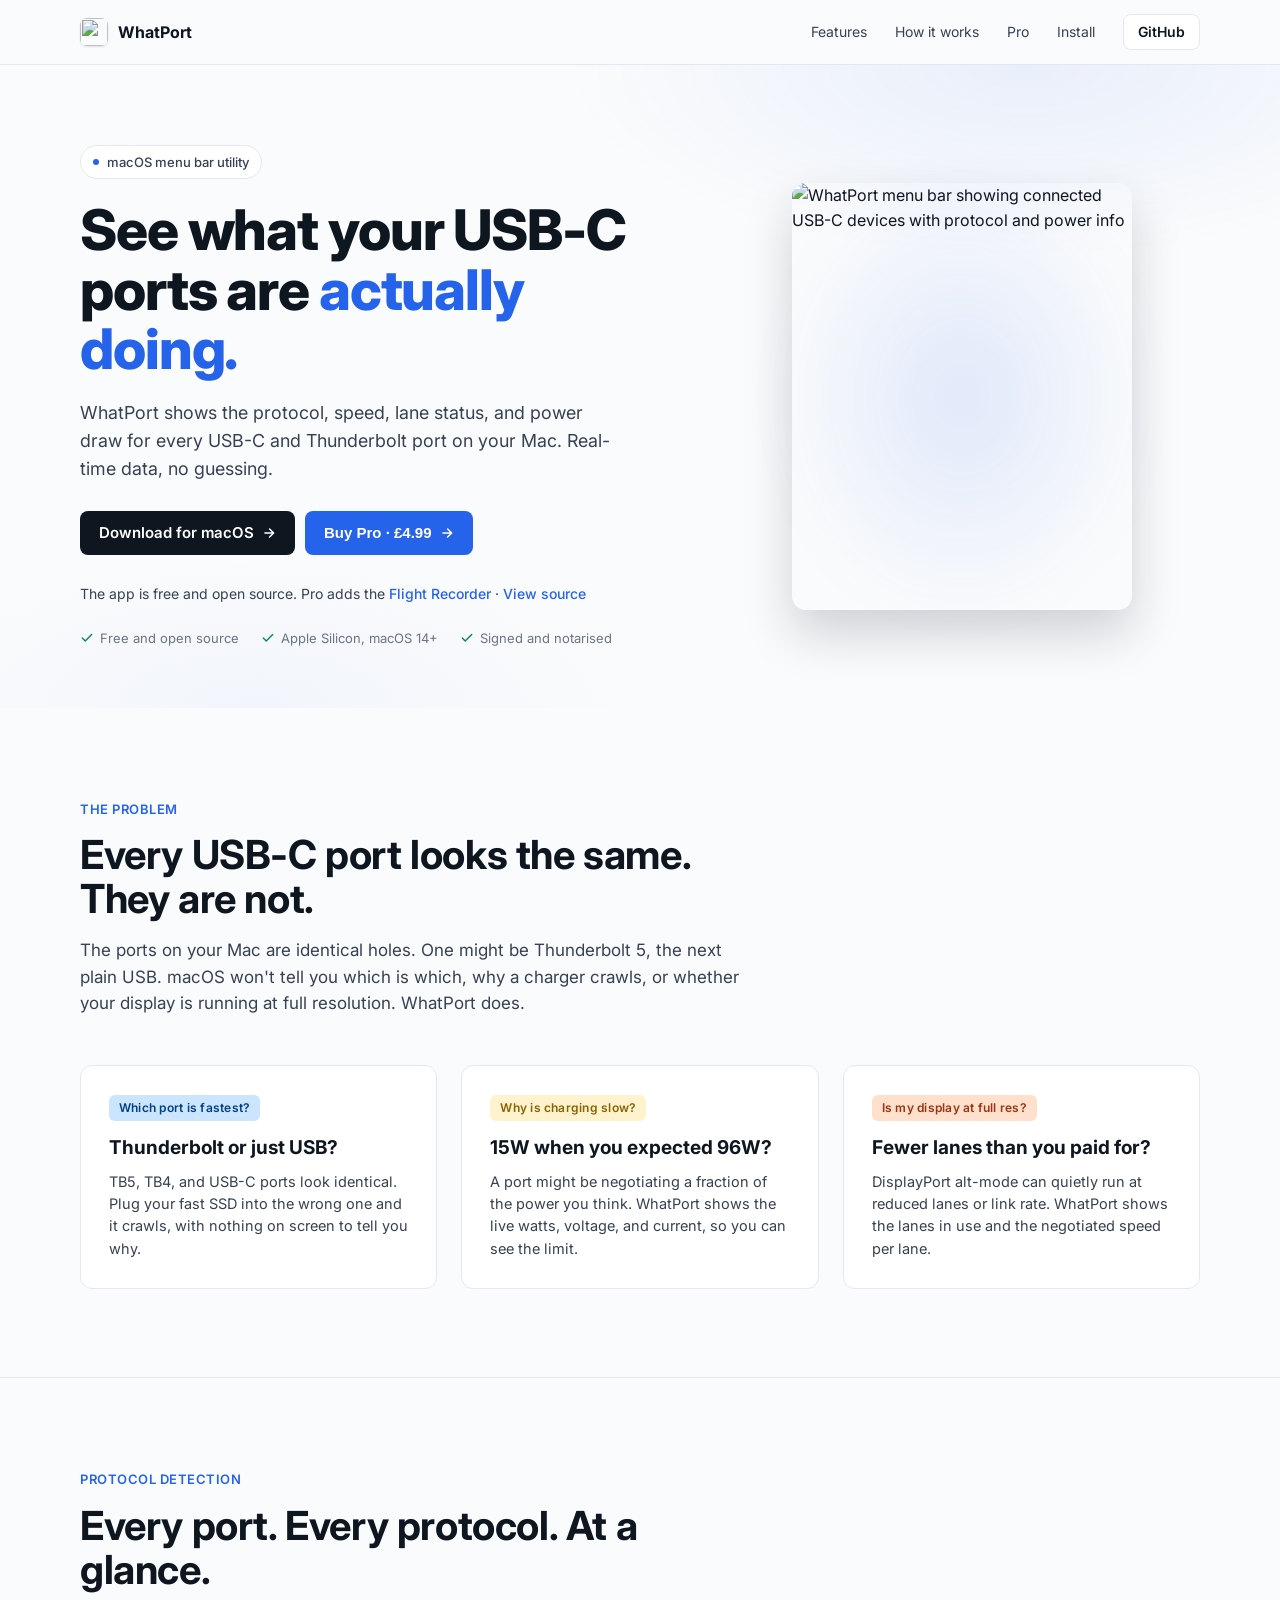
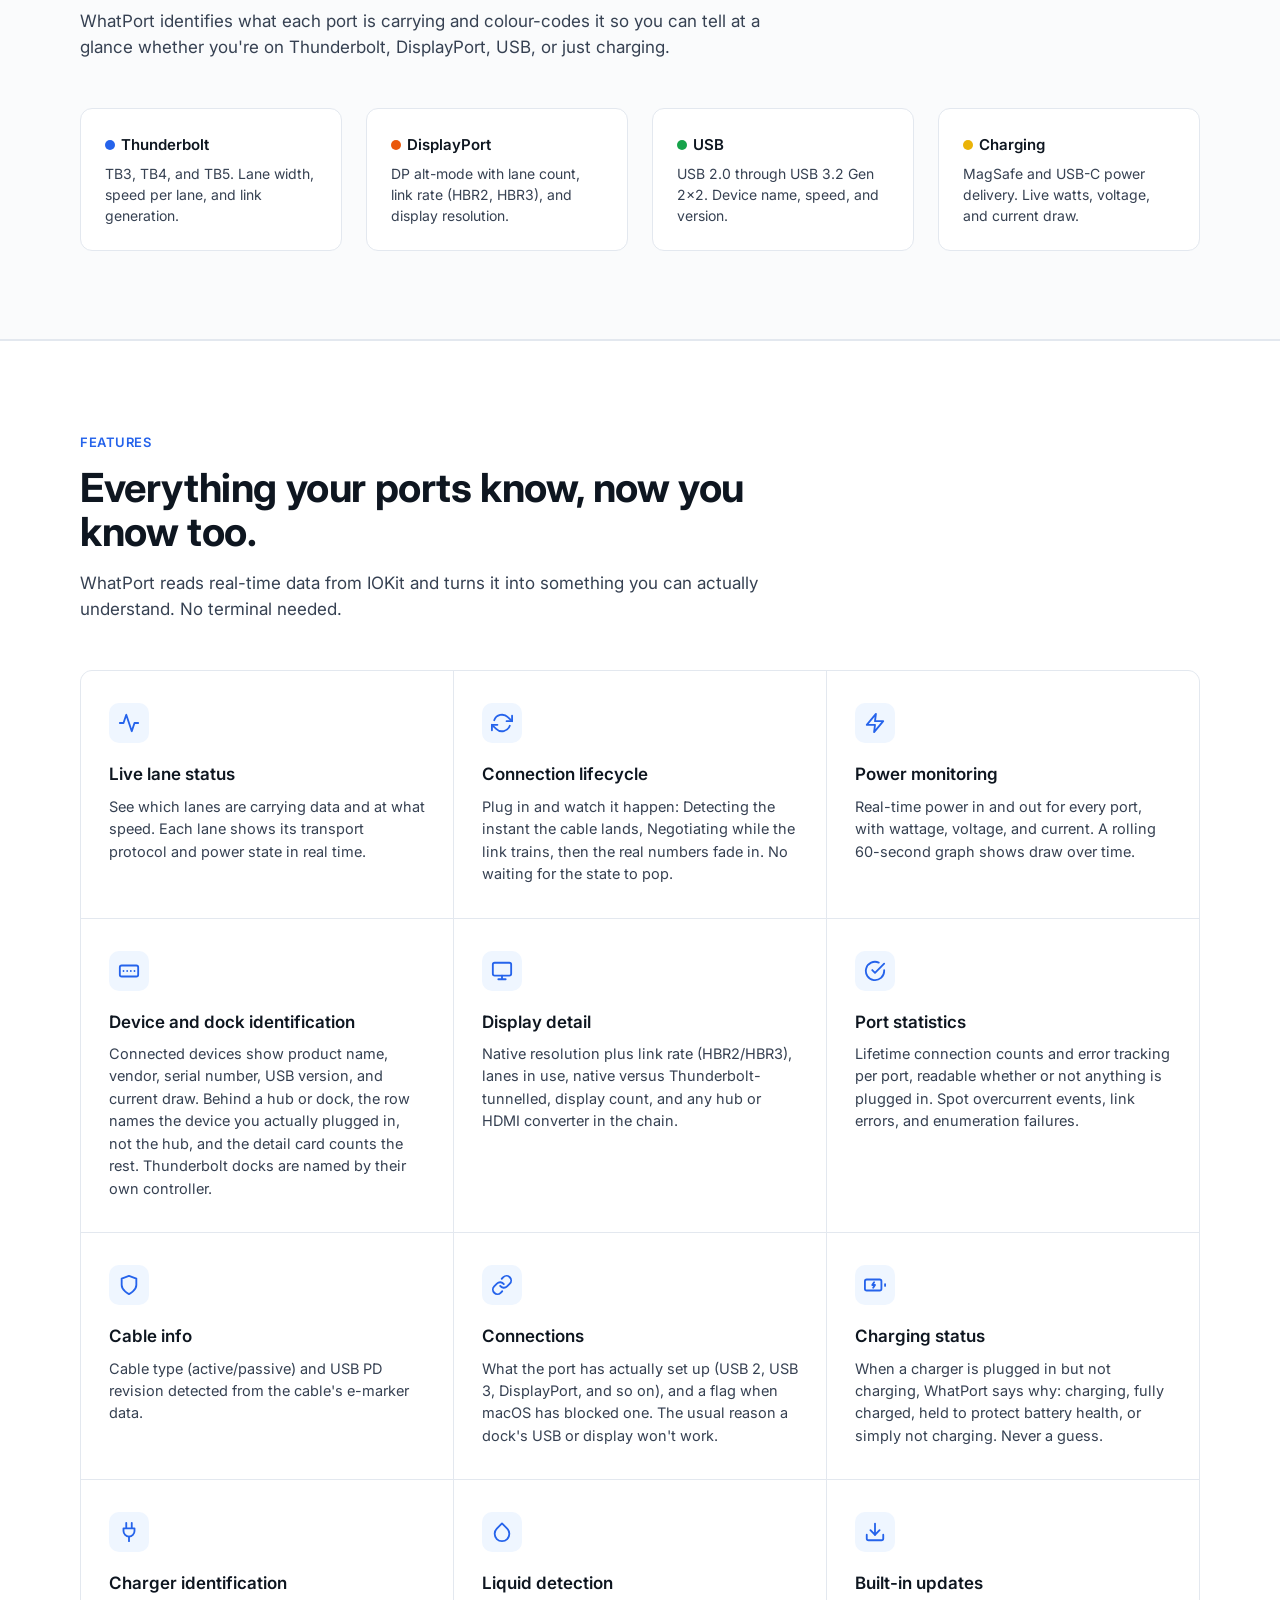
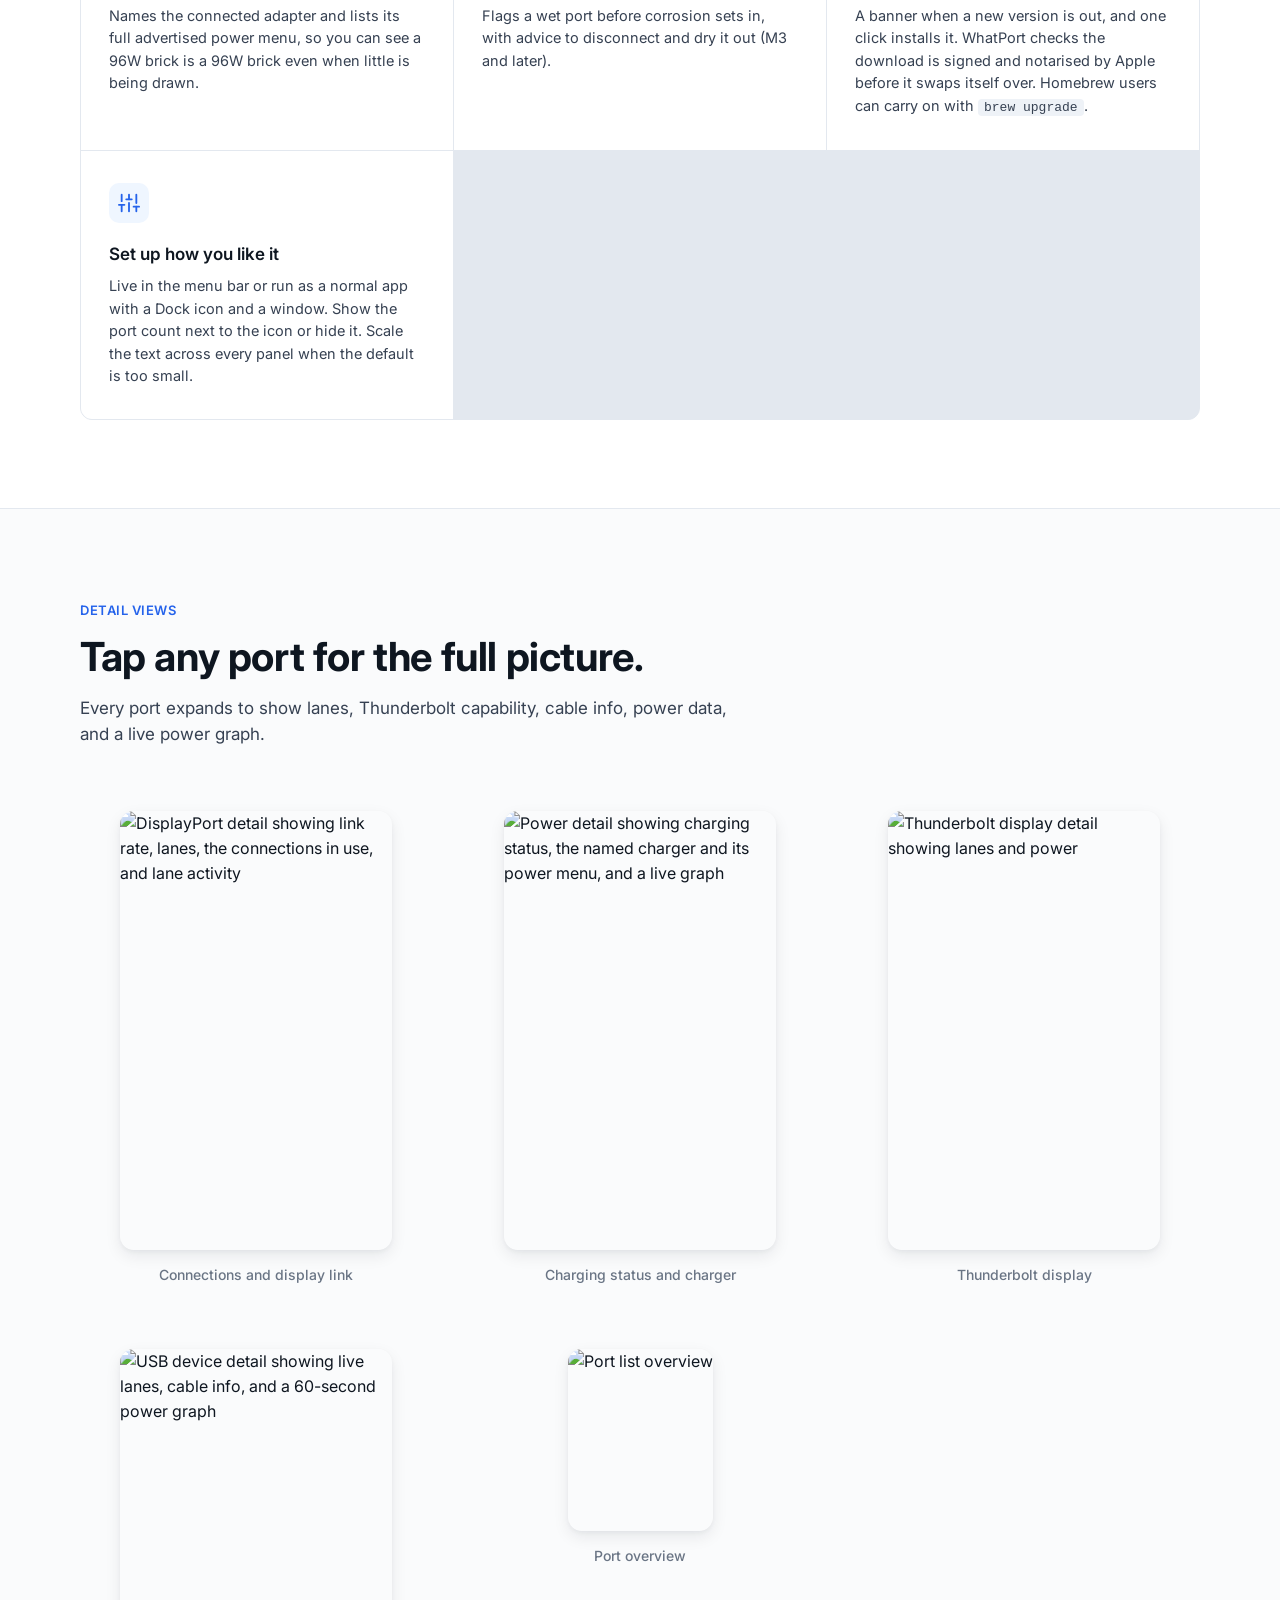
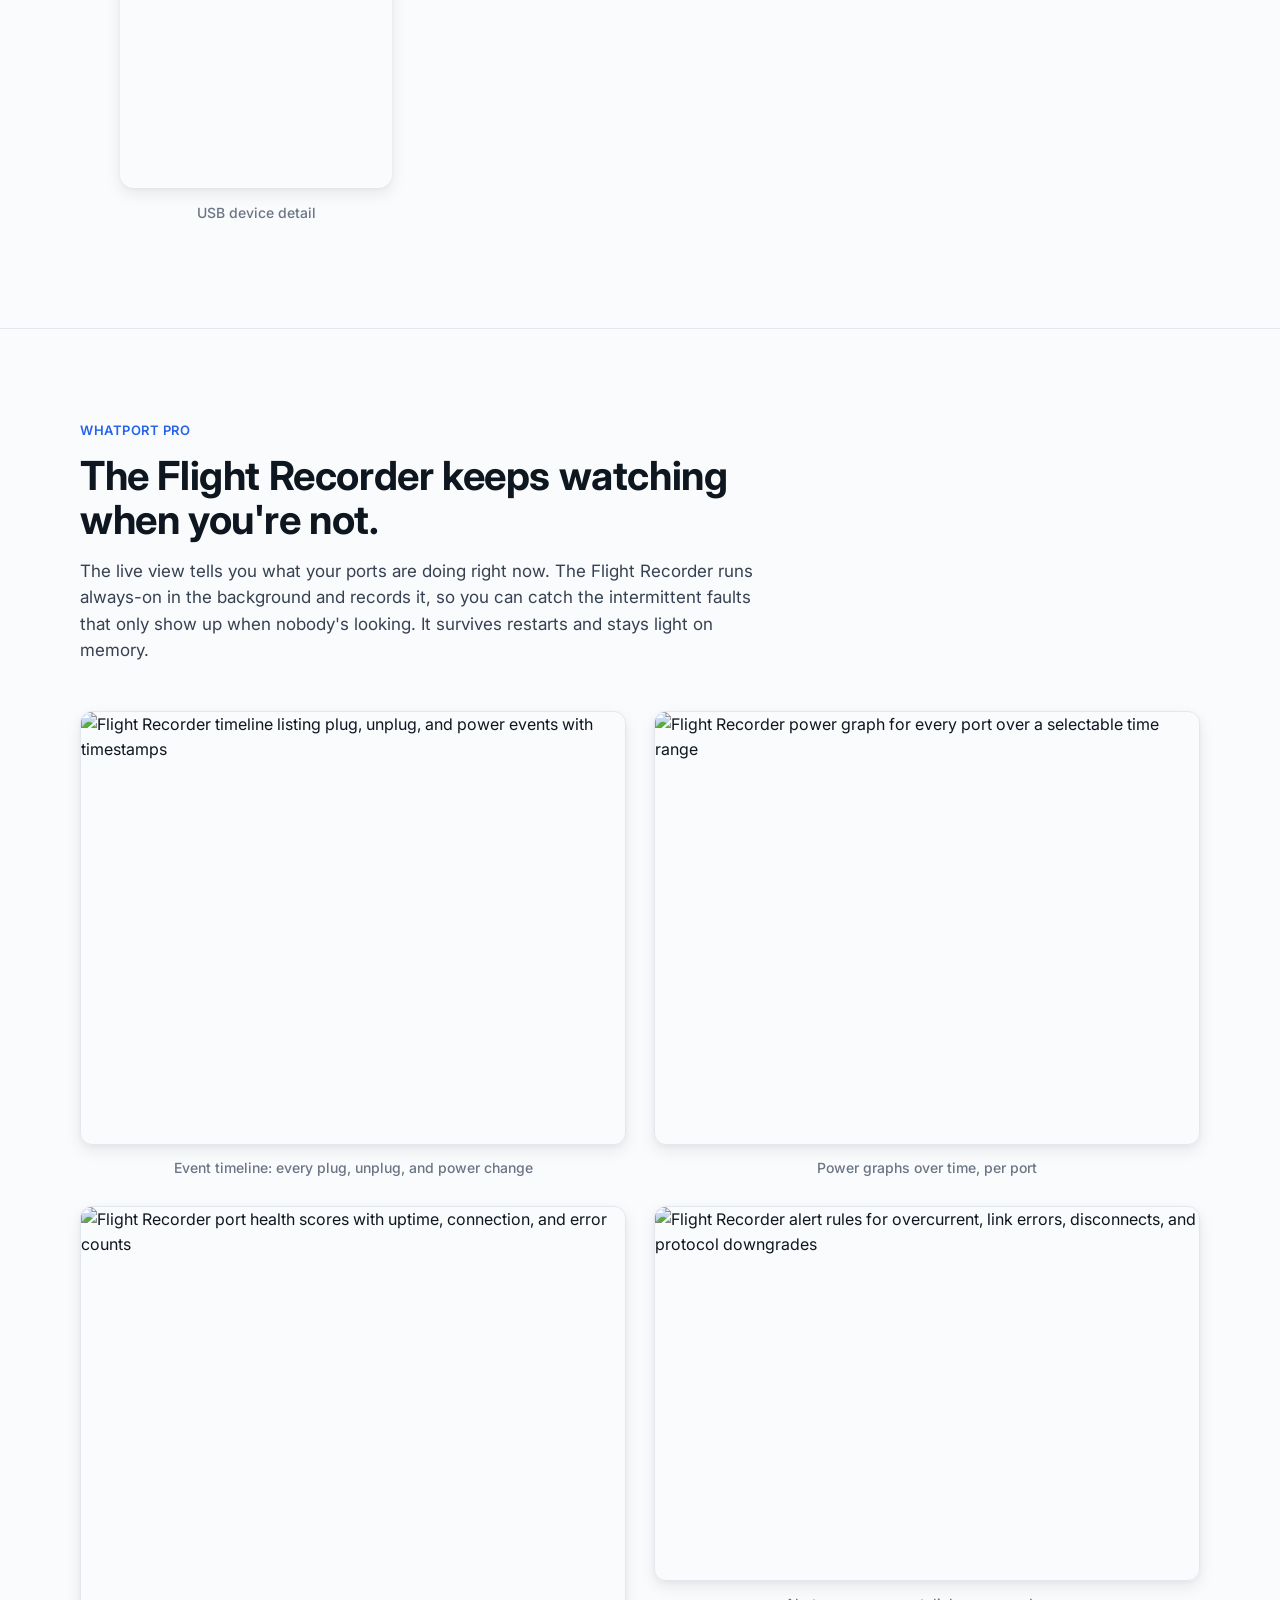
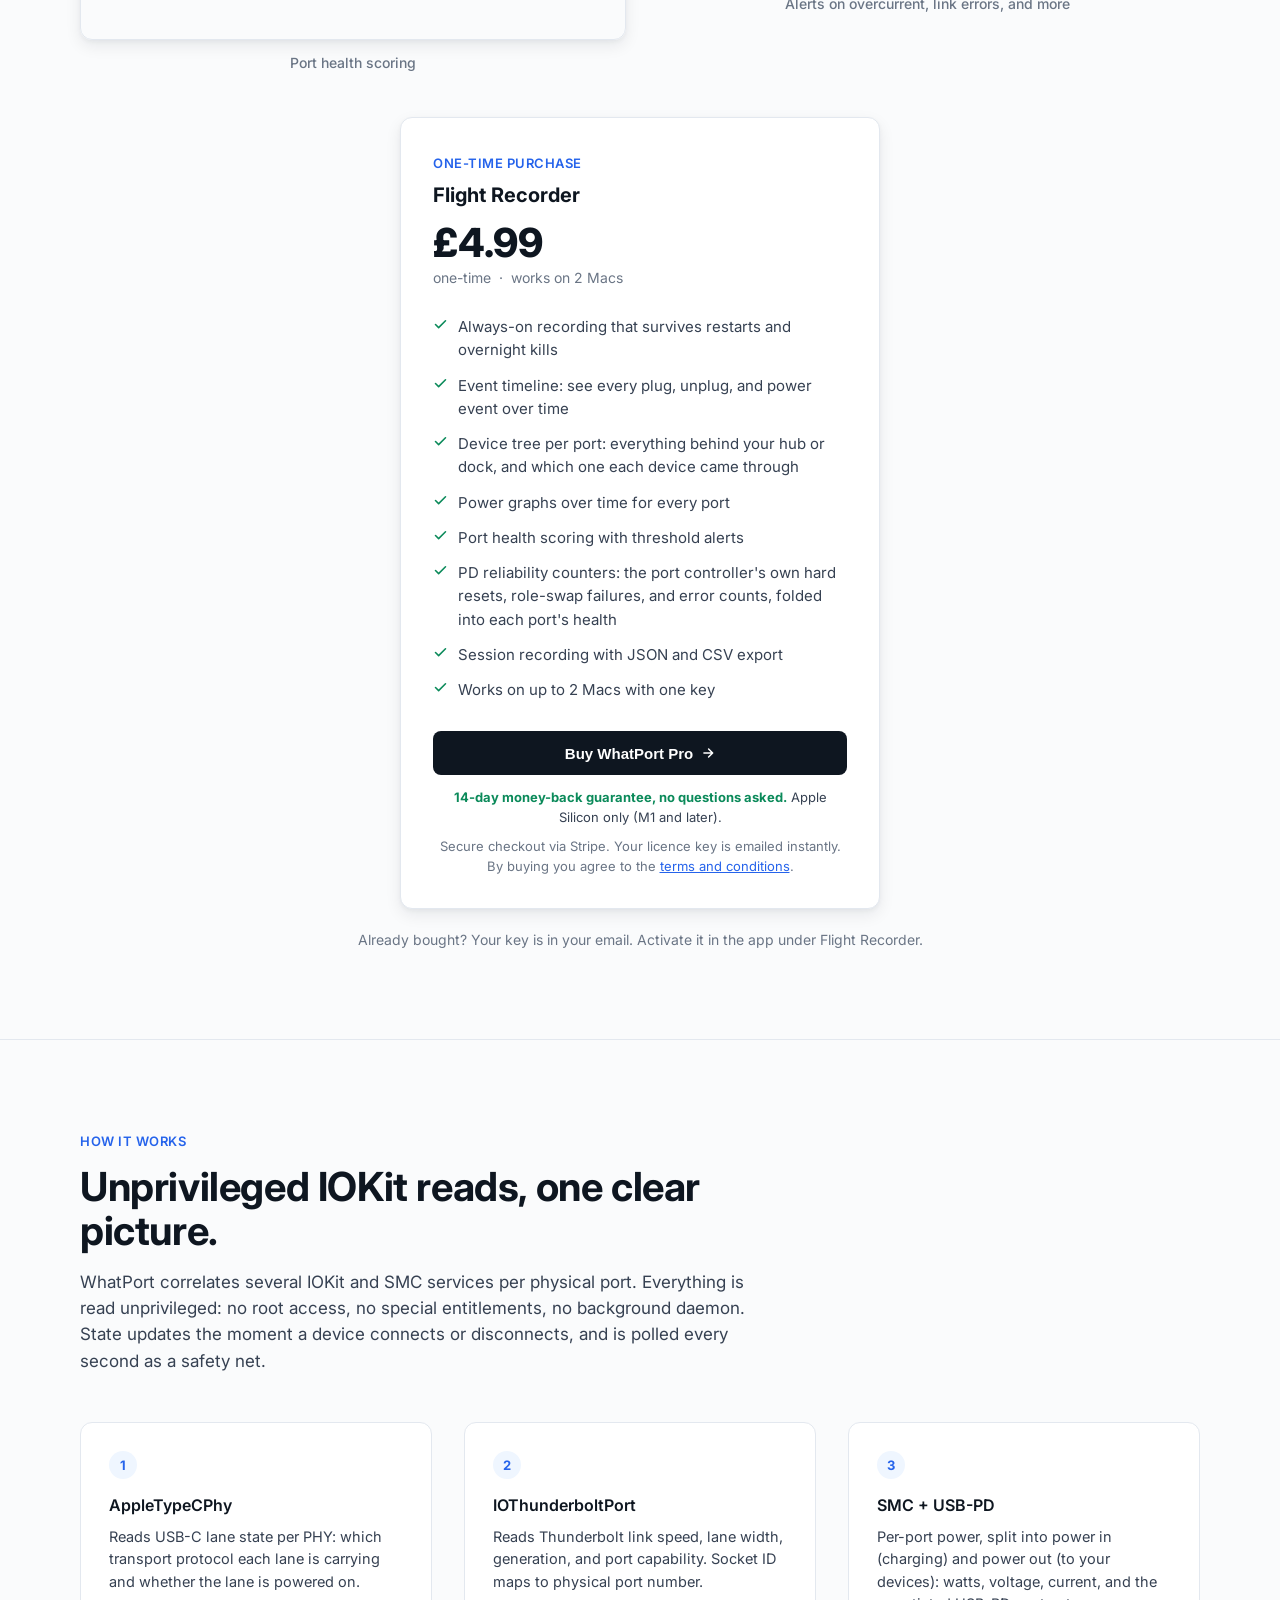
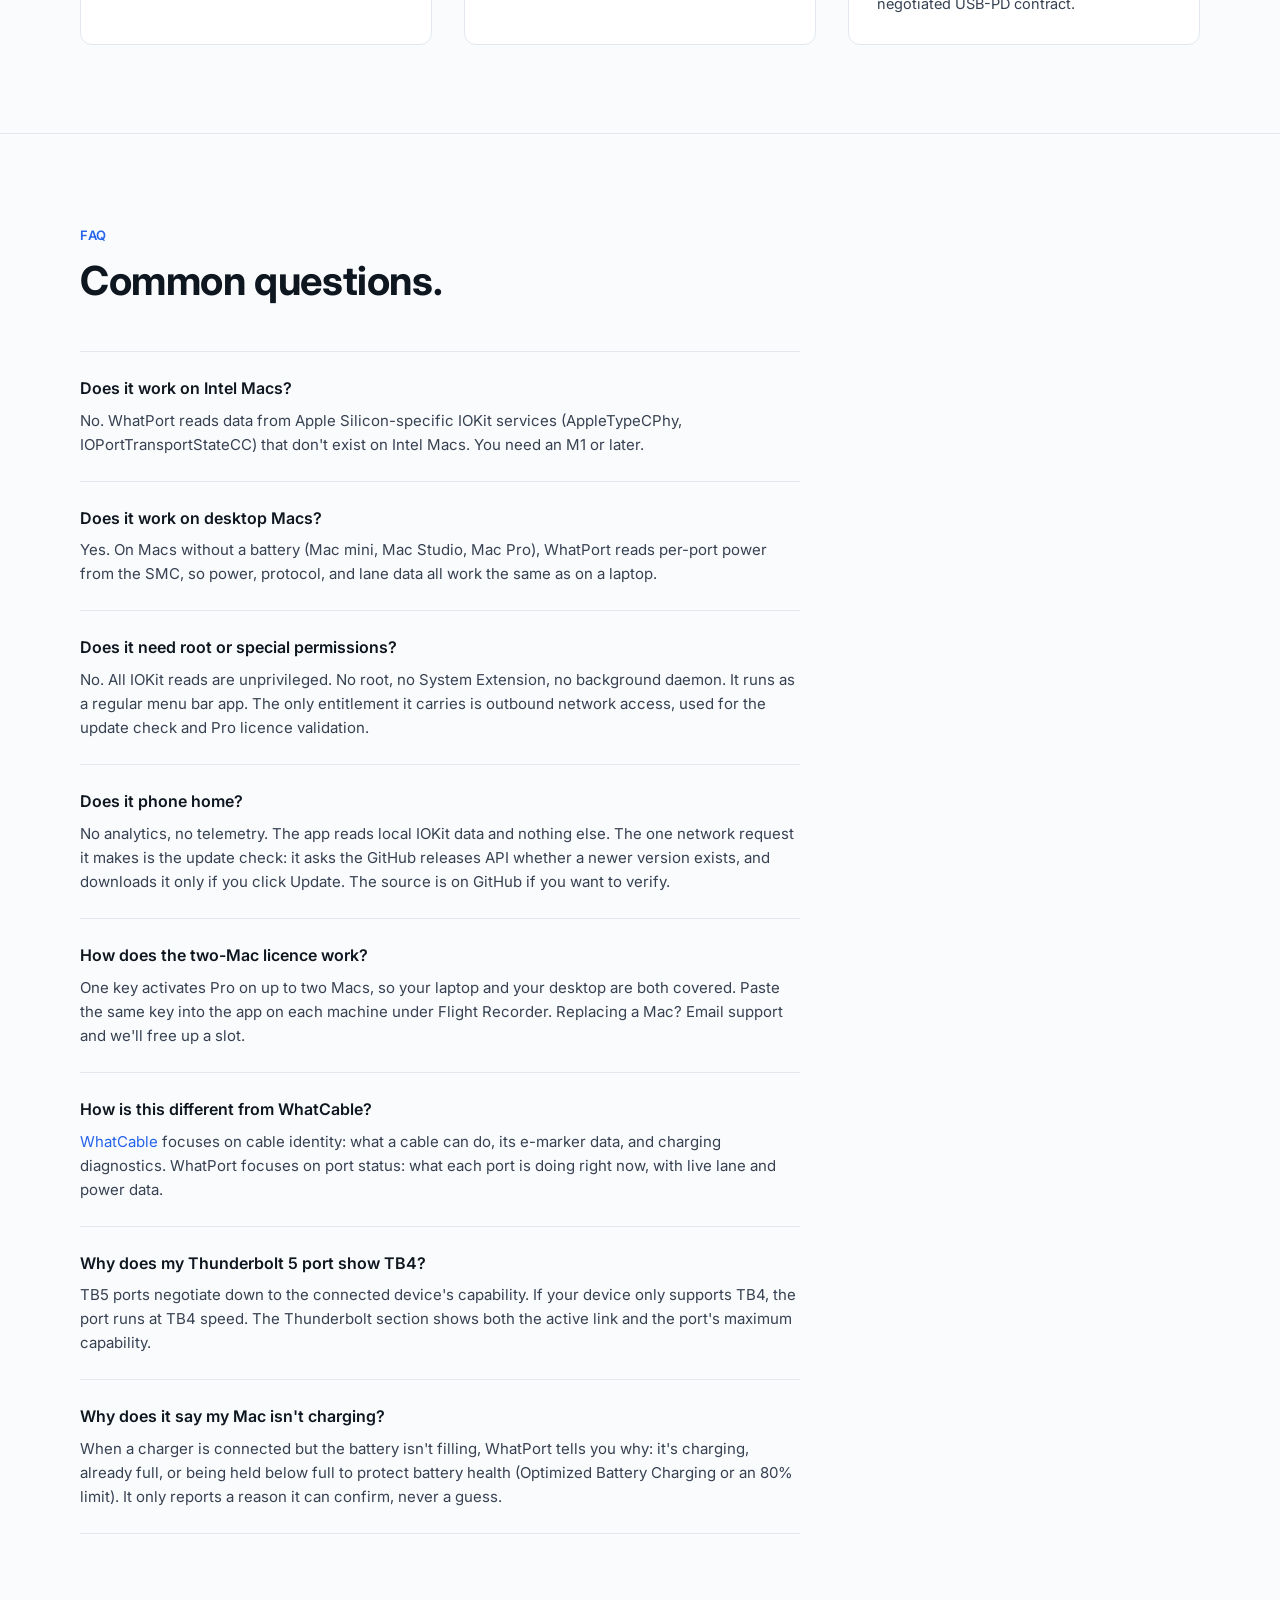
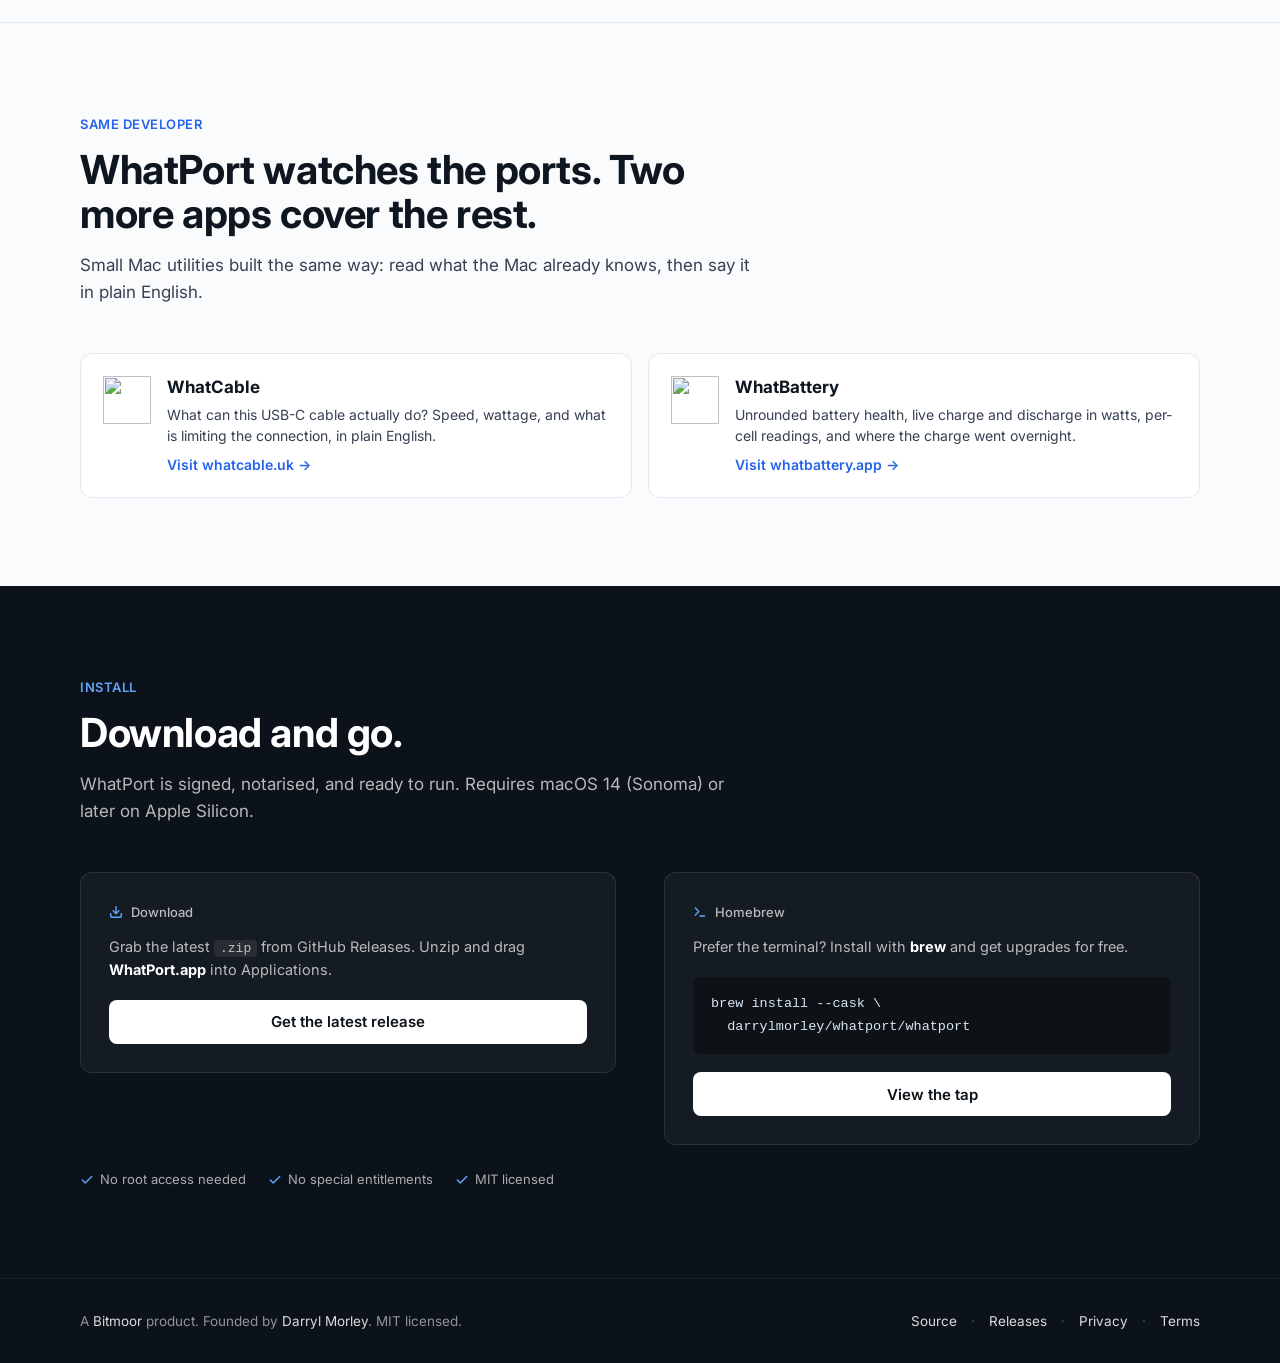
==== docs/index.html @ 9635fdc6 "Mirror from private (56f63e4)" ====
<!doctype html>
<html lang="en">
  <head>
    <meta charset="utf-8">
    <meta name="viewport" content="width=device-width, initial-scale=1">
    <meta name="theme-color" content="#2563eb">
    <title>WhatPort: Real-time USB-C port monitoring for Mac</title>
    <meta
      name="description"
      content="See what every USB-C port on your Mac is doing right now. Protocol, speed, lane status, and live power monitoring in a lightweight menu bar app. Free, open source, Apple Silicon."
    >
    <link rel="canonical" href="https://www.whatport.app/">
    <link rel="icon" href="icon.png" type="image/png">
    <link rel="apple-touch-icon" href="icon.png">

    <meta property="og:type" content="website">
    <meta property="og:site_name" content="WhatPort">
    <meta property="og:url" content="https://www.whatport.app/">
    <meta property="og:title" content="WhatPort: Real-time USB-C port monitoring for Mac">
    <meta property="og:description" content="See what every USB-C port on your Mac is doing. Protocol detection, live lane status, and power monitoring in a menu bar app.">
    <meta property="og:image" content="https://www.whatport.app/og-card.png">
    <meta property="og:image:width" content="1200">
    <meta property="og:image:height" content="630">
    <meta property="og:image:alt" content="WhatPort: see what your USB-C ports are actually doing, with the menu bar port list">

    <meta name="twitter:card" content="summary_large_image">
    <meta name="twitter:title" content="WhatPort: Real-time USB-C port monitoring for Mac">
    <meta name="twitter:description" content="See what every USB-C port on your Mac is doing. Protocol detection, live lane status, and power monitoring in a menu bar app.">
    <meta name="twitter:image" content="https://www.whatport.app/og-card.png">
    <meta name="twitter:image:alt" content="WhatPort: see what your USB-C ports are actually doing, with the menu bar port list">

    <script type="application/ld+json">
    {
      "@context": "https://schema.org",
      "@type": "SoftwareApplication",
      "name": "WhatPort",
      "operatingSystem": "macOS 14+",
      "applicationCategory": "UtilitiesApplication",
      "offers": [
        {
          "@type": "Offer",
          "name": "WhatPort",
          "price": "0",
          "priceCurrency": "GBP"
        },
        {
          "@type": "Offer",
          "name": "WhatPort Pro: Flight Recorder",
          "price": "4.99",
          "priceCurrency": "GBP",
          "url": "https://www.whatport.app/#pro"
        }
      ],
      "description": "Real-time USB-C port monitoring for Mac. See protocol, speed, lane status, and power for every port.",
      "url": "https://www.whatport.app",
      "downloadUrl": "https://github.com/darrylmorley/whatport/releases/latest/download/WhatPort.zip",
      "softwareVersion": "1.8.0",
      "author": {
        "@type": "Person",
        "name": "Darryl Morley",
        "url": "https://github.com/darrylmorley"
      },
      "license": "https://opensource.org/licenses/MIT"
    }
    </script>

    <script type="application/ld+json">
    {
      "@context": "https://schema.org",
      "@type": "FAQPage",
      "mainEntity": [
        {
          "@type": "Question",
          "name": "Does it work on Intel Macs?",
          "acceptedAnswer": {
            "@type": "Answer",
            "text": "No. WhatPort reads data from Apple Silicon-specific IOKit services (AppleTypeCPhy, IOPortTransportStateCC) that don't exist on Intel Macs. You need an M1 or later."
          }
        },
        {
          "@type": "Question",
          "name": "Does it work on desktop Macs?",
          "acceptedAnswer": {
            "@type": "Answer",
            "text": "Yes. On Macs without a battery (Mac mini, Mac Studio, Mac Pro), WhatPort reads per-port power from the SMC, so power, protocol, and lane data all work the same as on a laptop."
          }
        },
        {
          "@type": "Question",
          "name": "Does it need root or special permissions?",
          "acceptedAnswer": {
            "@type": "Answer",
            "text": "No. All IOKit reads are unprivileged. No root, no System Extension, no background daemon. It runs as a regular menu bar app. The only entitlement it carries is outbound network access, used for the update check and Pro licence validation."
          }
        },
        {
          "@type": "Question",
          "name": "Does it phone home?",
          "acceptedAnswer": {
            "@type": "Answer",
            "text": "No analytics, no telemetry. The app reads local IOKit data and nothing else. The one network request it makes is the update check: it asks the GitHub releases API whether a newer version exists, and downloads it only if you click Update. The source is on GitHub if you want to verify."
          }
        },
        {
          "@type": "Question",
          "name": "How does the two-Mac licence work?",
          "acceptedAnswer": {
            "@type": "Answer",
            "text": "One key activates Pro on up to two Macs, so your laptop and your desktop are both covered. Paste the same key into the app on each machine under Flight Recorder. Replacing a Mac? Email support and we'll free up a slot."
          }
        },
        {
          "@type": "Question",
          "name": "How is this different from WhatCable?",
          "acceptedAnswer": {
            "@type": "Answer",
            "text": "WhatCable focuses on cable identity: what a cable can do, its e-marker data, and charging diagnostics. WhatPort focuses on port status: what each port is doing right now, with live lane and power data."
          }
        },
        {
          "@type": "Question",
          "name": "Why does my Thunderbolt 5 port show TB4?",
          "acceptedAnswer": {
            "@type": "Answer",
            "text": "TB5 ports negotiate down to the connected device's capability. If your device only supports TB4, the port runs at TB4 speed. The Thunderbolt section shows both the active link and the port's maximum capability."
          }
        },
        {
          "@type": "Question",
          "name": "Why does it say my Mac isn't charging?",
          "acceptedAnswer": {
            "@type": "Answer",
            "text": "When a charger is connected but the battery isn't filling, WhatPort tells you why: it's charging, already full, or being held below full to protect battery health (Optimized Battery Charging or an 80% limit). It only reports a reason it can confirm, never a guess."
          }
        }
      ]
    }
    </script>

    <link rel="preconnect" href="https://fonts.googleapis.com">
    <link rel="preconnect" href="https://fonts.gstatic.com" crossorigin>
    <link href="https://fonts.googleapis.com/css2?family=Inter:wght@400;500;600;700;800&display=swap" rel="stylesheet">
    <style>
      :root {
        color-scheme: light;
        --ink: #0e1620;
        --ink-soft: #364152;
        --muted: #6a7585;
        --line: #e3e8ef;
        --line-soft: #eef2f7;
        --bg: #fafbfc;
        --panel: #ffffff;
        --accent: #2563eb;
        --accent-strong: #1d4ed8;
        --accent-soft: #eff6ff;
        --good: #0b8a5a;
        --shadow-sm: 0 1px 2px rgba(15, 23, 42, 0.04), 0 1px 3px rgba(15, 23, 42, 0.06);
        --shadow-md: 0 6px 16px rgba(15, 23, 42, 0.08), 0 2px 4px rgba(15, 23, 42, 0.04);
        --shadow-lg: 0 24px 50px rgba(15, 23, 42, 0.18);
      }

      * { box-sizing: border-box; }
      html { scroll-behavior: smooth; }

      body {
        margin: 0;
        background: var(--bg);
        color: var(--ink);
        font-family: Inter, ui-sans-serif, system-ui, -apple-system, BlinkMacSystemFont, "Segoe UI", sans-serif;
        font-size: 16px;
        line-height: 1.55;
        -webkit-font-smoothing: antialiased;
      }

      a { color: inherit; text-decoration: none; }
      img { display: block; max-width: 100%; }

      .wrap {
        width: min(1120px, calc(100% - 40px));
        margin: 0 auto;
      }

      h1, h2, h3, p { margin: 0; }

      /* Nav */
      .nav {
        position: sticky;
        top: 0;
        z-index: 10;
        background: rgba(250, 251, 252, 0.85);
        backdrop-filter: saturate(180%) blur(12px);
        border-bottom: 1px solid var(--line);
      }

      .nav-inner {
        height: 64px;
        display: flex;
        align-items: center;
        justify-content: space-between;
        gap: 24px;
      }

      .brand {
        display: inline-flex;
        align-items: center;
        gap: 10px;
        font-weight: 700;
        font-size: 16px;
        color: var(--ink);
      }

      .mark {
        width: 28px;
        height: 28px;
        display: block;
        border-radius: 7px;
        box-shadow: 0 1px 2px rgba(15, 23, 42, 0.12);
      }

      .nav-links {
        display: flex;
        align-items: center;
        gap: 28px;
        font-size: 14px;
        color: var(--ink-soft);
      }

      .nav-links a:hover { color: var(--ink); }

      /* Buttons */
      .button {
        min-height: 44px;
        display: inline-flex;
        align-items: center;
        justify-content: center;
        gap: 8px;
        padding: 10px 18px;
        border: 1px solid transparent;
        border-radius: 8px;
        font-weight: 600;
        font-size: 15px;
        line-height: 1;
        cursor: pointer;
        transition: transform 0.06s ease, background 0.15s ease, border-color 0.15s ease;
      }

      .button:active { transform: translateY(1px); }

      .button.primary {
        background: var(--ink);
        color: #fff;
      }
      .button.primary:hover { background: #1c2735; }

      .button.secondary {
        background: var(--panel);
        color: var(--ink);
        border-color: var(--line);
      }
      .button.secondary:hover { border-color: #c8d0db; }

      .button.buy {
        background: var(--accent);
        color: #fff;
      }
      .button.buy:hover { background: var(--accent-strong); }
      .button.buy:disabled { opacity: 0.65; cursor: default; }

      .button .arrow { transition: transform 0.15s ease; }
      .button:hover .arrow { transform: translateX(2px); }

      .nav .button { padding: 8px 14px; min-height: 36px; font-size: 14px; text-decoration: none; }
      .nav .button.secondary { background: var(--panel); color: var(--ink); border-color: var(--line); }

      /* Hero */
      .hero {
        padding: 80px 0 60px;
        position: relative;
        overflow: hidden;
      }

      .hero::before {
        content: "";
        position: absolute;
        inset: 0;
        background:
          radial-gradient(ellipse 60% 50% at 80% 0%, rgba(37, 99, 235, 0.08), transparent 60%),
          radial-gradient(ellipse 50% 40% at 20% 100%, rgba(37, 99, 235, 0.04), transparent 60%);
        pointer-events: none;
      }

      .hero-grid {
        display: grid;
        grid-template-columns: minmax(0, 1.1fr) minmax(0, 0.9fr);
        gap: 64px;
        align-items: center;
        position: relative;
      }

      .eyebrow {
        display: inline-flex;
        align-items: center;
        gap: 8px;
        margin-bottom: 22px;
        padding: 6px 12px;
        border: 1px solid var(--line);
        border-radius: 999px;
        background: var(--panel);
        color: var(--ink-soft);
        font-size: 13px;
        font-weight: 500;
      }

      .eyebrow .dot-accent {
        width: 6px;
        height: 6px;
        border-radius: 50%;
        background: var(--accent);
      }

      h1 {
        font-size: clamp(38px, 5.2vw, 56px);
        line-height: 1.06;
        letter-spacing: -0.02em;
        font-weight: 800;
        color: var(--ink);
        margin-bottom: 20px;
      }

      h1 .accent { color: var(--accent); }

      .hero p.lede {
        font-size: clamp(17px, 1.4vw, 19px);
        color: var(--ink-soft);
        max-width: 540px;
        margin-bottom: 28px;
      }

      .actions {
        display: flex;
        flex-wrap: wrap;
        gap: 10px;
        margin-bottom: 28px;
      }

      .meta-row {
        display: flex;
        flex-wrap: wrap;
        gap: 18px 22px;
        color: var(--muted);
        font-size: 13px;
      }

      .meta-row span {
        display: inline-flex;
        align-items: center;
        gap: 6px;
      }

      .meta-row svg { color: var(--good); }

      .hero-shot {
        position: relative;
        justify-self: center;
      }

      .hero-shot::after {
        content: "";
        position: absolute;
        inset: -40px;
        z-index: -1;
        background: radial-gradient(ellipse at center, rgba(37, 99, 235, 0.12), transparent 65%);
        filter: blur(20px);
      }

      .hero-shot img {
        width: 100%;
        height: auto;
        max-width: 340px;
        border-radius: 14px;
        box-shadow: var(--shadow-lg);
      }

      /* Sections */
      section { padding: 88px 0; }

      .section-head {
        max-width: 680px;
        margin-bottom: 48px;
      }

      .section-tag {
        display: inline-block;
        margin-bottom: 14px;
        color: var(--accent);
        font-size: 13px;
        font-weight: 600;
        letter-spacing: 0.04em;
        text-transform: uppercase;
      }

      h2 {
        font-size: clamp(28px, 3.6vw, 40px);
        line-height: 1.1;
        letter-spacing: -0.01em;
        font-weight: 700;
        margin-bottom: 16px;
      }

      .section-head p {
        color: var(--ink-soft);
        font-size: 17px;
      }

      /* Protocol cards */
      .protocol { border-bottom: 1px solid var(--line); }

      .protocol-grid {
        display: grid;
        grid-template-columns: repeat(4, minmax(0, 1fr));
        gap: 24px;
      }

      .protocol-card {
        padding: 24px;
        border-radius: 12px;
        border: 1px solid var(--line);
        background: var(--panel);
      }

      .protocol-dot {
        width: 10px;
        height: 10px;
        border-radius: 50%;
        display: inline-block;
        margin-right: 6px;
      }

      .protocol-card .proto-name {
        font-size: 15px;
        font-weight: 600;
        margin-bottom: 6px;
        display: flex;
        align-items: center;
      }

      .protocol-card p {
        color: var(--ink-soft);
        font-size: 14px;
        line-height: 1.5;
      }

      /* Features */
      .features { background: var(--panel); border-top: 1px solid var(--line); border-bottom: 1px solid var(--line); }

      .feature-grid {
        display: grid;
        grid-template-columns: repeat(3, minmax(0, 1fr));
        gap: 1px;
        background: var(--line);
        border: 1px solid var(--line);
        border-radius: 12px;
        overflow: hidden;
      }

      .feature {
        padding: 32px 28px;
        background: var(--panel);
      }

      .feature .icon {
        width: 40px;
        height: 40px;
        display: grid;
        place-items: center;
        margin-bottom: 18px;
        border-radius: 10px;
        background: var(--accent-soft);
        color: var(--accent);
      }

      .feature h3 {
        font-size: 17px;
        font-weight: 600;
        margin-bottom: 8px;
      }

      .feature p {
        color: var(--ink-soft);
        font-size: 14.5px;
        line-height: 1.55;
      }

      /* Screenshots */
      .screenshots { border-bottom: 1px solid var(--line); }

      .screenshot-grid {
        display: grid;
        grid-template-columns: repeat(3, minmax(0, 1fr));
        gap: 32px;
        justify-items: center;
      }

      .screenshot-grid img {
        width: 100%;
        height: auto;
        max-width: 300px;
        border-radius: 14px;
        box-shadow: var(--shadow-md);
      }

      .screenshot-grid figcaption {
        text-align: center;
        margin-top: 14px;
        font-size: 14px;
        color: var(--muted);
        font-weight: 500;
      }

      /* How it works */
      .how-grid {
        display: grid;
        grid-template-columns: repeat(3, minmax(0, 1fr));
        gap: 32px;
      }

      .how-card {
        padding: 28px;
        border-radius: 12px;
        border: 1px solid var(--line);
        background: var(--panel);
      }

      .how-card .step {
        display: inline-flex;
        align-items: center;
        justify-content: center;
        width: 28px;
        height: 28px;
        border-radius: 50%;
        background: var(--accent-soft);
        color: var(--accent);
        font-size: 13px;
        font-weight: 700;
        margin-bottom: 14px;
      }

      .how-card h3 {
        font-size: 16px;
        font-weight: 600;
        margin-bottom: 8px;
      }

      .how-card p {
        color: var(--ink-soft);
        font-size: 14.5px;
        line-height: 1.55;
      }

      .how-card code,
      .feature code {
        padding: 1px 6px;
        border-radius: 4px;
        background: var(--line-soft);
        font-size: 13px;
      }

      /* FAQ */
      .faq { border-top: 1px solid var(--line); }

      .faq-list { max-width: 720px; }

      .faq-item {
        padding: 24px 0;
        border-bottom: 1px solid var(--line);
      }

      .faq-item:first-child { border-top: 1px solid var(--line); }

      .faq-item h3 {
        font-size: 16px;
        font-weight: 600;
        margin-bottom: 8px;
      }

      .faq-item p {
        color: var(--ink-soft);
        font-size: 15px;
        line-height: 1.6;
      }

      /* Sibling apps */
      .family { border-top: 1px solid var(--line); }
      .family-apps { display: grid; grid-template-columns: 1fr 1fr; gap: 16px; }
      .family-app {
        display: flex; gap: 16px; align-items: flex-start;
        padding: 20px 22px; border: 1px solid var(--line);
        border-radius: 12px; text-decoration: none; color: inherit;
        background: var(--panel);
        transition: border-color .15s ease, transform .15s ease;
      }
      .family-app:hover { border-color: var(--accent); transform: translateY(-2px); }
      .family-app .family-icon { width: 48px; height: 48px; flex-shrink: 0; margin-top: 2px; }
      .family-app h3 { font-size: 17px; font-weight: 700; margin-bottom: 4px; }
      .family-app p { color: var(--ink-soft); font-size: 14px; line-height: 1.5; margin-bottom: 6px; }
      .family-app .family-go { color: var(--accent); font-weight: 600; font-size: 14px; }

      /* Install */
      .install { background: #0c1219; color: #fff; }
      .install .section-tag { color: #60a5fa; }
      .install h2 { color: #fff; }
      .install .section-head p { color: rgba(255, 255, 255, 0.7); }

      .install-grid {
        display: grid;
        grid-template-columns: minmax(0, 1fr) minmax(0, 1fr);
        gap: 48px;
        align-items: start;
      }

      .install-card {
        padding: 28px;
        border-radius: 12px;
        background: rgba(255, 255, 255, 0.04);
        border: 1px solid rgba(255, 255, 255, 0.1);
      }

      .install-card-label {
        display: inline-flex;
        align-items: center;
        gap: 8px;
        margin-bottom: 14px;
        font-size: 13px;
        color: rgba(255, 255, 255, 0.7);
        font-weight: 500;
      }

      .install-card-label svg { color: #60a5fa; }

      .install-card p {
        color: rgba(255, 255, 255, 0.7);
        font-size: 14.5px;
        margin-bottom: 18px;
        line-height: 1.55;
      }

      .install-card pre {
        margin: 0 0 18px;
        padding: 16px 18px;
        background: rgba(0, 0, 0, 0.35);
        border-radius: 8px;
        font-family: ui-monospace, "SF Mono", Menlo, monospace;
        font-size: 13.5px;
        color: #d7e7f5;
        overflow-x: auto;
        line-height: 1.7;
      }

      .install-card .button.primary {
        background: #fff;
        color: #0c1219;
        width: 100%;
      }
      .install-card .button.primary:hover { background: #e8eef5; }

      .install .meta-row { color: rgba(255, 255, 255, 0.65); margin-top: 24px; }
      .install .meta-row svg { color: #60a5fa; }

      /* Footer */
      footer {
        padding: 32px 0;
        background: #0c1219;
        color: rgba(255, 255, 255, 0.55);
        font-size: 13.5px;
        border-top: 1px solid rgba(255, 255, 255, 0.06);
      }

      footer .wrap {
        display: flex;
        align-items: center;
        justify-content: space-between;
        gap: 16px;
      }

      footer a { color: rgba(255, 255, 255, 0.85); }
      footer a:hover { color: #fff; }
      footer .footer-links { display: flex; flex-wrap: wrap; gap: 6px 14px; }
      footer .footer-links .sep { color: rgba(255, 255, 255, 0.3); }

      /* Responsive */
      @media (max-width: 900px) {
        .hero { padding: 56px 0 32px; }
        .hero-grid { grid-template-columns: 1fr; gap: 40px; }
        .hero-shot { order: -1; }
        .hero-shot img { max-width: 280px; margin: 0 auto; }
        section { padding: 64px 0; }
        .feature-grid { grid-template-columns: repeat(2, minmax(0, 1fr)); }
        .protocol-grid { grid-template-columns: repeat(2, minmax(0, 1fr)); }
        .how-grid { grid-template-columns: 1fr; }
        .install-grid { grid-template-columns: 1fr; gap: 32px; }
        .family-apps { grid-template-columns: 1fr; }
        .screenshot-grid { grid-template-columns: repeat(2, minmax(0, 1fr)); gap: 24px; }
        .problem-grid { grid-template-columns: 1fr; }
      }

      @media (max-width: 560px) {
        .nav-links a:not(.button) { display: none; }
        .nav-links { gap: 12px; }
        .nav .button { padding: 8px 12px; font-size: 13px; }
        .feature-grid { grid-template-columns: 1fr; }
        .protocol-grid { grid-template-columns: 1fr; }
        .screenshot-grid { grid-template-columns: 1fr; }
        .screenshot-grid img { max-width: 260px; }
        .fr-grid { grid-template-columns: 1fr; }
        .problem-card { padding: 20px; }
        .actions { width: 100%; flex-direction: column; }
        .actions .button { width: 100%; }
        .hero-shot img { max-width: 100%; }
        h1 { font-size: 32px; }
        h2 { font-size: 24px; }
        .section-head { margin-bottom: 32px; }
        section { padding: 48px 0; }
        footer .wrap { flex-direction: column; align-items: flex-start; }
      }

      /* Pro section */
      .pro { border-bottom: 1px solid var(--line); }

      .pro-card-wrap {
        display: flex;
        flex-direction: column;
        align-items: center;
      }

      .pricing-card {
        width: 100%;
        max-width: 480px;
        background: var(--panel);
        border: 1px solid var(--line);
        border-radius: 12px;
        box-shadow: var(--shadow-md);
        padding: 32px;
      }

      .pricing-card .card-label {
        display: inline-block;
        color: var(--accent);
        font-size: 13px;
        font-weight: 600;
        letter-spacing: 0.04em;
        text-transform: uppercase;
        margin-bottom: 6px;
      }

      .pricing-card .card-title {
        font-size: 20px;
        font-weight: 700;
        color: var(--ink);
        margin-bottom: 12px;
      }

      .pricing-card .price {
        font-size: 40px;
        font-weight: 800;
        color: var(--ink);
        line-height: 1;
      }

      .pricing-card .price-period {
        display: block;
        color: var(--muted);
        font-size: 14px;
        margin-top: 4px;
        margin-bottom: 20px;
      }

      .pro-checklist {
        list-style: none;
        padding: 0;
        margin: 0 0 24px;
      }

      .pro-checklist li {
        display: flex;
        align-items: flex-start;
        gap: 10px;
        font-size: 15px;
        color: var(--ink-soft);
        padding: 6px 0;
      }

      .pro-checklist li svg {
        flex-shrink: 0;
        margin-top: 2px;
        color: var(--good);
      }

      .buy-reassure {
        color: var(--ink-soft);
        font-size: 13px;
        text-align: center;
        margin-top: 12px;
        margin-bottom: 0;
      }
      .buy-reassure strong { color: var(--good); }

      .buy-stripe-note a { color: var(--accent); text-decoration: underline; }

      .buy-stripe-note {
        color: var(--muted);
        font-size: 13px;
        text-align: center;
        margin-top: 8px;
        margin-bottom: 0;
      }

      .buy-error {
        color: #dc2626;
        font-size: 14px;
        margin-top: 10px;
        text-align: center;
      }

      .pro-existing {
        color: var(--muted);
        font-size: 14px;
        text-align: center;
        margin-top: 20px;
      }

      /* Problem */
      .problem { border-bottom: 1px solid var(--line); }

      .problem-grid {
        display: grid;
        grid-template-columns: repeat(3, minmax(0, 1fr));
        gap: 24px;
      }

      .problem-card {
        padding: 28px;
        border-radius: 12px;
        border: 1px solid var(--line);
        background: var(--panel);
      }

      .problem-card .label {
        display: inline-block;
        margin-bottom: 12px;
        padding: 4px 10px;
        border-radius: 6px;
        font-size: 12px;
        font-weight: 600;
        letter-spacing: 0.02em;
      }

      .problem-card .label.speed { background: #cce5ff; color: #004085; }
      .problem-card .label.power { background: #fef3cd; color: #856404; }
      .problem-card .label.display { background: #ffe0cc; color: #9a3412; }

      .problem-card .ask { font-size: 19px; font-weight: 700; margin-bottom: 8px; }
      .problem-card p { color: var(--ink-soft); font-size: 14.5px; line-height: 1.55; }

      /* Flight Recorder showcase */
      .fr-grid {
        display: grid;
        grid-template-columns: repeat(2, minmax(0, 1fr));
        gap: 28px;
        margin-bottom: 44px;
      }

      .fr-grid figure { margin: 0; }

      .fr-grid img {
        width: 100%;
        height: auto;
        border-radius: 12px;
        border: 1px solid var(--line);
        box-shadow: var(--shadow-md);
      }

      .fr-grid figcaption {
        margin-top: 12px;
        font-size: 14px;
        color: var(--muted);
        font-weight: 500;
        text-align: center;
      }

      .hero-pro-line {
        font-size: 14px;
        color: var(--ink-soft);
        margin-bottom: 24px;
      }
      .hero-pro-line a { color: var(--accent); font-weight: 500; }
    </style>
  </head>
  <body>
    <nav class="nav" aria-label="Primary">
      <div class="wrap nav-inner">
        <a class="brand" href="/">
          <img class="mark" src="icon.png" alt="" aria-hidden="true" width="28" height="28">
          <span>WhatPort</span>
        </a>
        <div class="nav-links">
          <a href="#features">Features</a>
          <a href="#how">How it works</a>
          <a href="#pro">Pro</a>
          <a href="#install">Install</a>
          <a class="button secondary" href="https://github.com/darrylmorley/whatport">GitHub</a>
        </div>
      </div>
    </nav>

    <header class="hero">
      <div class="wrap hero-grid">
        <div class="hero-copy">
          <span class="eyebrow">
            <span class="dot-accent" aria-hidden="true"></span>
            macOS menu bar utility
          </span>
          <h1>See what your USB-C ports are <span class="accent">actually doing.</span></h1>
          <p class="lede">
            WhatPort shows the protocol, speed, lane status, and power draw
            for every USB-C and Thunderbolt port on your Mac. Real-time data,
            no guessing.
          </p>
          <div class="actions">
            <a class="button primary" href="https://github.com/darrylmorley/whatport/releases/latest/download/WhatPort.zip">
              Download for macOS
              <svg class="arrow" width="14" height="14" viewBox="0 0 24 24" fill="none" stroke="currentColor" stroke-width="2.5" stroke-linecap="round" stroke-linejoin="round" aria-hidden="true"><path d="M5 12h14M13 5l7 7-7 7"/></svg>
            </a>
            <button class="button buy" id="buy-pro-hero" type="button">
              Buy Pro &middot; £4.99
              <svg class="arrow" width="14" height="14" viewBox="0 0 24 24" fill="none" stroke="currentColor" stroke-width="2.5" stroke-linecap="round" stroke-linejoin="round" aria-hidden="true"><path d="M5 12h14M13 5l7 7-7 7"/></svg>
            </button>
          </div>
          <p class="hero-pro-line">
            The app is free and open source. Pro adds the <a href="#pro">Flight Recorder</a> &middot; <a href="https://github.com/darrylmorley/whatport">View source</a>
          </p>
          <div class="meta-row">
            <span>
              <svg width="14" height="14" viewBox="0 0 24 24" fill="none" stroke="currentColor" stroke-width="2.5" stroke-linecap="round" stroke-linejoin="round" aria-hidden="true"><path d="M20 6L9 17l-5-5"/></svg>
              Free and open source
            </span>
            <span>
              <svg width="14" height="14" viewBox="0 0 24 24" fill="none" stroke="currentColor" stroke-width="2.5" stroke-linecap="round" stroke-linejoin="round" aria-hidden="true"><path d="M20 6L9 17l-5-5"/></svg>
              Apple Silicon, macOS 14+
            </span>
            <span>
              <svg width="14" height="14" viewBox="0 0 24 24" fill="none" stroke="currentColor" stroke-width="2.5" stroke-linecap="round" stroke-linejoin="round" aria-hidden="true"><path d="M20 6L9 17l-5-5"/></svg>
              Signed and notarised
            </span>
          </div>
        </div>
        <div class="hero-shot">
          <img src="screenshot-list.webp" alt="WhatPort menu bar showing connected USB-C devices with protocol and power info" width="392" height="492">
        </div>
      </div>
    </header>

    <section class="problem">
      <div class="wrap">
        <div class="section-head">
          <span class="section-tag">The problem</span>
          <h2>Every USB-C port looks the same. They are not.</h2>
          <p>The ports on your Mac are identical holes. One might be Thunderbolt 5, the next plain USB. macOS won't tell you which is which, why a charger crawls, or whether your display is running at full resolution. WhatPort does.</p>
        </div>
        <div class="problem-grid">
          <div class="problem-card">
            <span class="label speed">Which port is fastest?</span>
            <div class="ask">Thunderbolt or just USB?</div>
            <p>TB5, TB4, and USB-C ports look identical. Plug your fast SSD into the wrong one and it crawls, with nothing on screen to tell you why.</p>
          </div>
          <div class="problem-card">
            <span class="label power">Why is charging slow?</span>
            <div class="ask">15W when you expected 96W?</div>
            <p>A port might be negotiating a fraction of the power you think. WhatPort shows the live watts, voltage, and current, so you can see the limit.</p>
          </div>
          <div class="problem-card">
            <span class="label display">Is my display at full res?</span>
            <div class="ask">Fewer lanes than you paid for?</div>
            <p>DisplayPort alt-mode can quietly run at reduced lanes or link rate. WhatPort shows the lanes in use and the negotiated speed per lane.</p>
          </div>
        </div>
      </div>
    </section>

    <section class="protocol">
      <div class="wrap">
        <div class="section-head">
          <span class="section-tag">Protocol detection</span>
          <h2>Every port. Every protocol. At a glance.</h2>
          <p>
            WhatPort identifies what each port is carrying and colour-codes it so you can tell at a glance whether you're on Thunderbolt, DisplayPort, USB, or just charging.
          </p>
        </div>

        <div class="protocol-grid">
          <div class="protocol-card">
            <div class="proto-name">
              <span class="protocol-dot" style="background: #2563eb;" aria-hidden="true"></span>
              Thunderbolt
            </div>
            <p>TB3, TB4, and TB5. Lane width, speed per lane, and link generation.</p>
          </div>
          <div class="protocol-card">
            <div class="proto-name">
              <span class="protocol-dot" style="background: #ea580c;" aria-hidden="true"></span>
              DisplayPort
            </div>
            <p>DP alt-mode with lane count, link rate (HBR2, HBR3), and display resolution.</p>
          </div>
          <div class="protocol-card">
            <div class="proto-name">
              <span class="protocol-dot" style="background: #16a34a;" aria-hidden="true"></span>
              USB
            </div>
            <p>USB 2.0 through USB 3.2 Gen 2x2. Device name, speed, and version.</p>
          </div>
          <div class="protocol-card">
            <div class="proto-name">
              <span class="protocol-dot" style="background: #eab308;" aria-hidden="true"></span>
              Charging
            </div>
            <p>MagSafe and USB-C power delivery. Live watts, voltage, and current draw.</p>
          </div>
        </div>
      </div>
    </section>

    <section class="features" id="features">
      <div class="wrap">
        <div class="section-head">
          <span class="section-tag">Features</span>
          <h2>Everything your ports know, now you know too.</h2>
          <p>
            WhatPort reads real-time data from IOKit and turns it into
            something you can actually understand. No terminal needed.
          </p>
        </div>

        <div class="feature-grid">
          <article class="feature">
            <div class="icon" aria-hidden="true">
              <svg width="22" height="22" viewBox="0 0 24 24" fill="none" stroke="currentColor" stroke-width="2" stroke-linecap="round" stroke-linejoin="round"><path d="M22 12h-4l-3 9L9 3l-3 9H2"/></svg>
            </div>
            <h3>Live lane status</h3>
            <p>See which lanes are carrying data and at what speed. Each lane shows its transport protocol and power state in real time.</p>
          </article>

          <article class="feature">
            <div class="icon" aria-hidden="true">
              <svg width="22" height="22" viewBox="0 0 24 24" fill="none" stroke="currentColor" stroke-width="2" stroke-linecap="round" stroke-linejoin="round"><polyline points="23 4 23 10 17 10"/><polyline points="1 20 1 14 7 14"/><path d="M3.51 9a9 9 0 0 1 14.85-3.36L23 10M1 14l4.64 4.36A9 9 0 0 0 20.49 15"/></svg>
            </div>
            <h3>Connection lifecycle</h3>
            <p>Plug in and watch it happen: Detecting the instant the cable lands, Negotiating while the link trains, then the real numbers fade in. No waiting for the state to pop.</p>
          </article>

          <article class="feature">
            <div class="icon" aria-hidden="true">
              <svg width="22" height="22" viewBox="0 0 24 24" fill="none" stroke="currentColor" stroke-width="2" stroke-linecap="round" stroke-linejoin="round"><path d="M13 2L3 14h9l-1 8 10-12h-9l1-8z"/></svg>
            </div>
            <h3>Power monitoring</h3>
            <p>Real-time power in and out for every port, with wattage, voltage, and current. A rolling 60-second graph shows draw over time.</p>
          </article>

          <article class="feature">
            <div class="icon" aria-hidden="true">
              <svg width="22" height="22" viewBox="0 0 24 24" fill="none" stroke="currentColor" stroke-width="2" stroke-linecap="round" stroke-linejoin="round"><rect x="2" y="6" width="20" height="12" rx="2"/><path d="M6 12h.01M10 12h.01M14 12h.01M18 12h.01"/></svg>
            </div>
            <h3>Device and dock identification</h3>
            <p>Connected devices show product name, vendor, serial number, USB version, and current draw. Behind a hub or dock, the row names the device you actually plugged in, not the hub, and the detail card counts the rest. Thunderbolt docks are named by their own controller.</p>
          </article>

          <article class="feature">
            <div class="icon" aria-hidden="true">
              <svg width="22" height="22" viewBox="0 0 24 24" fill="none" stroke="currentColor" stroke-width="2" stroke-linecap="round" stroke-linejoin="round"><rect x="2" y="3" width="20" height="14" rx="2"/><path d="M8 21h8M12 17v4"/></svg>
            </div>
            <h3>Display detail</h3>
            <p>Native resolution plus link rate (HBR2/HBR3), lanes in use, native versus Thunderbolt-tunnelled, display count, and any hub or HDMI converter in the chain.</p>
          </article>

          <article class="feature">
            <div class="icon" aria-hidden="true">
              <svg width="22" height="22" viewBox="0 0 24 24" fill="none" stroke="currentColor" stroke-width="2" stroke-linecap="round" stroke-linejoin="round"><path d="M22 11.08V12a10 10 0 1 1-5.93-9.14"/><polyline points="22 4 12 14.01 9 11.01"/></svg>
            </div>
            <h3>Port statistics</h3>
            <p>Lifetime connection counts and error tracking per port, readable whether or not anything is plugged in. Spot overcurrent events, link errors, and enumeration failures.</p>
          </article>

          <article class="feature">
            <div class="icon" aria-hidden="true">
              <svg width="22" height="22" viewBox="0 0 24 24" fill="none" stroke="currentColor" stroke-width="2" stroke-linecap="round" stroke-linejoin="round"><path d="M12 22s8-4 8-10V5l-8-3-8 3v7c0 6 8 10 8 10z"/></svg>
            </div>
            <h3>Cable info</h3>
            <p>Cable type (active/passive) and USB PD revision detected from the cable's e-marker data.</p>
          </article>

          <article class="feature">
            <div class="icon" aria-hidden="true">
              <svg width="22" height="22" viewBox="0 0 24 24" fill="none" stroke="currentColor" stroke-width="2" stroke-linecap="round" stroke-linejoin="round"><path d="M10 13a5 5 0 0 0 7.54.54l3-3a5 5 0 0 0-7.07-7.07l-1.72 1.71"/><path d="M14 11a5 5 0 0 0-7.54-.54l-3 3a5 5 0 0 0 7.07 7.07l1.71-1.71"/></svg>
            </div>
            <h3>Connections</h3>
            <p>What the port has actually set up (USB 2, USB 3, DisplayPort, and so on), and a flag when macOS has blocked one. The usual reason a dock's USB or display won't work.</p>
          </article>

          <article class="feature">
            <div class="icon" aria-hidden="true">
              <svg width="22" height="22" viewBox="0 0 24 24" fill="none" stroke="currentColor" stroke-width="2" stroke-linecap="round" stroke-linejoin="round"><rect x="1" y="6" width="18" height="12" rx="2"/><line x1="23" y1="11" x2="23" y2="13"/><path d="M11 9l-2 3h3l-2 3"/></svg>
            </div>
            <h3>Charging status</h3>
            <p>When a charger is plugged in but not charging, WhatPort says why: charging, fully charged, held to protect battery health, or simply not charging. Never a guess.</p>
          </article>

          <article class="feature">
            <div class="icon" aria-hidden="true">
              <svg width="22" height="22" viewBox="0 0 24 24" fill="none" stroke="currentColor" stroke-width="2" stroke-linecap="round" stroke-linejoin="round"><path d="M9 2v6M15 2v6M6 8h12v3a6 6 0 0 1-12 0z"/><path d="M12 17v5"/></svg>
            </div>
            <h3>Charger identification</h3>
            <p>Names the connected adapter and lists its full advertised power menu, so you can see a 96W brick is a 96W brick even when little is being drawn.</p>
          </article>

          <article class="feature">
            <div class="icon" aria-hidden="true">
              <svg width="22" height="22" viewBox="0 0 24 24" fill="none" stroke="currentColor" stroke-width="2" stroke-linecap="round" stroke-linejoin="round"><path d="M12 2.69l5.66 5.66a8 8 0 1 1-11.31 0z"/></svg>
            </div>
            <h3>Liquid detection</h3>
            <p>Flags a wet port before corrosion sets in, with advice to disconnect and dry it out (M3 and later).</p>
          </article>

          <article class="feature">
            <div class="icon" aria-hidden="true">
              <svg width="22" height="22" viewBox="0 0 24 24" fill="none" stroke="currentColor" stroke-width="2" stroke-linecap="round" stroke-linejoin="round"><path d="M21 15v4a2 2 0 0 1-2 2H5a2 2 0 0 1-2-2v-4"/><polyline points="7 10 12 15 17 10"/><line x1="12" y1="15" x2="12" y2="3"/></svg>
            </div>
            <h3>Built-in updates</h3>
            <p>A banner when a new version is out, and one click installs it. WhatPort checks the download is signed and notarised by Apple before it swaps itself over. Homebrew users can carry on with <code>brew upgrade</code>.</p>
          </article>

          <article class="feature">
            <div class="icon" aria-hidden="true">
              <svg width="22" height="22" viewBox="0 0 24 24" fill="none" stroke="currentColor" stroke-width="2" stroke-linecap="round" stroke-linejoin="round"><line x1="4" y1="21" x2="4" y2="14"/><line x1="4" y1="10" x2="4" y2="3"/><line x1="12" y1="21" x2="12" y2="12"/><line x1="12" y1="8" x2="12" y2="3"/><line x1="20" y1="21" x2="20" y2="16"/><line x1="20" y1="12" x2="20" y2="3"/><line x1="1" y1="14" x2="7" y2="14"/><line x1="9" y1="8" x2="15" y2="8"/><line x1="17" y1="16" x2="23" y2="16"/></svg>
            </div>
            <h3>Set up how you like it</h3>
            <p>Live in the menu bar or run as a normal app with a Dock icon and a window. Show the port count next to the icon or hide it. Scale the text across every panel when the default is too small.</p>
          </article>
        </div>
      </div>
    </section>

    <section class="screenshots">
      <div class="wrap">
        <div class="section-head">
          <span class="section-tag">Detail views</span>
          <h2>Tap any port for the full picture.</h2>
          <p>
            Every port expands to show lanes, Thunderbolt capability, cable info,
            power data, and a live power graph.
          </p>
        </div>

        <div class="screenshot-grid">
          <figure>
            <img src="screenshot-detail-connections.webp" alt="DisplayPort detail showing link rate, lanes, the connections in use, and lane activity" width="392" height="632" loading="lazy">
            <figcaption>Connections and display link</figcaption>
          </figure>
          <figure>
            <img src="screenshot-detail-charging.webp" alt="Power detail showing charging status, the named charger and its power menu, and a live graph" width="392" height="632" loading="lazy">
            <figcaption>Charging status and charger</figcaption>
          </figure>
          <figure>
            <img src="screenshot-detail-tb.webp" alt="Thunderbolt display detail showing lanes and power" width="392" height="632" loading="lazy">
            <figcaption>Thunderbolt display</figcaption>
          </figure>
          <figure>
            <img src="screenshot-detail-usb.webp" alt="USB device detail showing live lanes, cable info, and a 60-second power graph" width="392" height="632" loading="lazy">
            <figcaption>USB device detail</figcaption>
          </figure>
          <figure>
            <img src="screenshot-list.webp" alt="Port list overview" width="392" height="492" loading="lazy">
            <figcaption>Port overview</figcaption>
          </figure>
        </div>
      </div>
    </section>

    <section class="pro" id="pro">
      <div class="wrap">
        <div class="section-head">
          <span class="section-tag">WhatPort Pro</span>
          <h2>The Flight Recorder keeps watching when you're not.</h2>
          <p>
            The live view tells you what your ports are doing right now. The Flight Recorder
            runs always-on in the background and records it, so you can catch the intermittent
            faults that only show up when nobody's looking. It survives restarts and stays light on memory.
          </p>
        </div>

        <div class="fr-grid">
          <figure>
            <img src="flight-recorder-timeline.webp" alt="Flight Recorder timeline listing plug, unplug, and power events with timestamps" width="812" height="644" loading="lazy">
            <figcaption>Event timeline: every plug, unplug, and power change</figcaption>
          </figure>
          <figure>
            <img src="flight-recorder-graphs.webp" alt="Flight Recorder power graph for every port over a selectable time range" width="812" height="644" loading="lazy">
            <figcaption>Power graphs over time, per port</figcaption>
          </figure>
          <figure>
            <img src="flight-recorder-health.webp" alt="Flight Recorder port health scores with uptime, connection, and error counts" width="812" height="644" loading="lazy">
            <figcaption>Port health scoring</figcaption>
          </figure>
          <figure>
            <img src="flight-recorder-alerts.webp" alt="Flight Recorder alert rules for overcurrent, link errors, disconnects, and protocol downgrades" width="939" height="644" loading="lazy">
            <figcaption>Alerts on overcurrent, link errors, and more</figcaption>
          </figure>
        </div>

        <div class="pro-card-wrap">
          <div class="pricing-card">
            <span class="card-label">One-time purchase</span>
            <p class="card-title">Flight Recorder</p>
            <span class="price">£4.99</span>
            <span class="price-period">one-time &nbsp;&middot;&nbsp; works on 2 Macs</span>
            <ul class="pro-checklist">
              <li>
                <svg width="15" height="15" viewBox="0 0 24 24" fill="none" stroke="currentColor" stroke-width="2.5" stroke-linecap="round" stroke-linejoin="round" aria-hidden="true"><path d="M20 6L9 17l-5-5"/></svg>
                Always-on recording that survives restarts and overnight kills
              </li>
              <li>
                <svg width="15" height="15" viewBox="0 0 24 24" fill="none" stroke="currentColor" stroke-width="2.5" stroke-linecap="round" stroke-linejoin="round" aria-hidden="true"><path d="M20 6L9 17l-5-5"/></svg>
                Event timeline: see every plug, unplug, and power event over time
              </li>
              <li>
                <svg width="15" height="15" viewBox="0 0 24 24" fill="none" stroke="currentColor" stroke-width="2.5" stroke-linecap="round" stroke-linejoin="round" aria-hidden="true"><path d="M20 6L9 17l-5-5"/></svg>
                Device tree per port: everything behind your hub or dock, and which one each device came through
              </li>
              <li>
                <svg width="15" height="15" viewBox="0 0 24 24" fill="none" stroke="currentColor" stroke-width="2.5" stroke-linecap="round" stroke-linejoin="round" aria-hidden="true"><path d="M20 6L9 17l-5-5"/></svg>
                Power graphs over time for every port
              </li>
              <li>
                <svg width="15" height="15" viewBox="0 0 24 24" fill="none" stroke="currentColor" stroke-width="2.5" stroke-linecap="round" stroke-linejoin="round" aria-hidden="true"><path d="M20 6L9 17l-5-5"/></svg>
                Port health scoring with threshold alerts
              </li>
              <li>
                <svg width="15" height="15" viewBox="0 0 24 24" fill="none" stroke="currentColor" stroke-width="2.5" stroke-linecap="round" stroke-linejoin="round" aria-hidden="true"><path d="M20 6L9 17l-5-5"/></svg>
                PD reliability counters: the port controller's own hard resets, role-swap failures, and error counts, folded into each port's health
              </li>
              <li>
                <svg width="15" height="15" viewBox="0 0 24 24" fill="none" stroke="currentColor" stroke-width="2.5" stroke-linecap="round" stroke-linejoin="round" aria-hidden="true"><path d="M20 6L9 17l-5-5"/></svg>
                Session recording with JSON and CSV export
              </li>
              <li>
                <svg width="15" height="15" viewBox="0 0 24 24" fill="none" stroke="currentColor" stroke-width="2.5" stroke-linecap="round" stroke-linejoin="round" aria-hidden="true"><path d="M20 6L9 17l-5-5"/></svg>
                Works on up to 2 Macs with one key
              </li>
            </ul>
            <button class="button primary" id="buy-pro" type="button" style="width:100%;">
              Buy WhatPort Pro
              <svg class="arrow" width="14" height="14" viewBox="0 0 24 24" fill="none" stroke="currentColor" stroke-width="2.5" stroke-linecap="round" stroke-linejoin="round" aria-hidden="true"><path d="M5 12h14M13 5l7 7-7 7"/></svg>
            </button>
            <p class="buy-reassure"><strong>14-day money-back guarantee, no questions asked.</strong> Apple Silicon only (M1 and later).</p>
            <p class="buy-stripe-note">Secure checkout via Stripe. Your licence key is emailed instantly.<br>By buying you agree to the <a href="/terms.html">terms and conditions</a>.</p>
            <p class="buy-error" id="buy-error" role="alert" hidden></p>
          </div>
          <p class="pro-existing">Already bought? Your key is in your email. Activate it in the app under Flight Recorder.</p>
        </div>
      </div>
    </section>

    <section id="how">
      <div class="wrap">
        <div class="section-head">
          <span class="section-tag">How it works</span>
          <h2>Unprivileged IOKit reads, one clear picture.</h2>
          <p>
            WhatPort correlates several IOKit and SMC services per physical port. Everything is read unprivileged: no root access, no special entitlements, no background daemon. State updates the moment a device connects or disconnects, and is polled every second as a safety net.
          </p>
        </div>

        <div class="how-grid">
          <div class="how-card">
            <div class="step">1</div>
            <h3>AppleTypeCPhy</h3>
            <p>Reads USB-C lane state per PHY: which transport protocol each lane is carrying and whether the lane is powered on.</p>
          </div>
          <div class="how-card">
            <div class="step">2</div>
            <h3>IOThunderboltPort</h3>
            <p>Reads Thunderbolt link speed, lane width, generation, and port capability. Socket ID maps to physical port number.</p>
          </div>
          <div class="how-card">
            <div class="step">3</div>
            <h3>SMC + USB-PD</h3>
            <p>Per-port power, split into power in (charging) and power out (to your devices): watts, voltage, current, and the negotiated USB-PD contract.</p>
          </div>
        </div>
      </div>
    </section>

    <section class="faq" id="faq">
      <div class="wrap">
        <div class="section-head">
          <span class="section-tag">FAQ</span>
          <h2>Common questions.</h2>
        </div>

        <div class="faq-list">
          <div class="faq-item">
            <h3>Does it work on Intel Macs?</h3>
            <p>No. WhatPort reads data from Apple Silicon-specific IOKit services (AppleTypeCPhy, IOPortTransportStateCC) that don't exist on Intel Macs. You need an M1 or later.</p>
          </div>
          <div class="faq-item">
            <h3>Does it work on desktop Macs?</h3>
            <p>Yes. On Macs without a battery (Mac mini, Mac Studio, Mac Pro), WhatPort reads per-port power from the SMC, so power, protocol, and lane data all work the same as on a laptop.</p>
          </div>
          <div class="faq-item">
            <h3>Does it need root or special permissions?</h3>
            <p>No. All IOKit reads are unprivileged. No root, no System Extension, no background daemon. It runs as a regular menu bar app. The only entitlement it carries is outbound network access, used for the update check and Pro licence validation.</p>
          </div>
          <div class="faq-item">
            <h3>Does it phone home?</h3>
            <p>No analytics, no telemetry. The app reads local IOKit data and nothing else. The one network request it makes is the update check: it asks the GitHub releases API whether a newer version exists, and downloads it only if you click Update. The source is on GitHub if you want to verify.</p>
          </div>
          <div class="faq-item">
            <h3>How does the two-Mac licence work?</h3>
            <p>One key activates Pro on up to two Macs, so your laptop and your desktop are both covered. Paste the same key into the app on each machine under Flight Recorder. Replacing a Mac? Email support and we'll free up a slot.</p>
          </div>
          <div class="faq-item">
            <h3>How is this different from WhatCable?</h3>
            <p><a href="https://www.whatcable.uk" style="color: var(--accent);">WhatCable</a> focuses on cable identity: what a cable can do, its e-marker data, and charging diagnostics. WhatPort focuses on port status: what each port is doing right now, with live lane and power data.</p>
          </div>
          <div class="faq-item">
            <h3>Why does my Thunderbolt 5 port show TB4?</h3>
            <p>TB5 ports negotiate down to the connected device's capability. If your device only supports TB4, the port runs at TB4 speed. The Thunderbolt section shows both the active link and the port's maximum capability.</p>
          </div>
          <div class="faq-item">
            <h3>Why does it say my Mac isn't charging?</h3>
            <p>When a charger is connected but the battery isn't filling, WhatPort tells you why: it's charging, already full, or being held below full to protect battery health (Optimized Battery Charging or an 80% limit). It only reports a reason it can confirm, never a guess.</p>
          </div>
        </div>
      </div>
    </section>

    <section class="family" aria-label="Other Bitmoor apps">
      <div class="wrap">
        <div class="section-head">
          <span class="section-tag">Same developer</span>
          <h2>WhatPort watches the ports. Two more apps cover the rest.</h2>
          <p>Small Mac utilities built the same way: read what the Mac already knows, then say it in plain English.</p>
        </div>
        <div class="family-apps">
          <a class="family-app" href="https://www.whatcable.uk" rel="noopener">
            <img class="family-icon" src="/whatcable-icon.png" alt="" width="48" height="48" loading="lazy">
            <div>
              <h3>WhatCable</h3>
              <p>What can this USB-C cable actually do? Speed, wattage, and what is limiting the connection, in plain English.</p>
              <span class="family-go">Visit whatcable.uk →</span>
            </div>
          </a>
          <a class="family-app" href="https://www.whatbattery.app" rel="noopener">
            <img class="family-icon" src="/whatbattery-icon.png" alt="" width="48" height="48" loading="lazy">
            <div>
              <h3>WhatBattery</h3>
              <p>Unrounded battery health, live charge and discharge in watts, per-cell readings, and where the charge went overnight.</p>
              <span class="family-go">Visit whatbattery.app →</span>
            </div>
          </a>
        </div>
      </div>
    </section>

    <section class="install" id="install">
      <div class="wrap">
        <div class="section-head">
          <span class="section-tag">Install</span>
          <h2>Download and go.</h2>
          <p>
            WhatPort is signed, notarised, and ready to run.
            Requires macOS 14 (Sonoma) or later on Apple Silicon.
          </p>
        </div>

        <div class="install-grid">
          <div class="install-card">
            <div class="install-card-label">
              <svg width="14" height="14" viewBox="0 0 24 24" fill="none" stroke="currentColor" stroke-width="2.5" stroke-linecap="round" stroke-linejoin="round" aria-hidden="true"><path d="M21 15v4a2 2 0 0 1-2 2H5a2 2 0 0 1-2-2v-4M7 10l5 5 5-5M12 15V3"/></svg>
              Download
            </div>
            <p>
              Grab the latest <code style="background: rgba(255,255,255,0.08); padding: 1px 6px; border-radius: 4px; font-family: ui-monospace, monospace; font-size: 13px;">.zip</code> from GitHub Releases. Unzip and drag <strong style="color: #fff;">WhatPort.app</strong> into Applications.
            </p>
            <a class="button primary" href="https://github.com/darrylmorley/whatport/releases/latest/download/WhatPort.zip">
              Get the latest release
            </a>
          </div>

          <div class="install-card">
            <div class="install-card-label">
              <svg width="14" height="14" viewBox="0 0 24 24" fill="none" stroke="currentColor" stroke-width="2.5" stroke-linecap="round" stroke-linejoin="round" aria-hidden="true"><polyline points="4 17 10 11 4 5"/><line x1="12" y1="19" x2="20" y2="19"/></svg>
              Homebrew
            </div>
            <p>
              Prefer the terminal? Install with <strong style="color: #fff;">brew</strong> and get upgrades for free.
            </p>
<pre>brew install --cask \
  darrylmorley/whatport/whatport</pre>
            <a class="button primary" href="https://github.com/darrylmorley/homebrew-whatport">
              View the tap
            </a>
          </div>
        </div>

        <div class="meta-row">
          <span>
            <svg width="14" height="14" viewBox="0 0 24 24" fill="none" stroke="currentColor" stroke-width="2.5" stroke-linecap="round" stroke-linejoin="round" aria-hidden="true"><path d="M20 6L9 17l-5-5"/></svg>
            No root access needed
          </span>
          <span>
            <svg width="14" height="14" viewBox="0 0 24 24" fill="none" stroke="currentColor" stroke-width="2.5" stroke-linecap="round" stroke-linejoin="round" aria-hidden="true"><path d="M20 6L9 17l-5-5"/></svg>
            No special entitlements
          </span>
          <span>
            <svg width="14" height="14" viewBox="0 0 24 24" fill="none" stroke="currentColor" stroke-width="2.5" stroke-linecap="round" stroke-linejoin="round" aria-hidden="true"><path d="M20 6L9 17l-5-5"/></svg>
            MIT licensed
          </span>
        </div>
      </div>
    </section>

    <footer>
      <div class="wrap">
        <span>A <a href="https://www.bitmoor.co.uk">Bitmoor</a> product. Founded by <a href="https://github.com/darrylmorley">Darryl Morley</a>. MIT licensed.</span>
        <span class="footer-links">
          <a href="https://github.com/darrylmorley/whatport">Source</a>
          <span class="sep">&middot;</span>
          <a href="https://github.com/darrylmorley/whatport/releases">Releases</a>
          <span class="sep">&middot;</span>
          <a href="/privacy.html">Privacy</a>
          <span class="sep">&middot;</span>
          <a href="/terms.html">Terms</a>
        </span>
      </div>
    </footer>
    <script>
      (function () {
        var errorSlot = document.getElementById('buy-error');

        function wireBuyButton(button) {
          if (!button) return;
          var originalHTML = button.innerHTML;
          button.addEventListener('click', async function () {
            button.disabled = true;
            button.textContent = 'Starting checkout...';
            if (errorSlot) { errorSlot.hidden = true; errorSlot.textContent = ''; }
            try {
              var res = await fetch('https://www.whatport.app/api/checkout', { method: 'POST' });
              var data = await res.json();
              if (res.ok && data.url) {
                window.location.href = data.url;
              } else {
                throw new Error(data.error || 'Could not start checkout. Please try again.');
              }
            } catch (err) {
              var msg = err.message || 'Could not start checkout. Please try again.';
              if (errorSlot) { errorSlot.textContent = msg; errorSlot.hidden = false; }
              button.disabled = false;
              button.innerHTML = originalHTML;
            }
          });
        }

        wireBuyButton(document.getElementById('buy-pro'));
        wireBuyButton(document.getElementById('buy-pro-hero'));
      })();
    </script>
  </body>
</html>
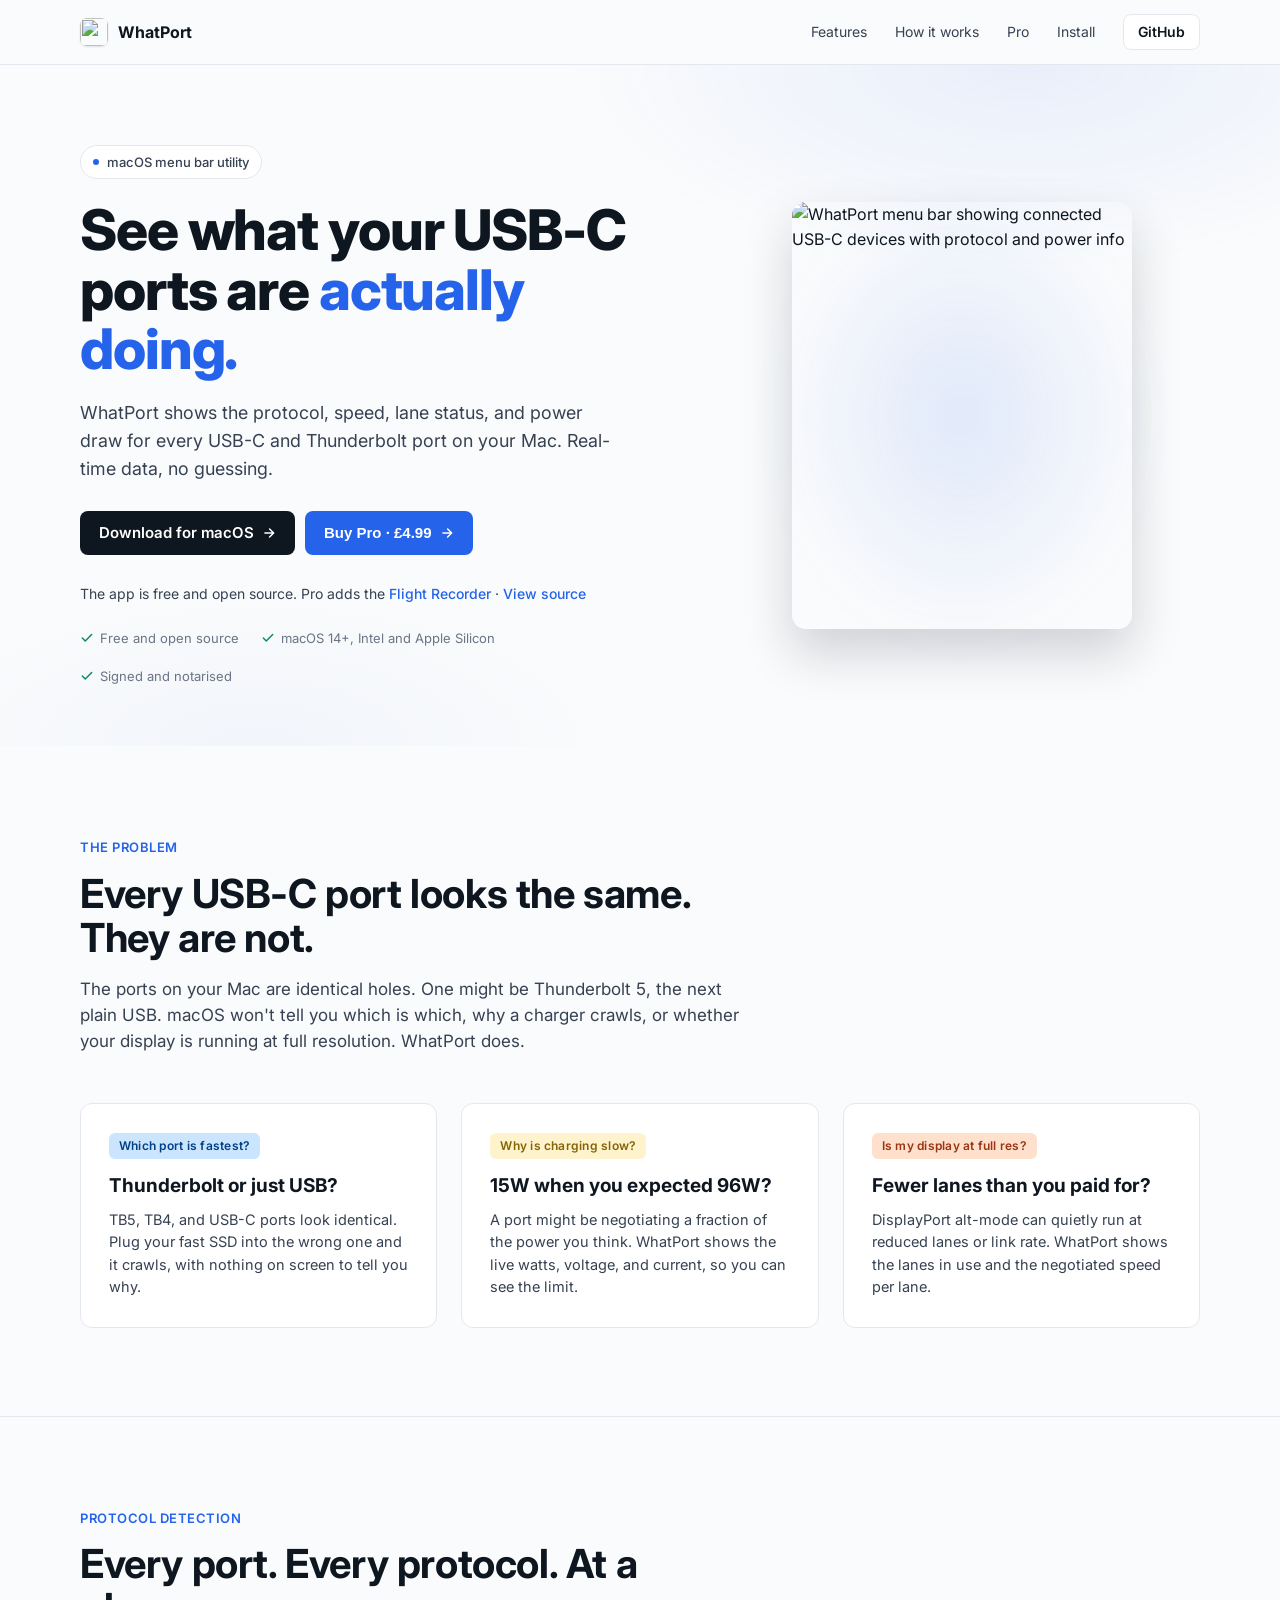
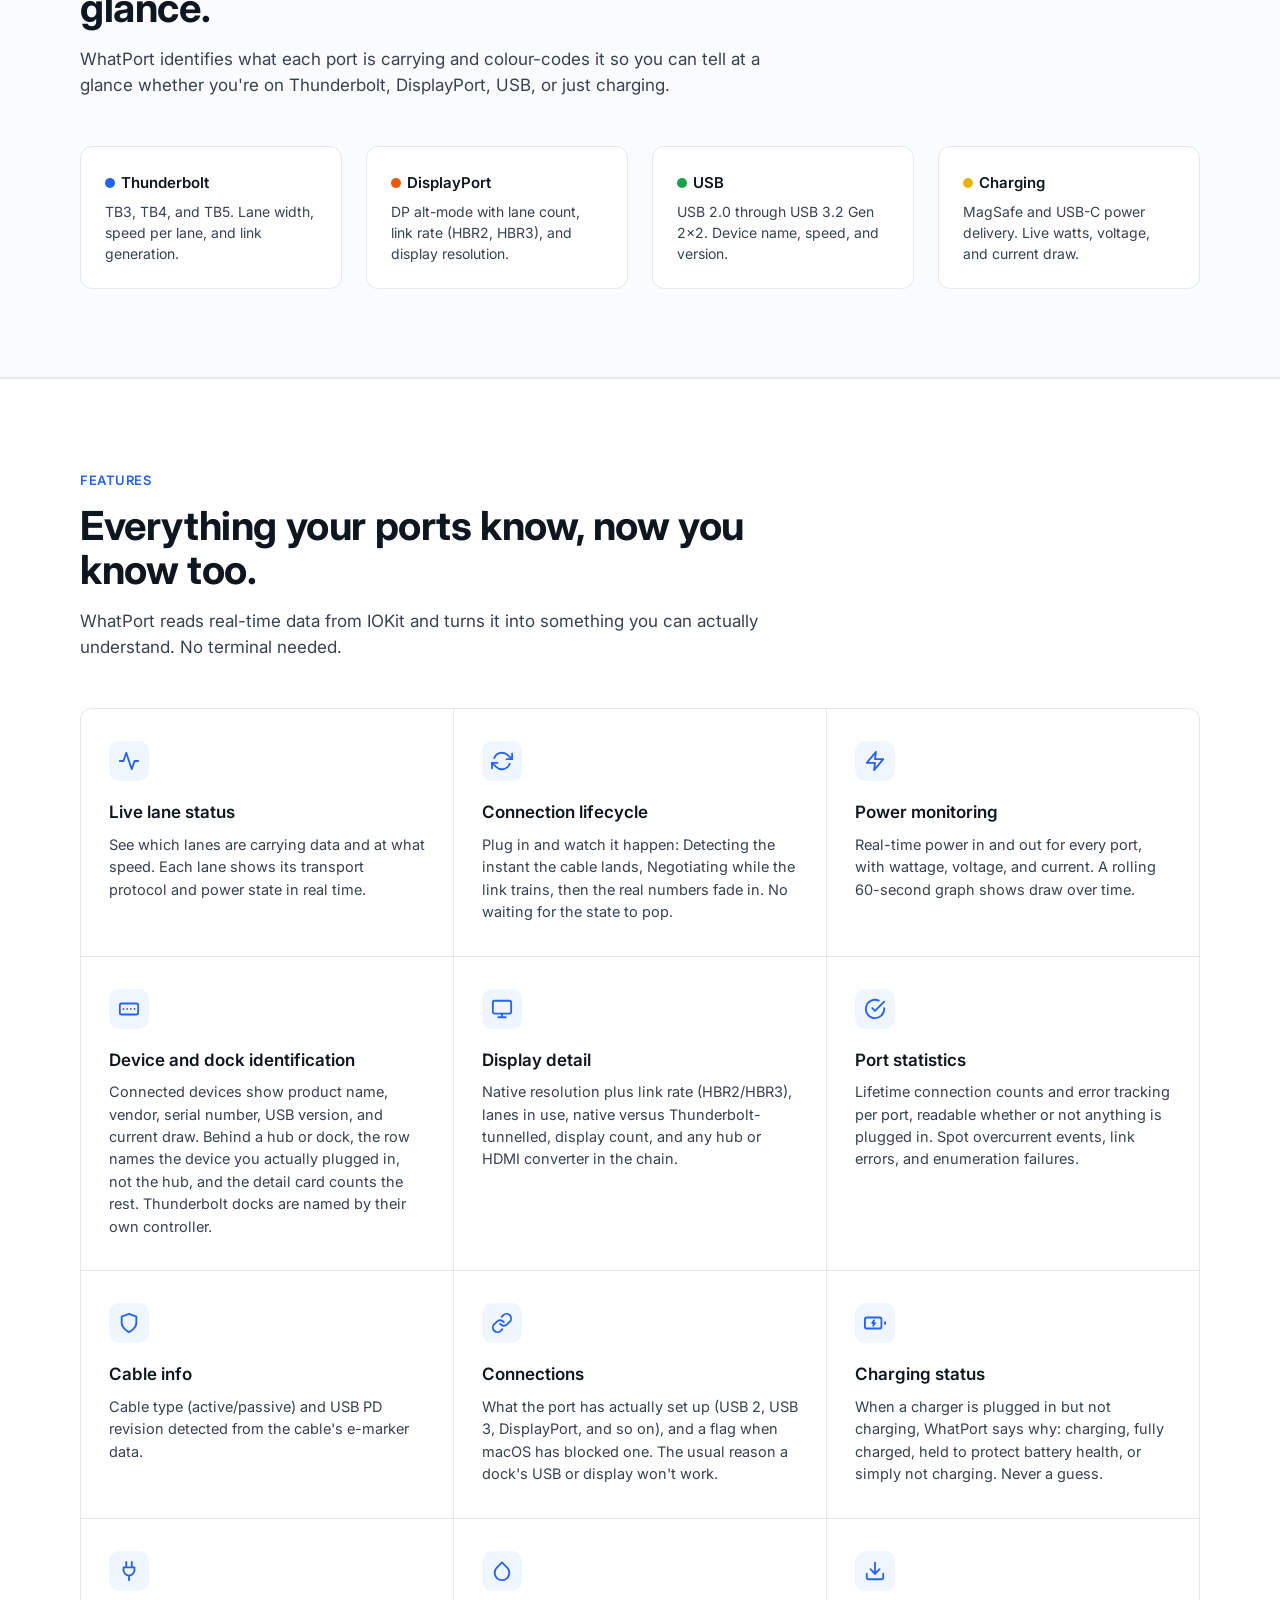
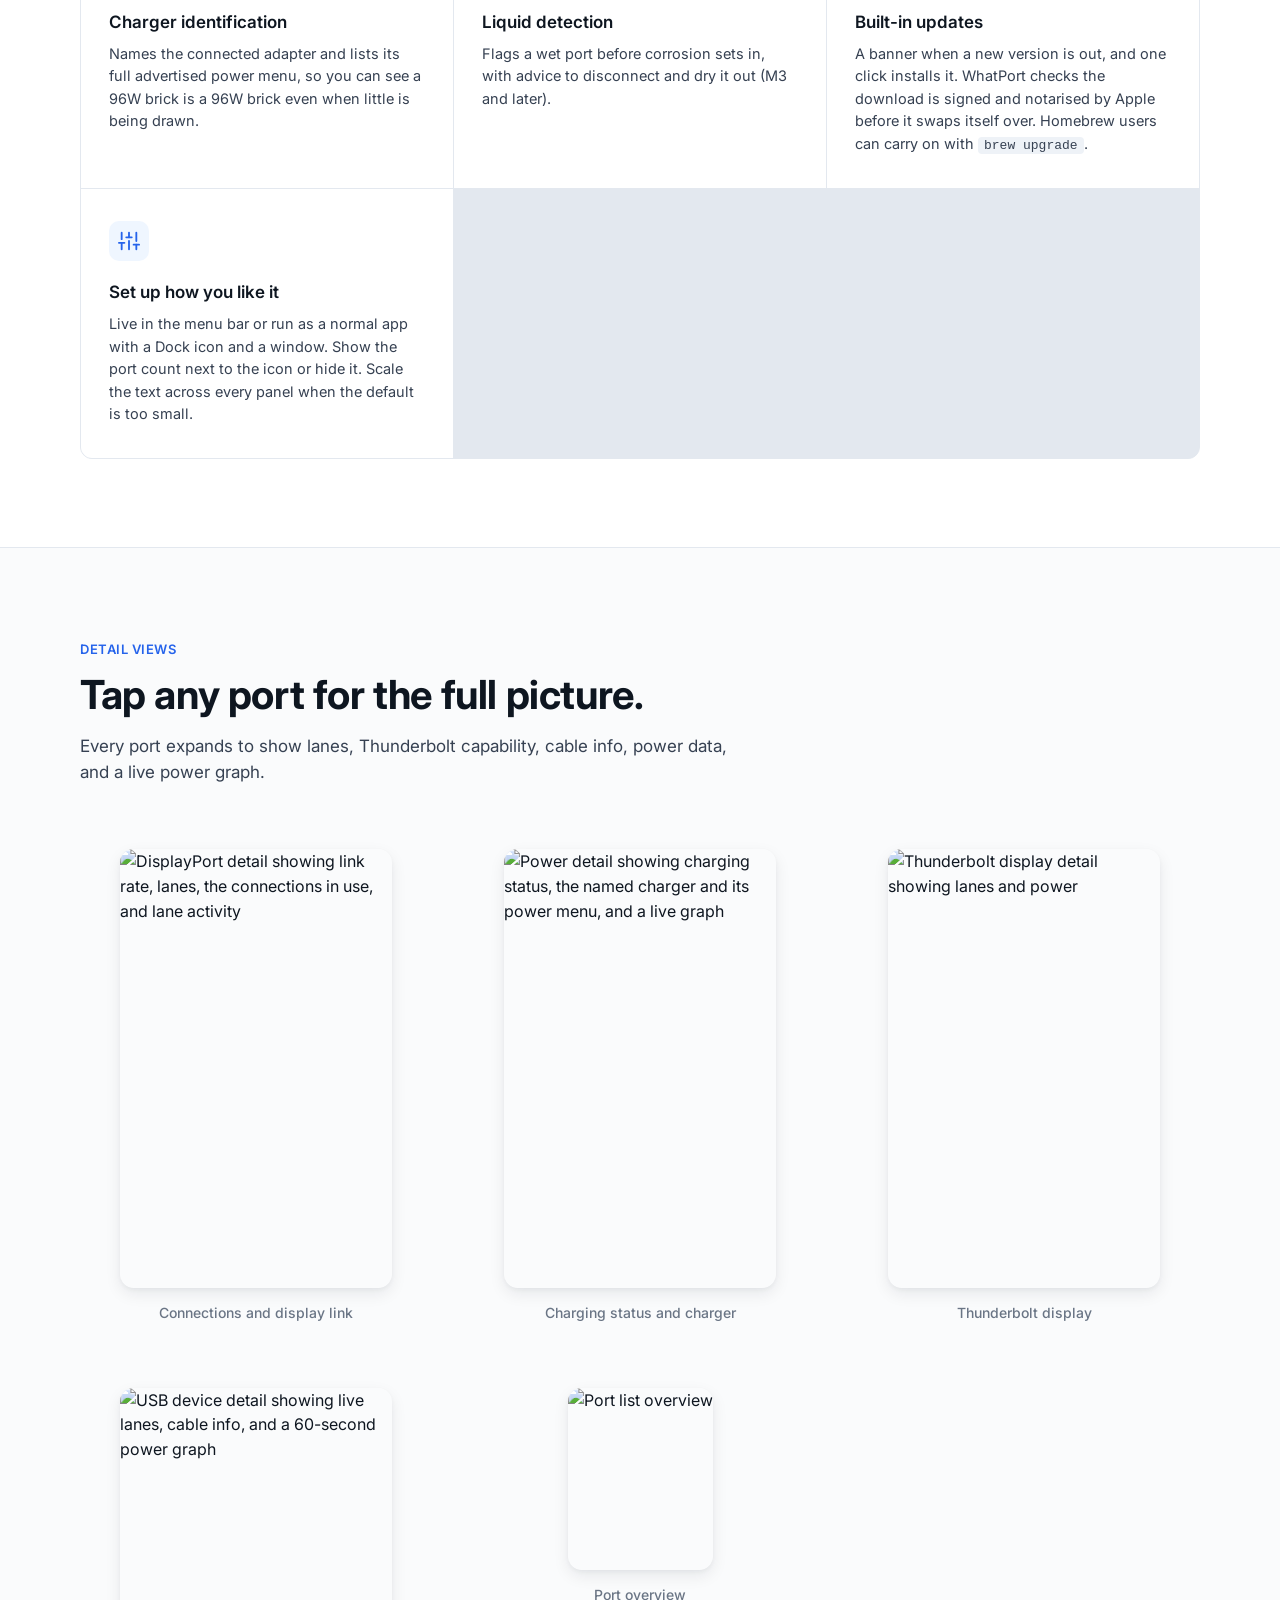
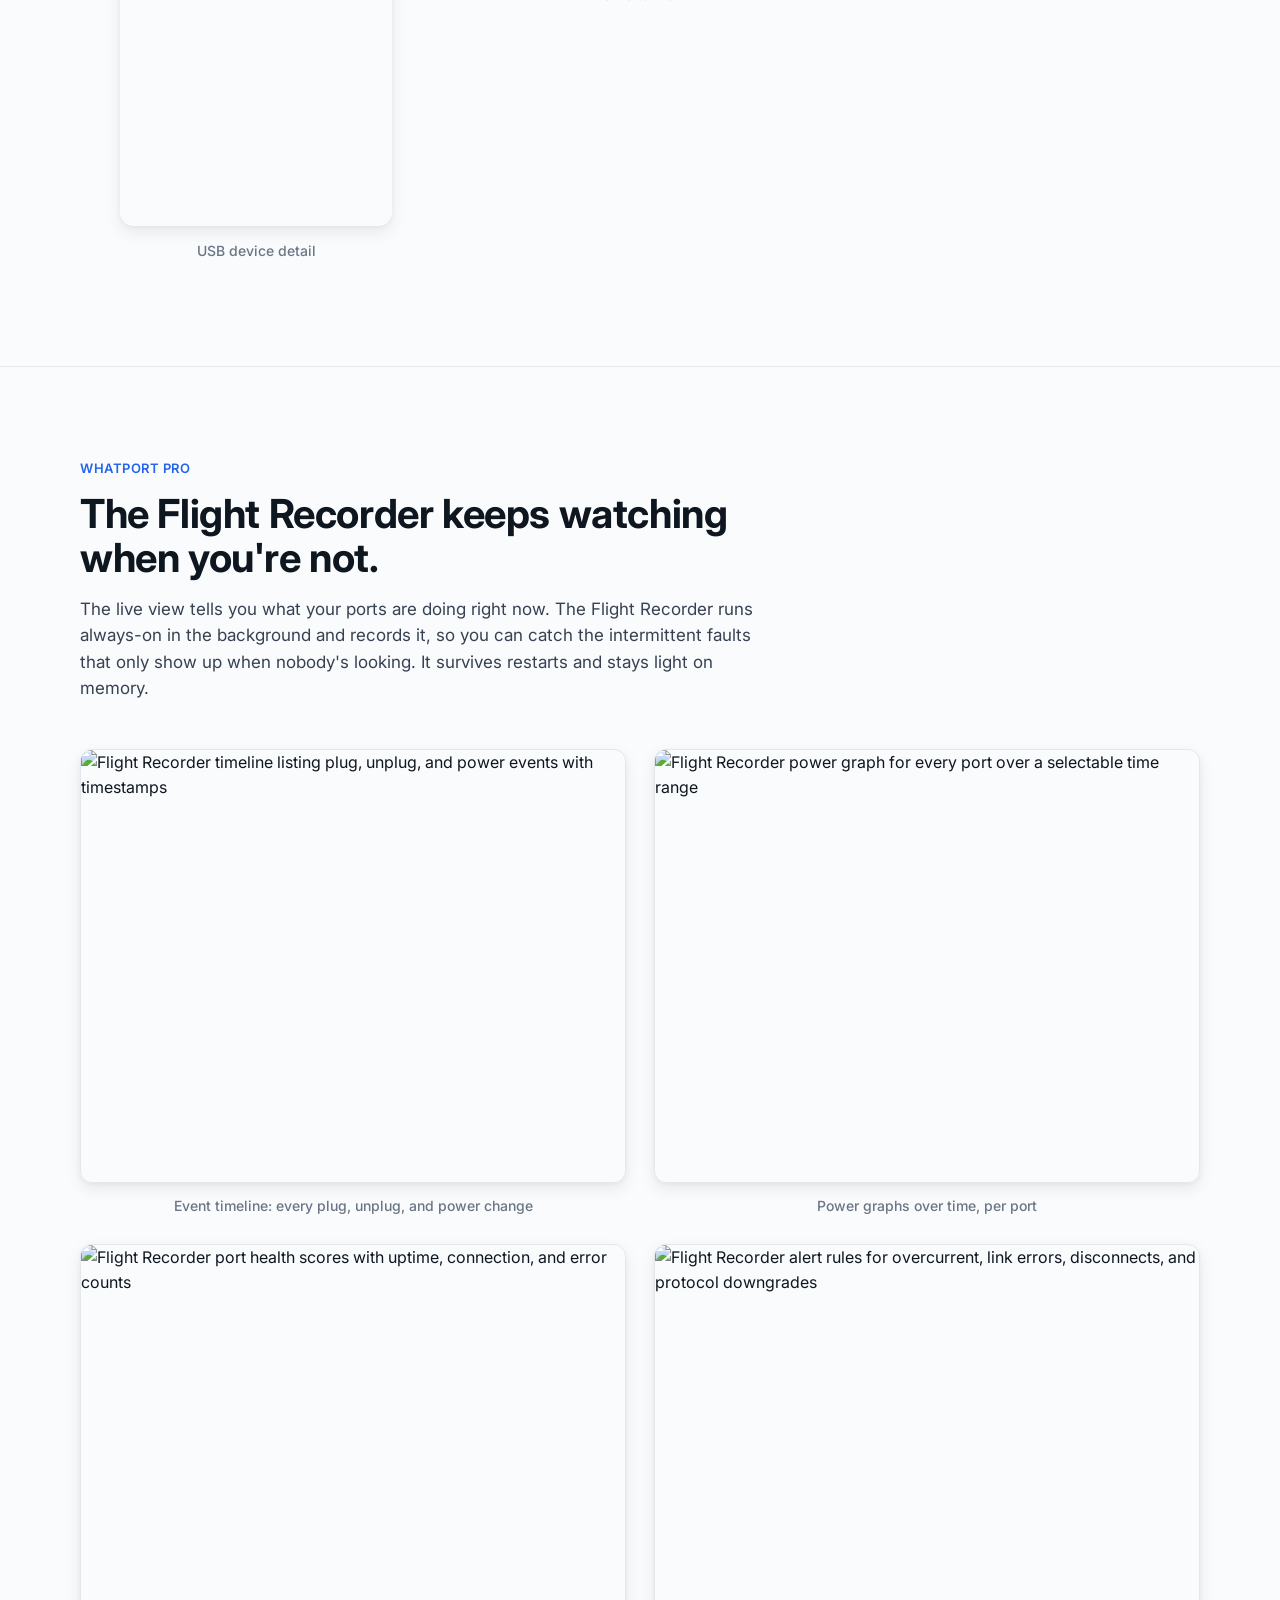
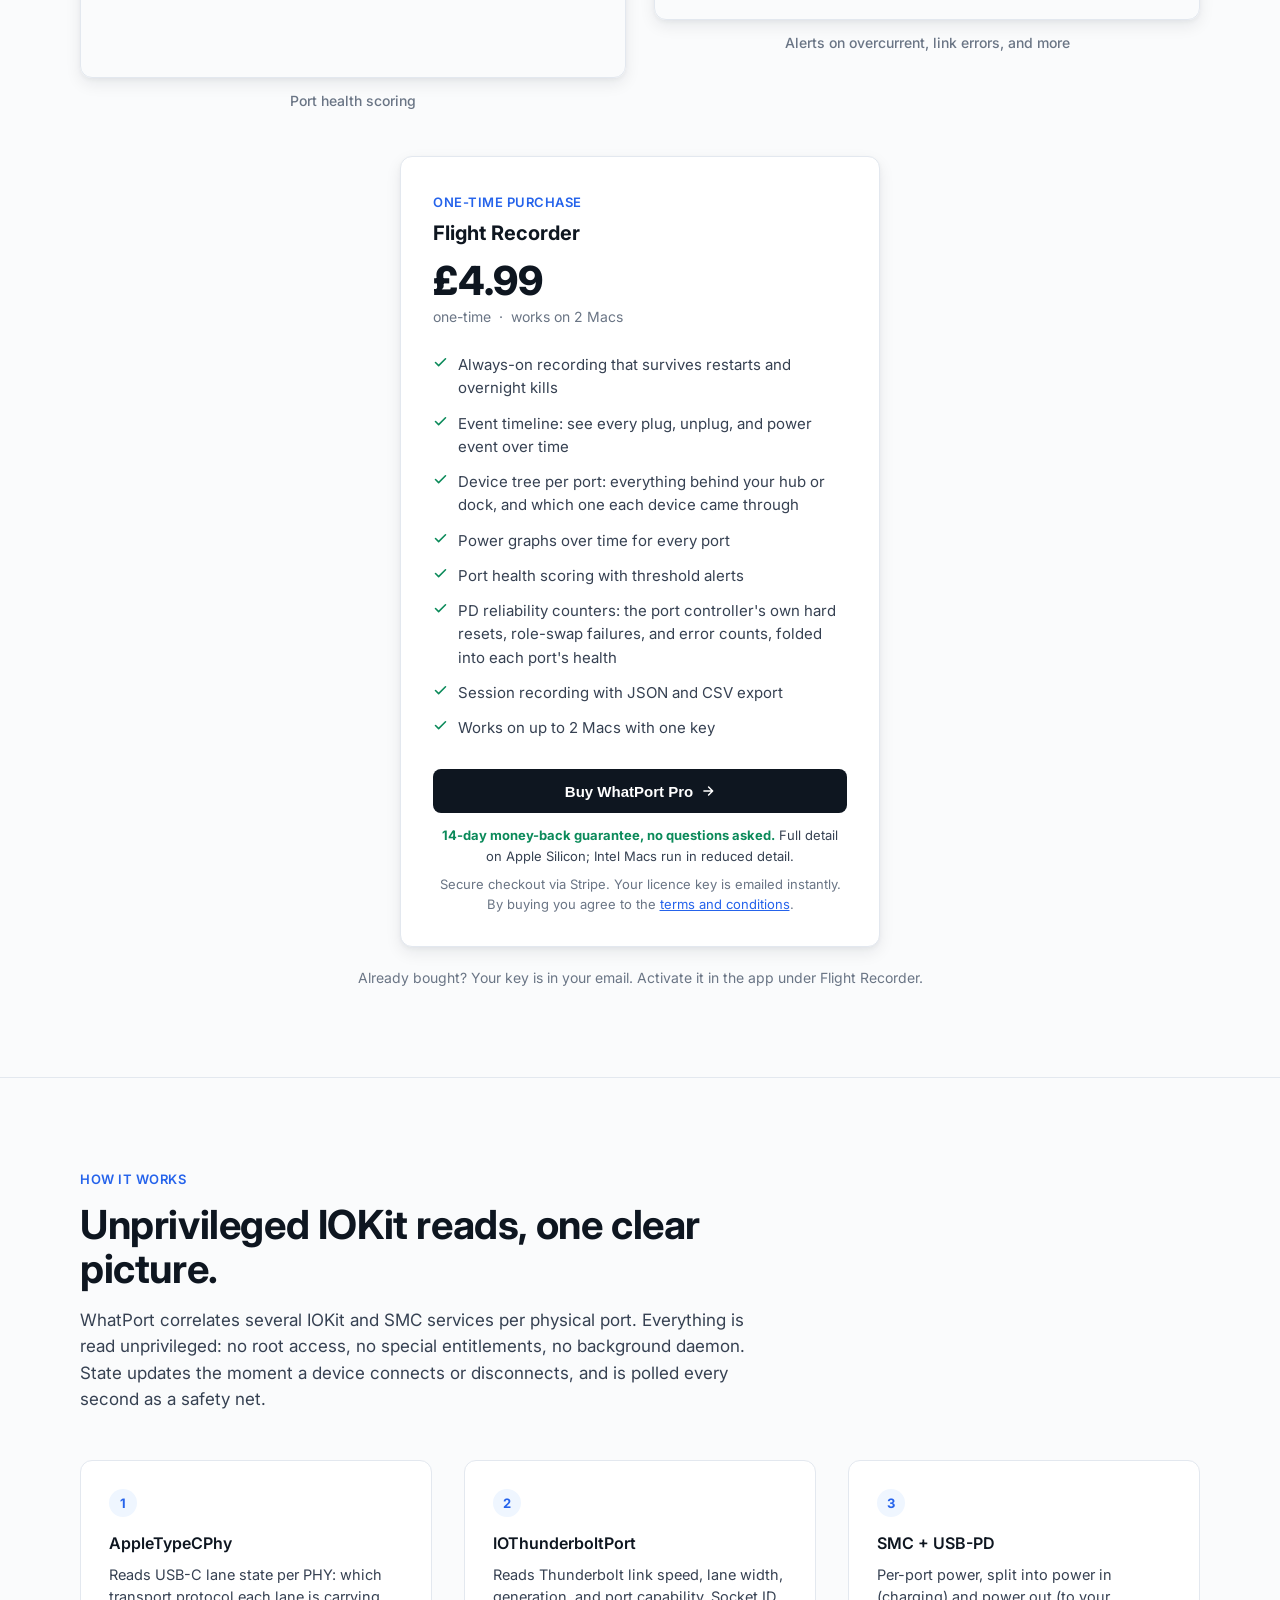
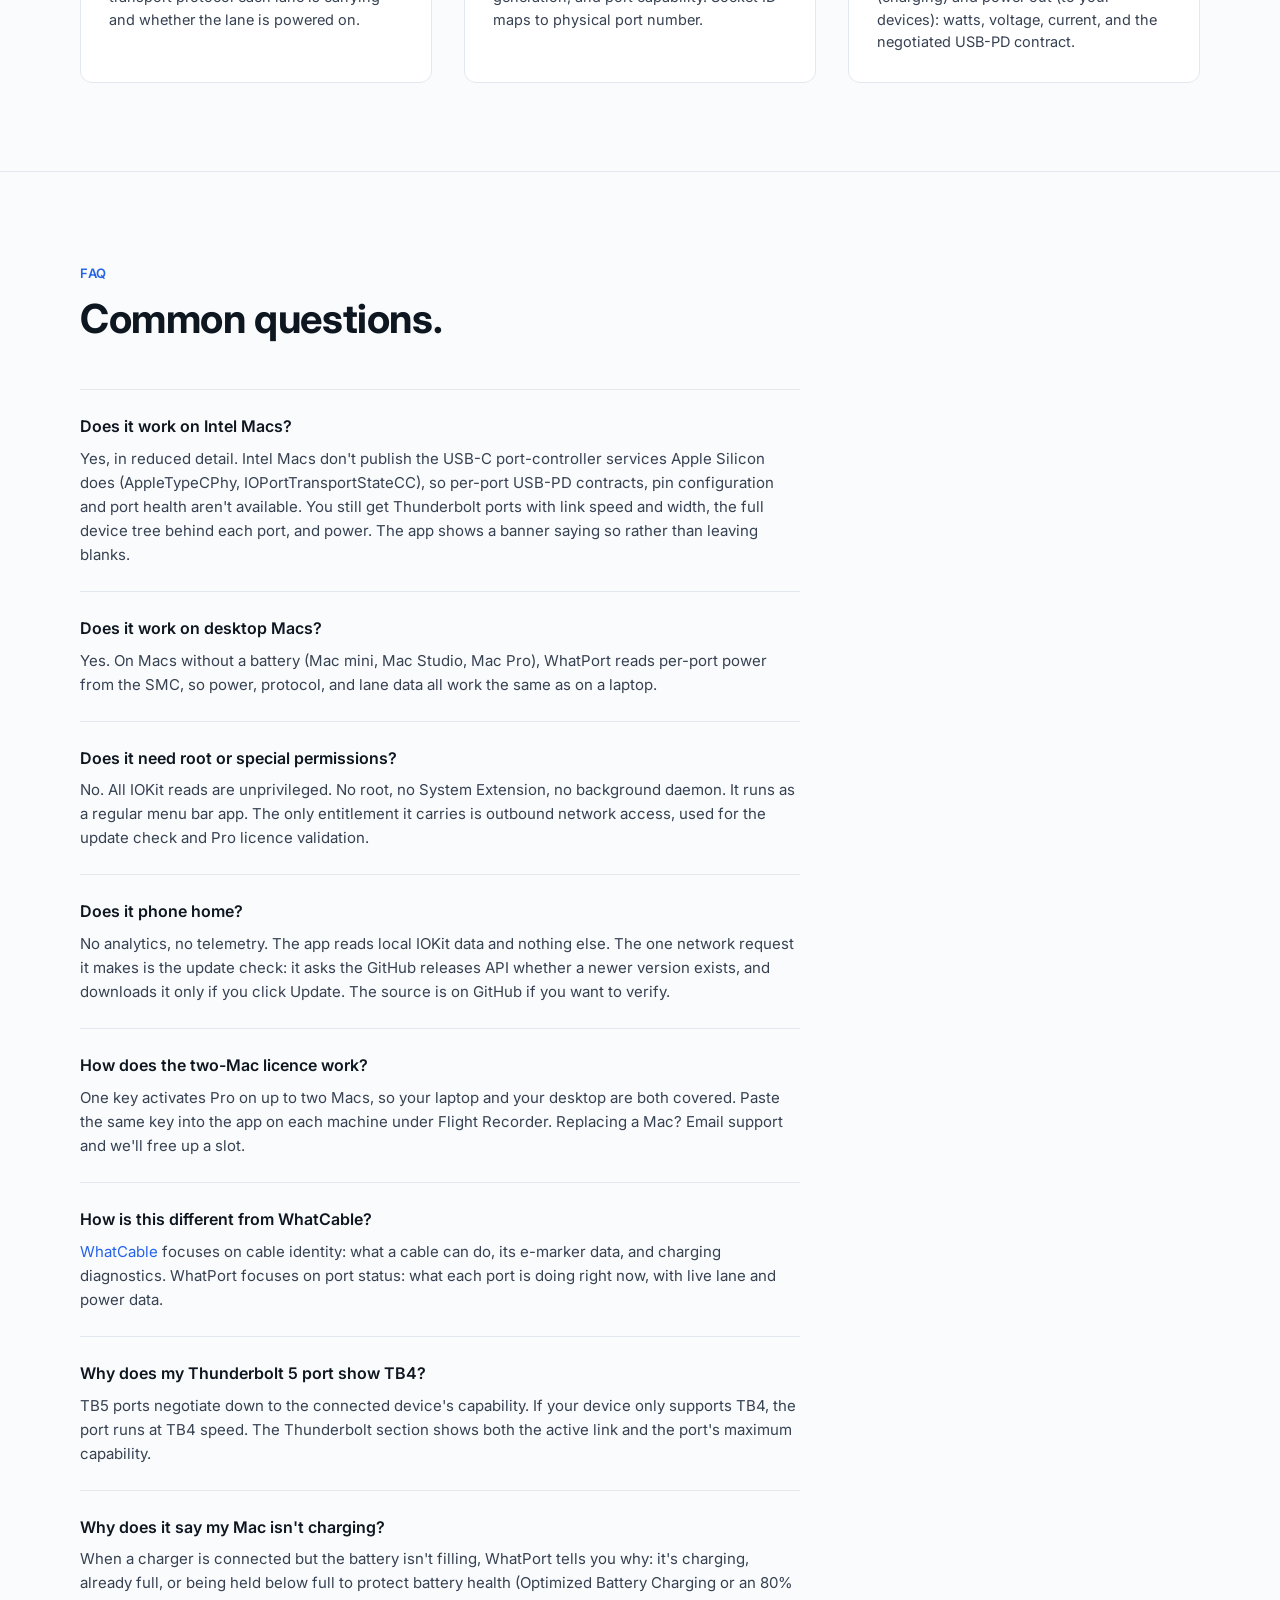
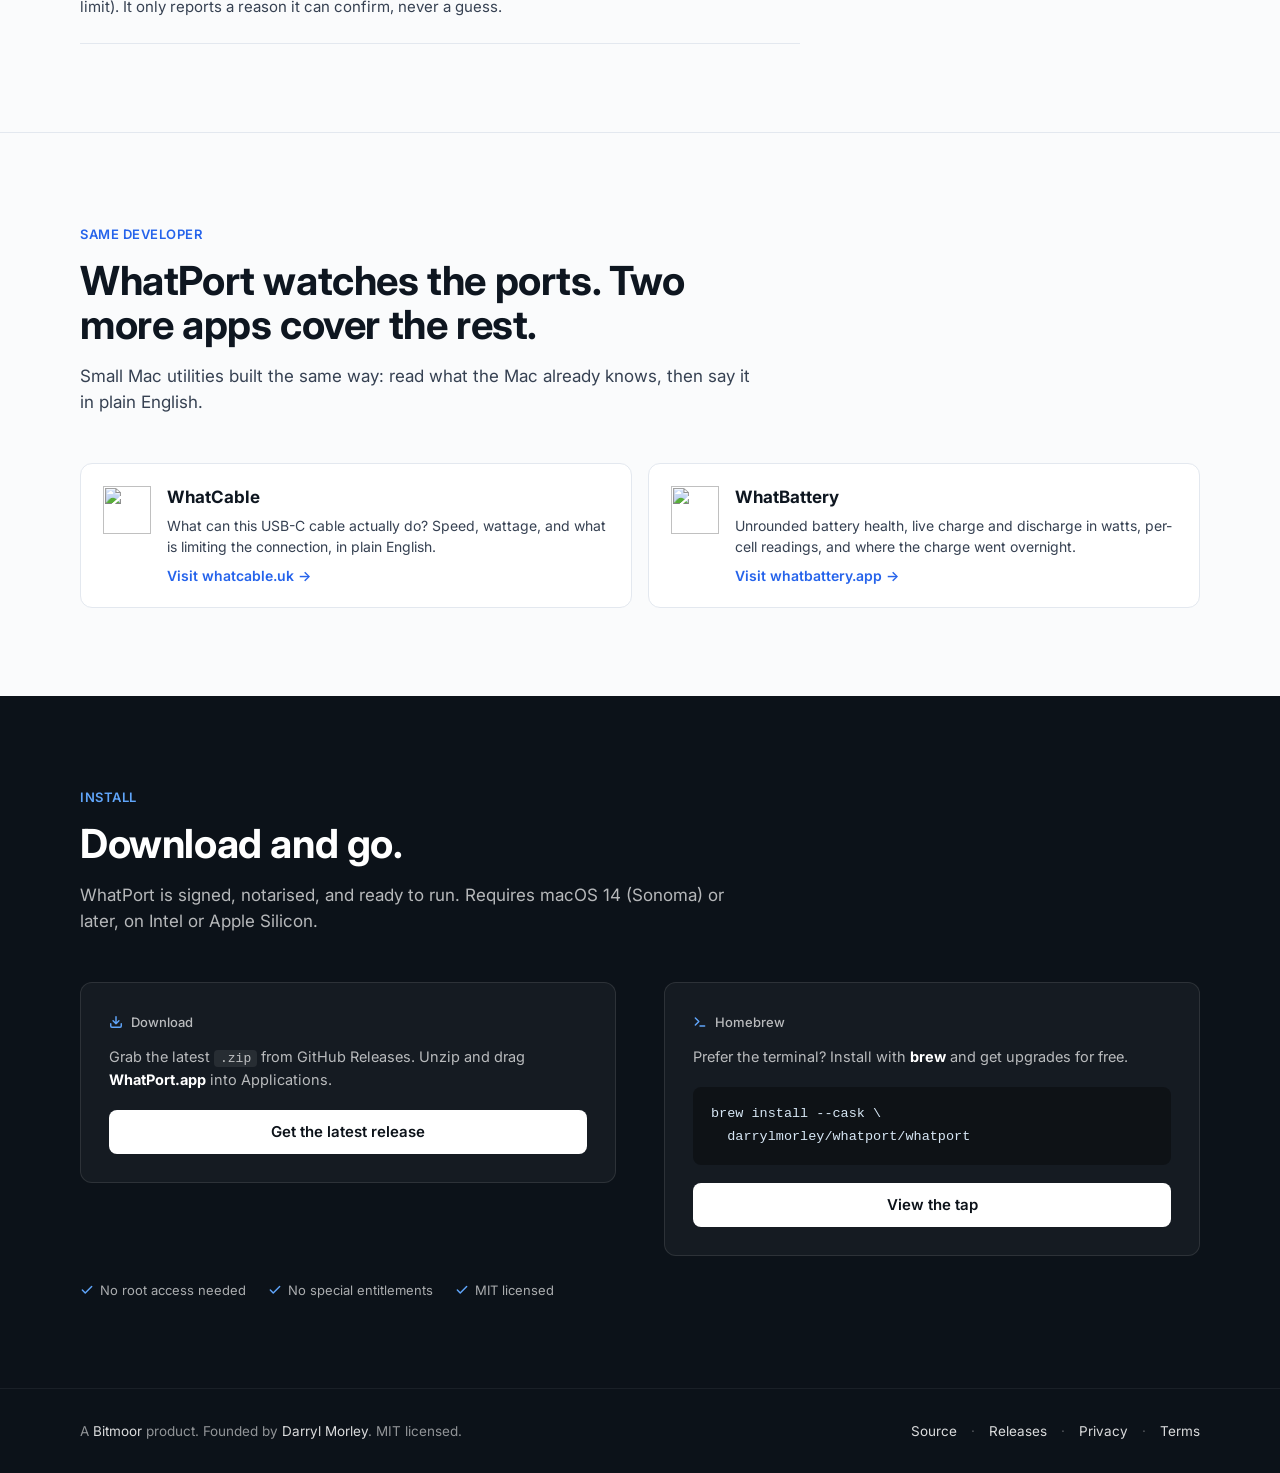
==== commit 1a3db5f1: "Mirror from private (b02c5a2)" ====
--- a/docs/index.html
+++ b/docs/index.html
@@ -7,7 +7,7 @@
     <title>WhatPort: Real-time USB-C port monitoring for Mac</title>
     <meta
       name="description"
-      content="See what every USB-C port on your Mac is doing right now. Protocol, speed, lane status, and live power monitoring in a lightweight menu bar app. Free, open source, Apple Silicon."
+      content="See what every USB-C port on your Mac is doing right now. Protocol, speed, lane status, and live power monitoring in a lightweight menu bar app. Free, open source, Intel and Apple Silicon."
     >
     <link rel="canonical" href="https://www.whatport.app/">
     <link rel="icon" href="icon.png" type="image/png">
@@ -54,7 +54,7 @@
       "description": "Real-time USB-C port monitoring for Mac. See protocol, speed, lane status, and power for every port.",
       "url": "https://www.whatport.app",
       "downloadUrl": "https://github.com/darrylmorley/whatport/releases/latest/download/WhatPort.zip",
-      "softwareVersion": "1.8.0",
+      "softwareVersion": "1.10.0",
       "author": {
         "@type": "Person",
         "name": "Darryl Morley",
@@ -74,7 +74,7 @@
           "name": "Does it work on Intel Macs?",
           "acceptedAnswer": {
             "@type": "Answer",
-            "text": "No. WhatPort reads data from Apple Silicon-specific IOKit services (AppleTypeCPhy, IOPortTransportStateCC) that don't exist on Intel Macs. You need an M1 or later."
+            "text": "Yes, in reduced detail. Intel Macs don't publish the USB-C port-controller services Apple Silicon does (AppleTypeCPhy, IOPortTransportStateCC), so per-port USB-PD contracts, pin configuration and port health aren't available. You still get Thunderbolt ports with link speed and width, the full device tree behind each port, and power. The app shows a banner saying so rather than leaving blanks."
           }
         },
         {
@@ -945,7 +945,7 @@
             </span>
             <span>
               <svg width="14" height="14" viewBox="0 0 24 24" fill="none" stroke="currentColor" stroke-width="2.5" stroke-linecap="round" stroke-linejoin="round" aria-hidden="true"><path d="M20 6L9 17l-5-5"/></svg>
-              Apple Silicon, macOS 14+
+              macOS 14+, Intel and Apple Silicon
             </span>
             <span>
               <svg width="14" height="14" viewBox="0 0 24 24" fill="none" stroke="currentColor" stroke-width="2.5" stroke-linecap="round" stroke-linejoin="round" aria-hidden="true"><path d="M20 6L9 17l-5-5"/></svg>
@@ -1259,7 +1259,7 @@
               Buy WhatPort Pro
               <svg class="arrow" width="14" height="14" viewBox="0 0 24 24" fill="none" stroke="currentColor" stroke-width="2.5" stroke-linecap="round" stroke-linejoin="round" aria-hidden="true"><path d="M5 12h14M13 5l7 7-7 7"/></svg>
             </button>
-            <p class="buy-reassure"><strong>14-day money-back guarantee, no questions asked.</strong> Apple Silicon only (M1 and later).</p>
+            <p class="buy-reassure"><strong>14-day money-back guarantee, no questions asked.</strong> Full detail on Apple Silicon; Intel Macs run in reduced detail.</p>
             <p class="buy-stripe-note">Secure checkout via Stripe. Your licence key is emailed instantly.<br>By buying you agree to the <a href="/terms.html">terms and conditions</a>.</p>
             <p class="buy-error" id="buy-error" role="alert" hidden></p>
           </div>
@@ -1308,7 +1308,7 @@
         <div class="faq-list">
           <div class="faq-item">
             <h3>Does it work on Intel Macs?</h3>
-            <p>No. WhatPort reads data from Apple Silicon-specific IOKit services (AppleTypeCPhy, IOPortTransportStateCC) that don't exist on Intel Macs. You need an M1 or later.</p>
+            <p>Yes, in reduced detail. Intel Macs don't publish the USB-C port-controller services Apple Silicon does (AppleTypeCPhy, IOPortTransportStateCC), so per-port USB-PD contracts, pin configuration and port health aren't available. You still get Thunderbolt ports with link speed and width, the full device tree behind each port, and power. The app shows a banner saying so rather than leaving blanks.</p>
           </div>
           <div class="faq-item">
             <h3>Does it work on desktop Macs?</h3>
@@ -1377,7 +1377,7 @@
           <h2>Download and go.</h2>
           <p>
             WhatPort is signed, notarised, and ready to run.
-            Requires macOS 14 (Sonoma) or later on Apple Silicon.
+            Requires macOS 14 (Sonoma) or later, on Intel or Apple Silicon.
           </p>
         </div>
 
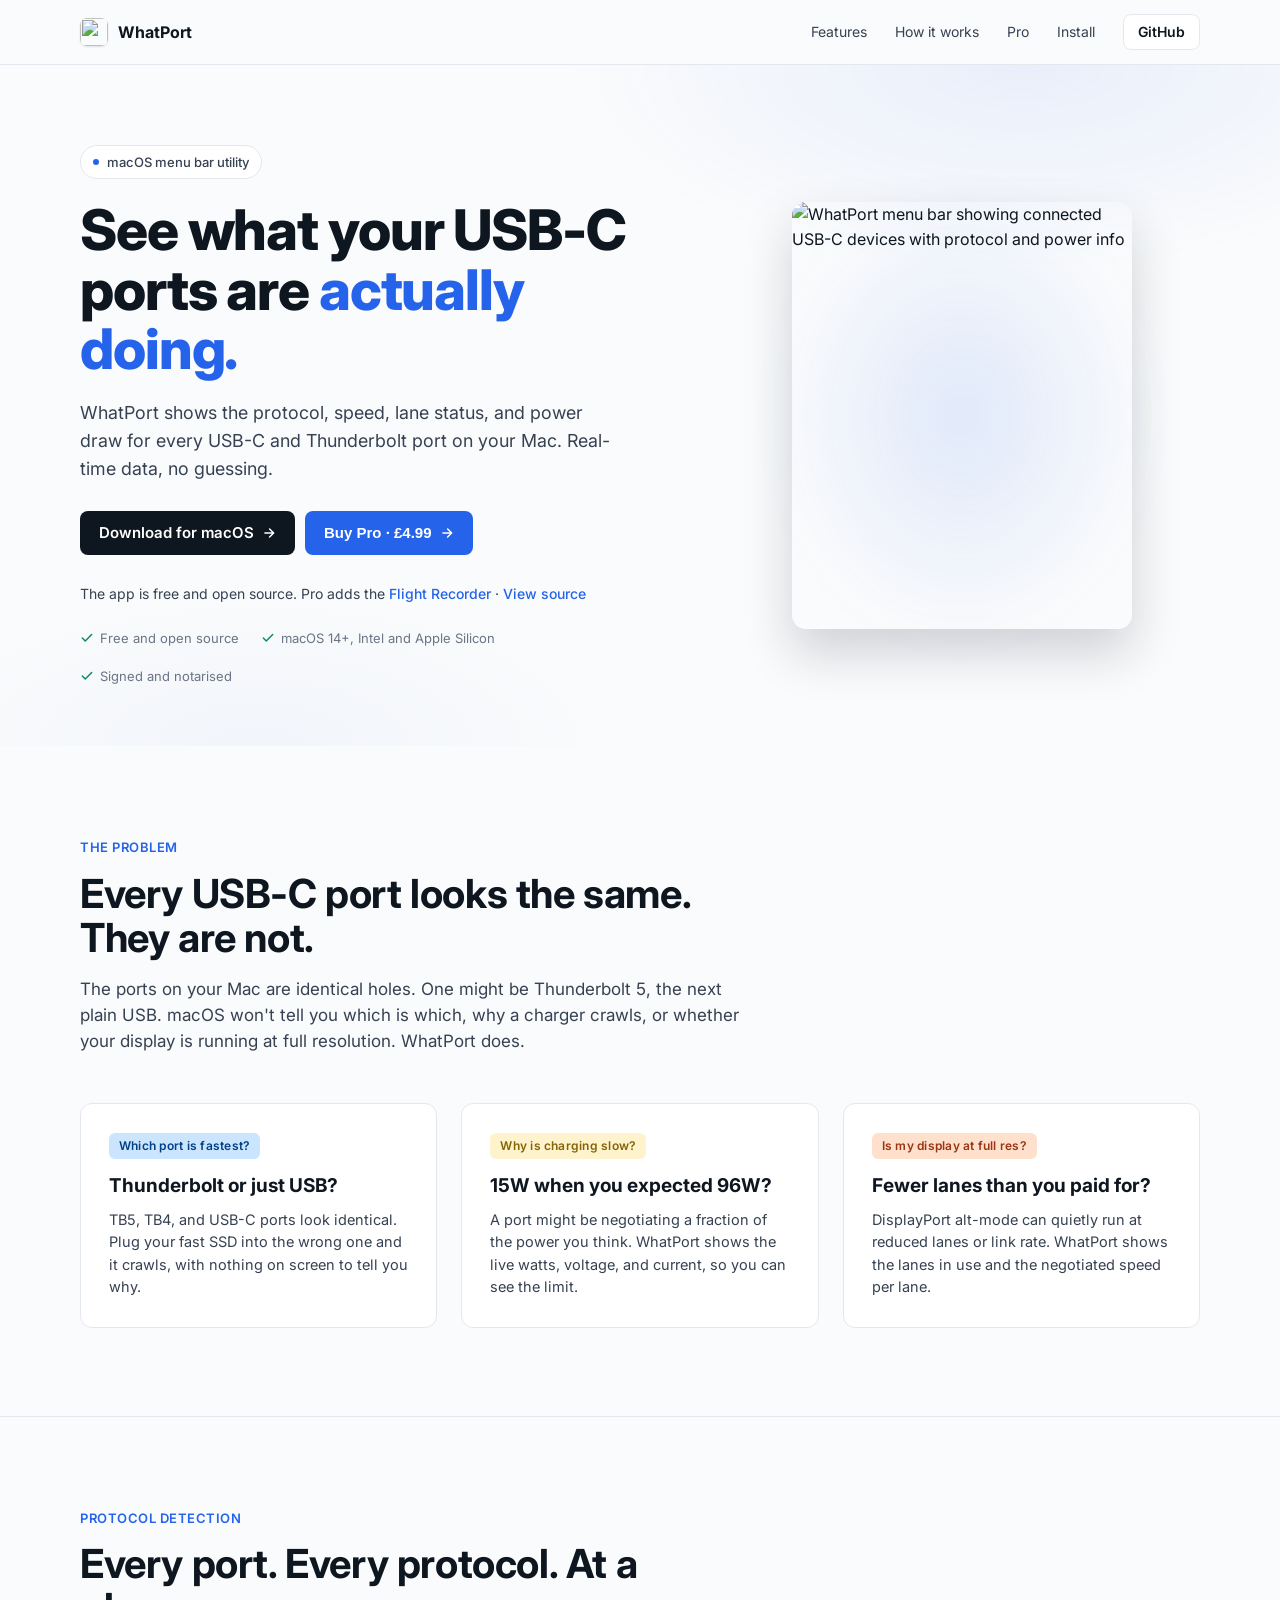
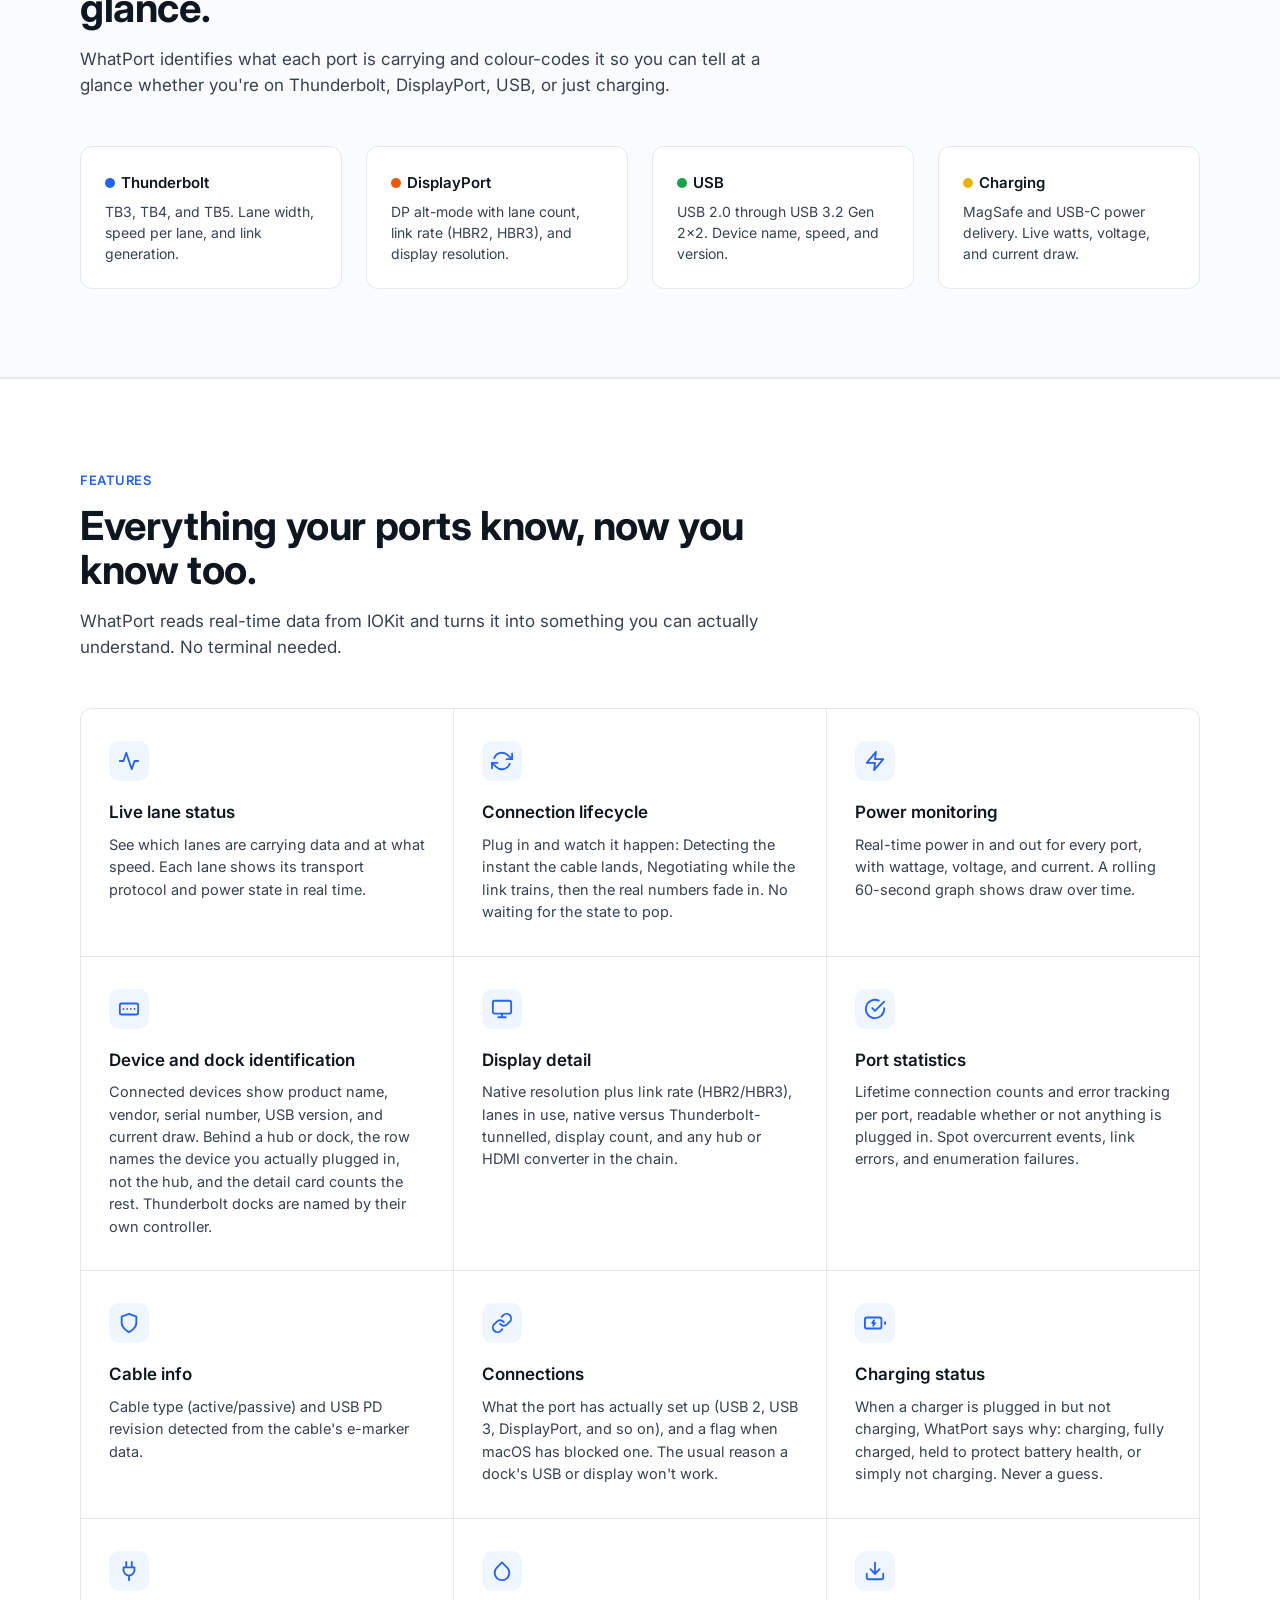
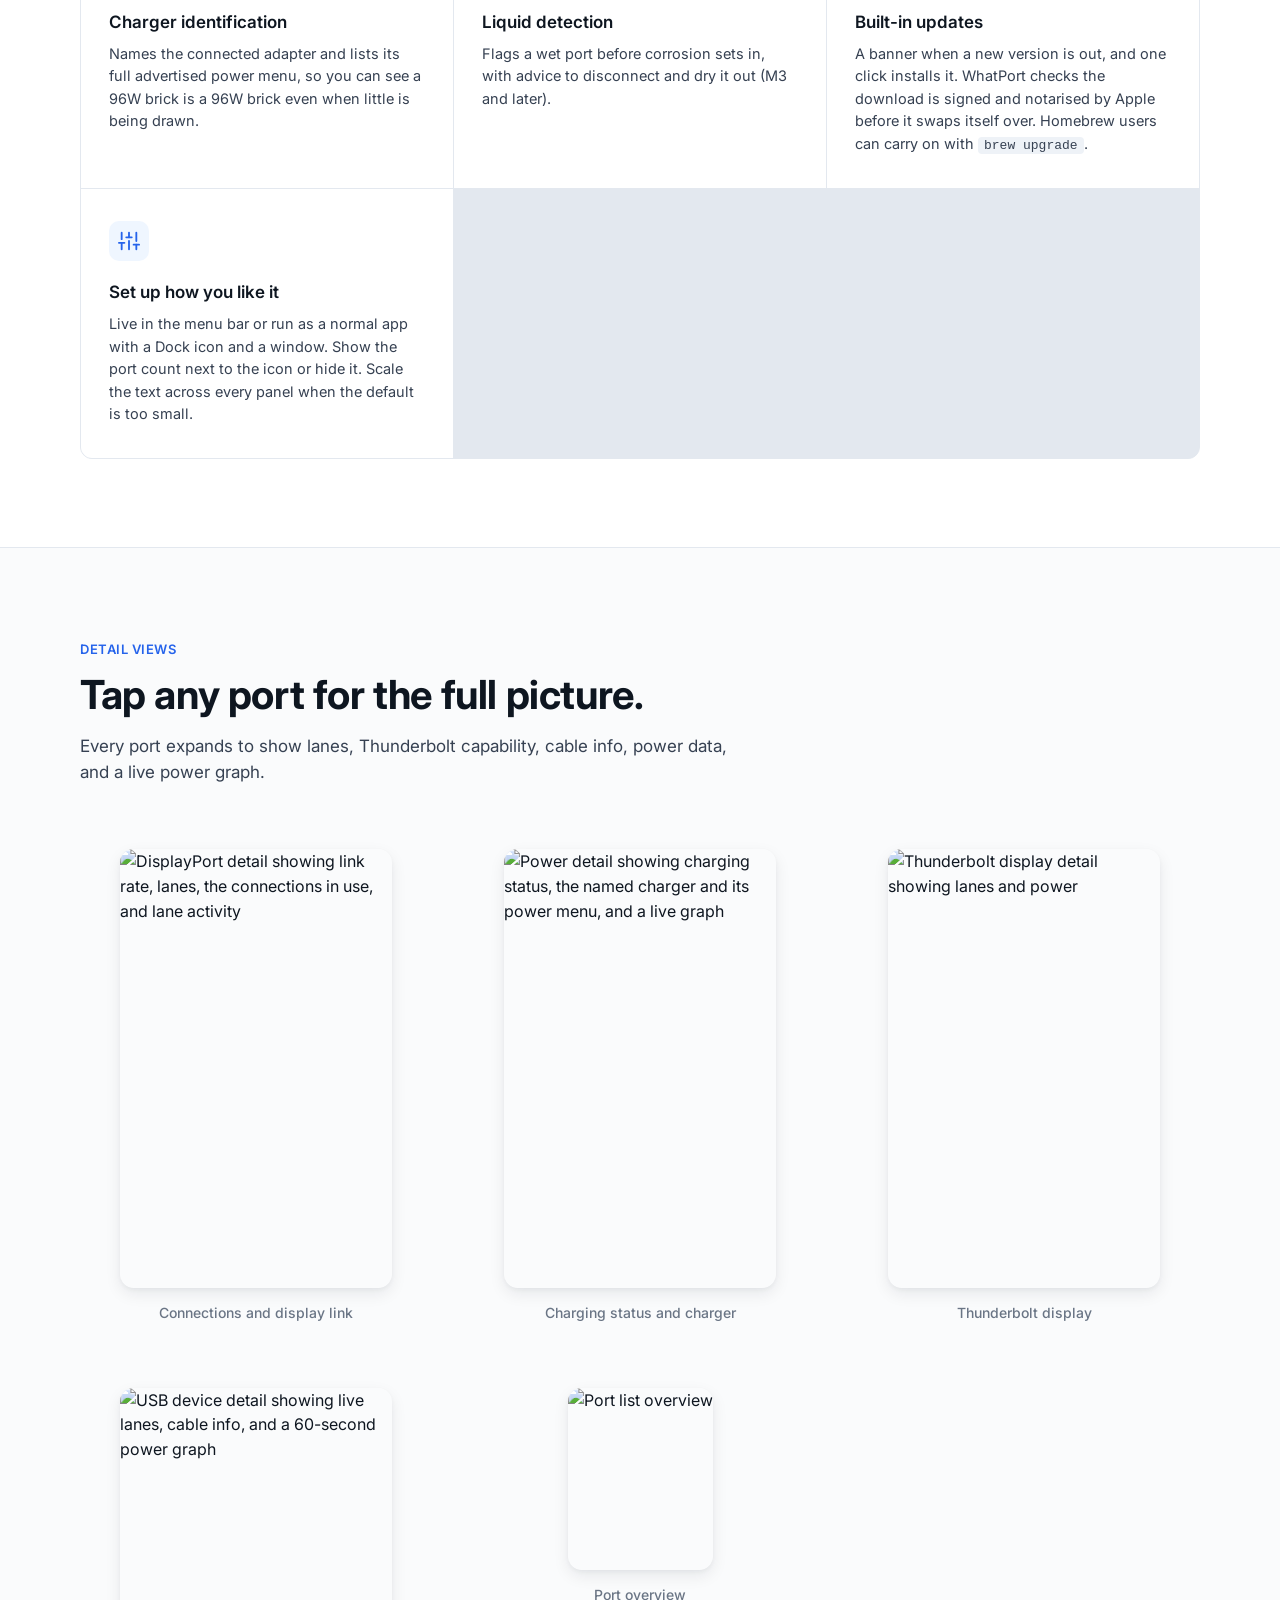
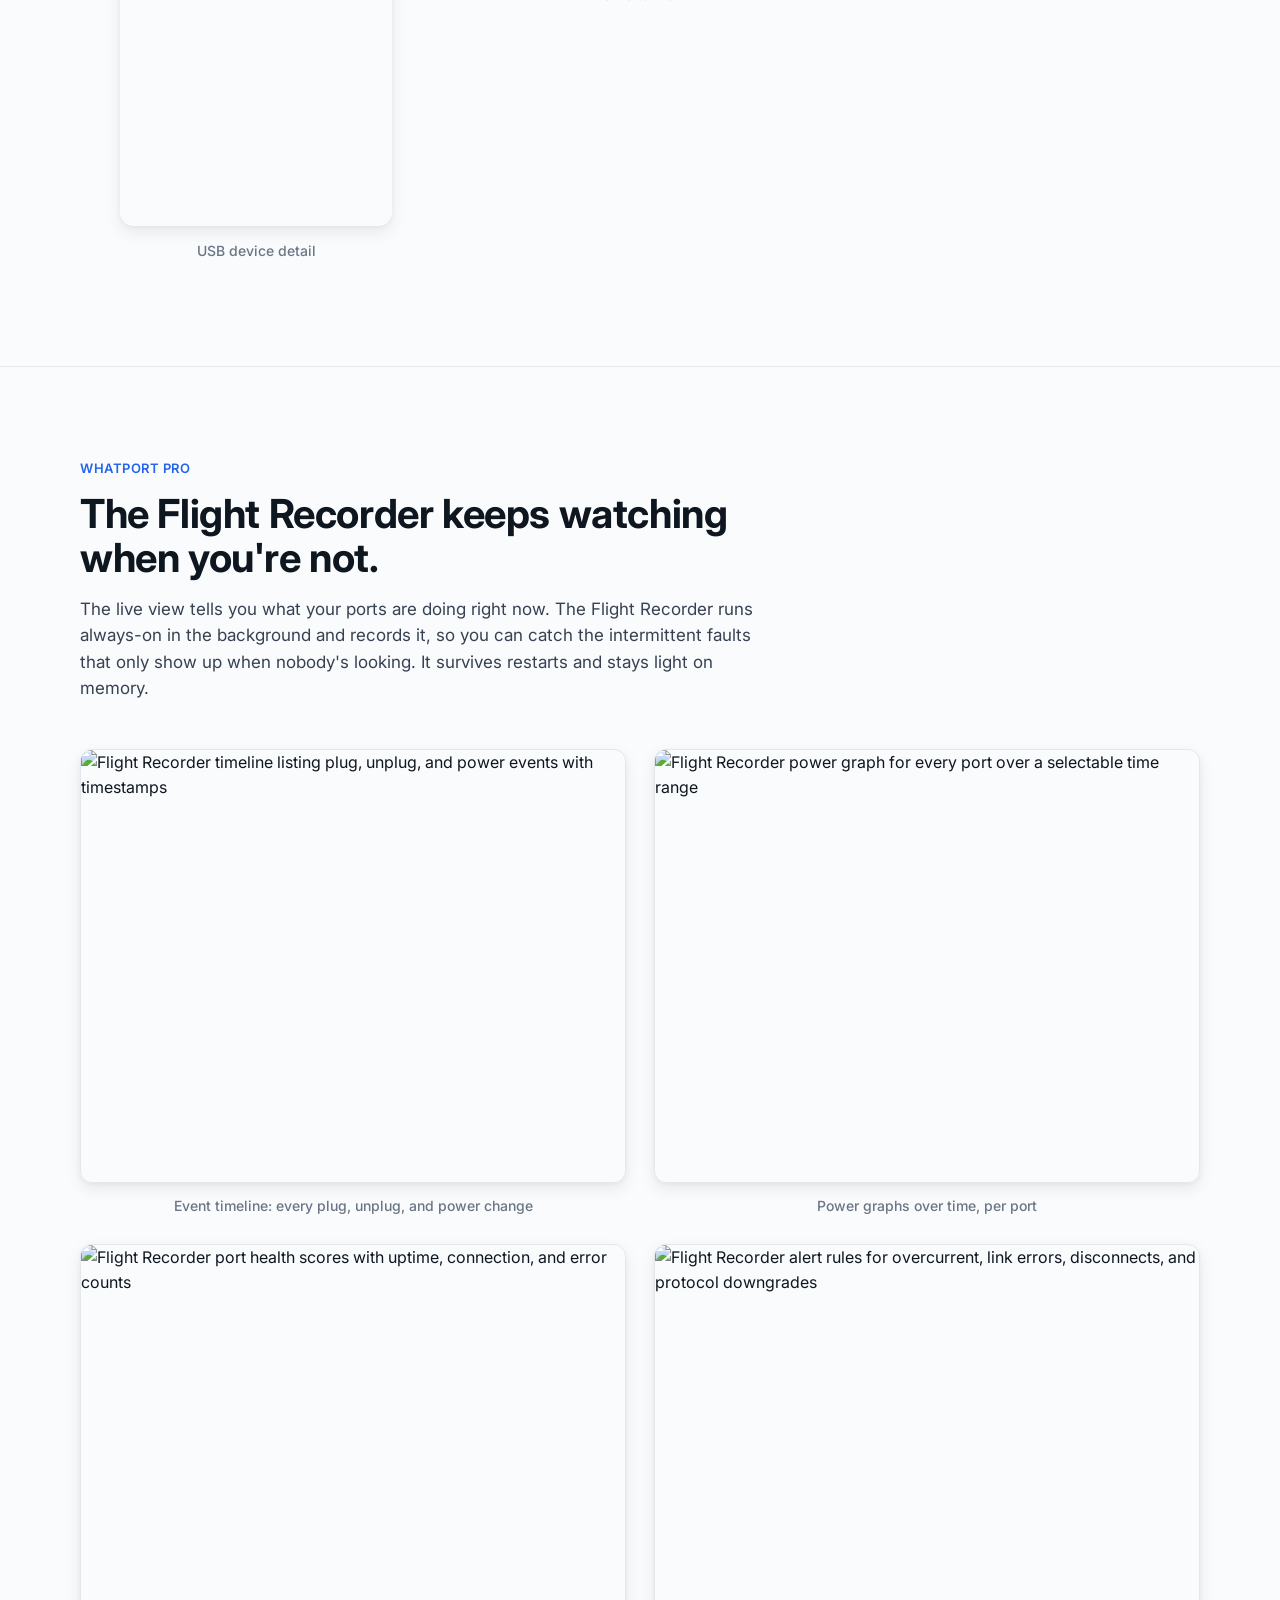
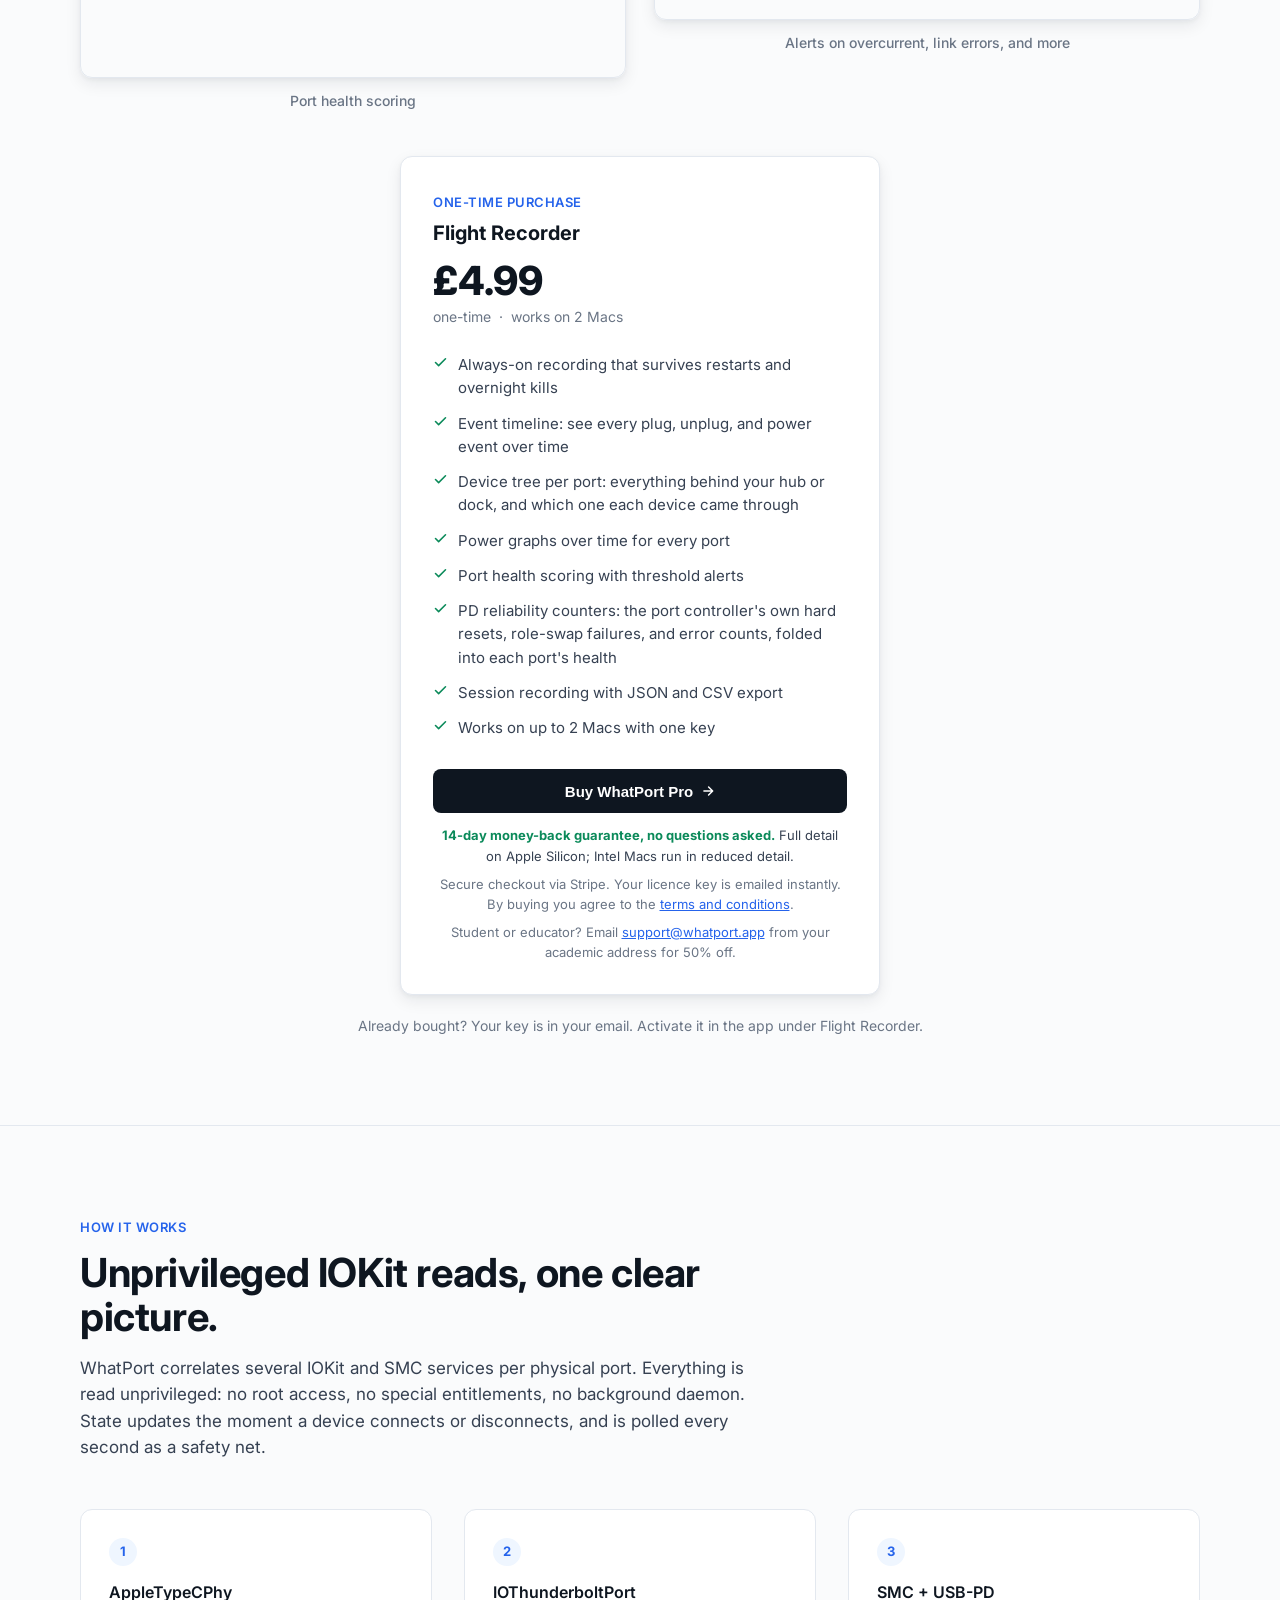
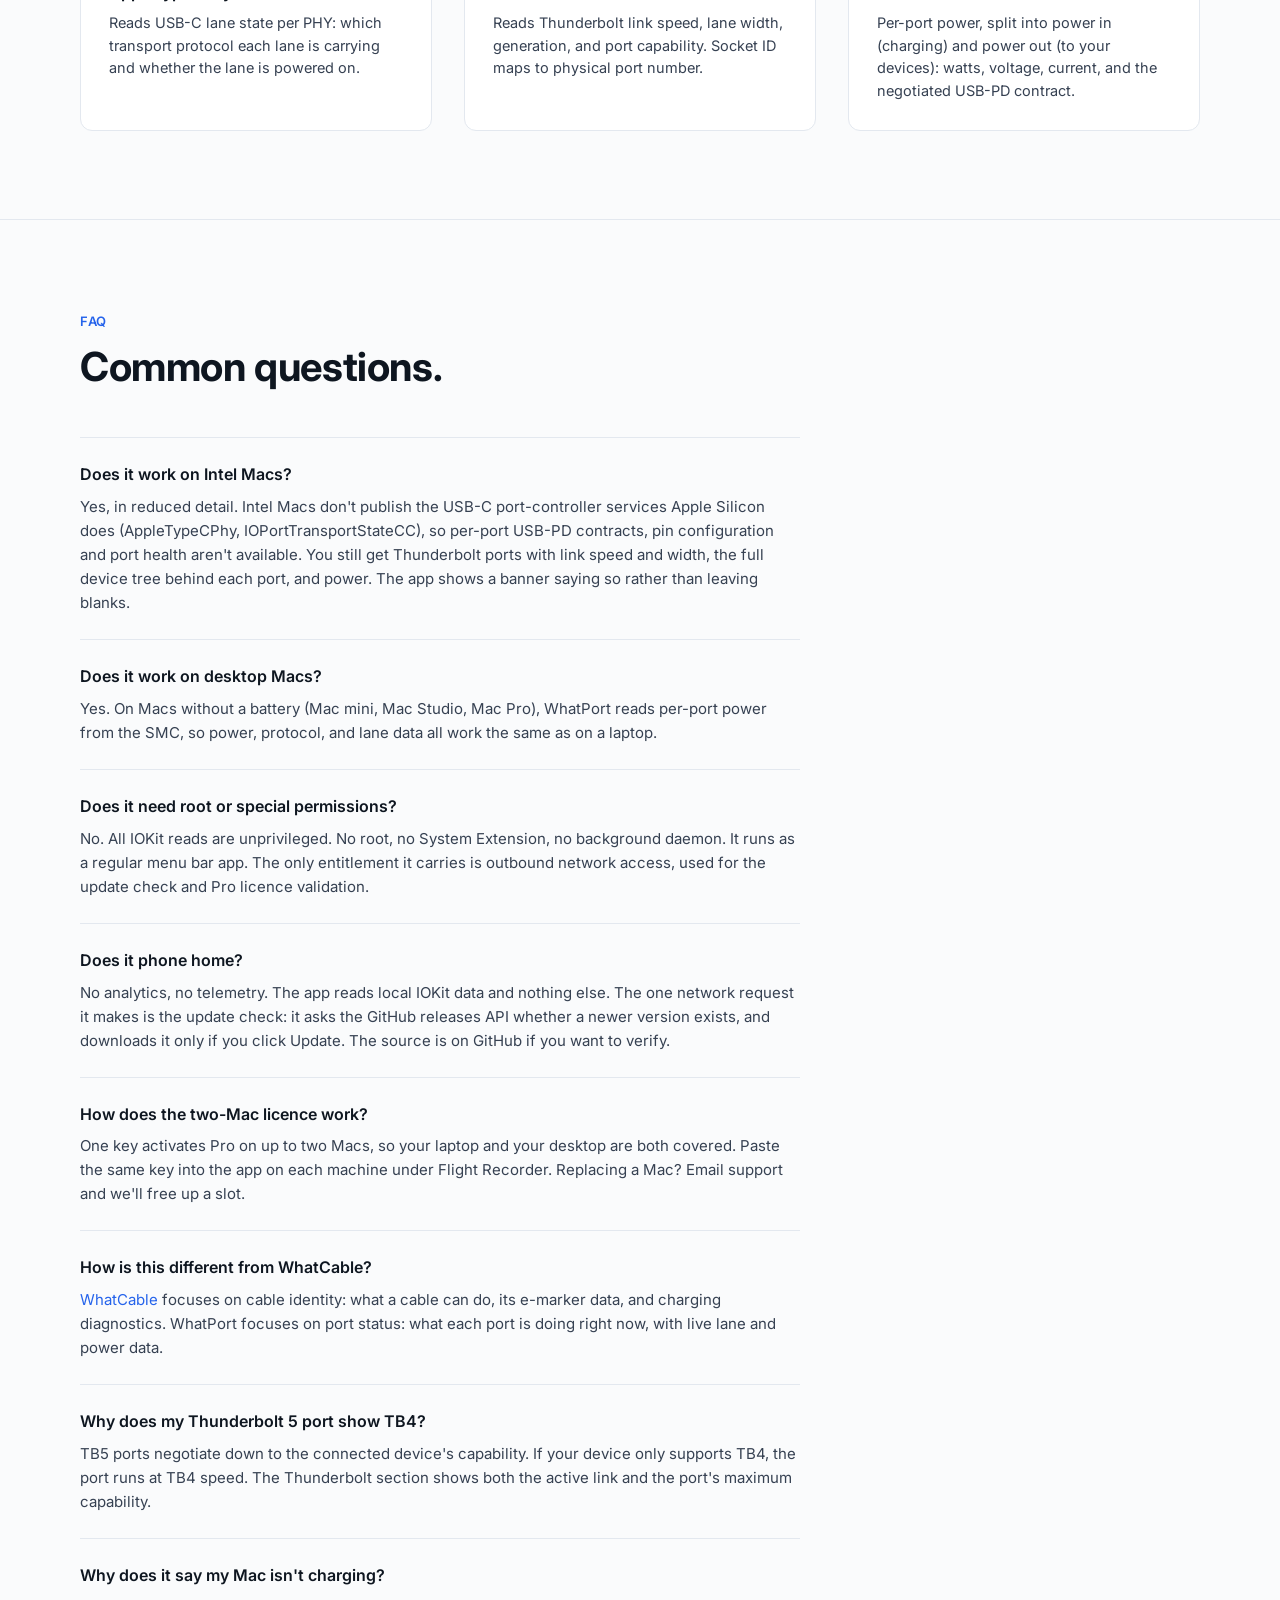
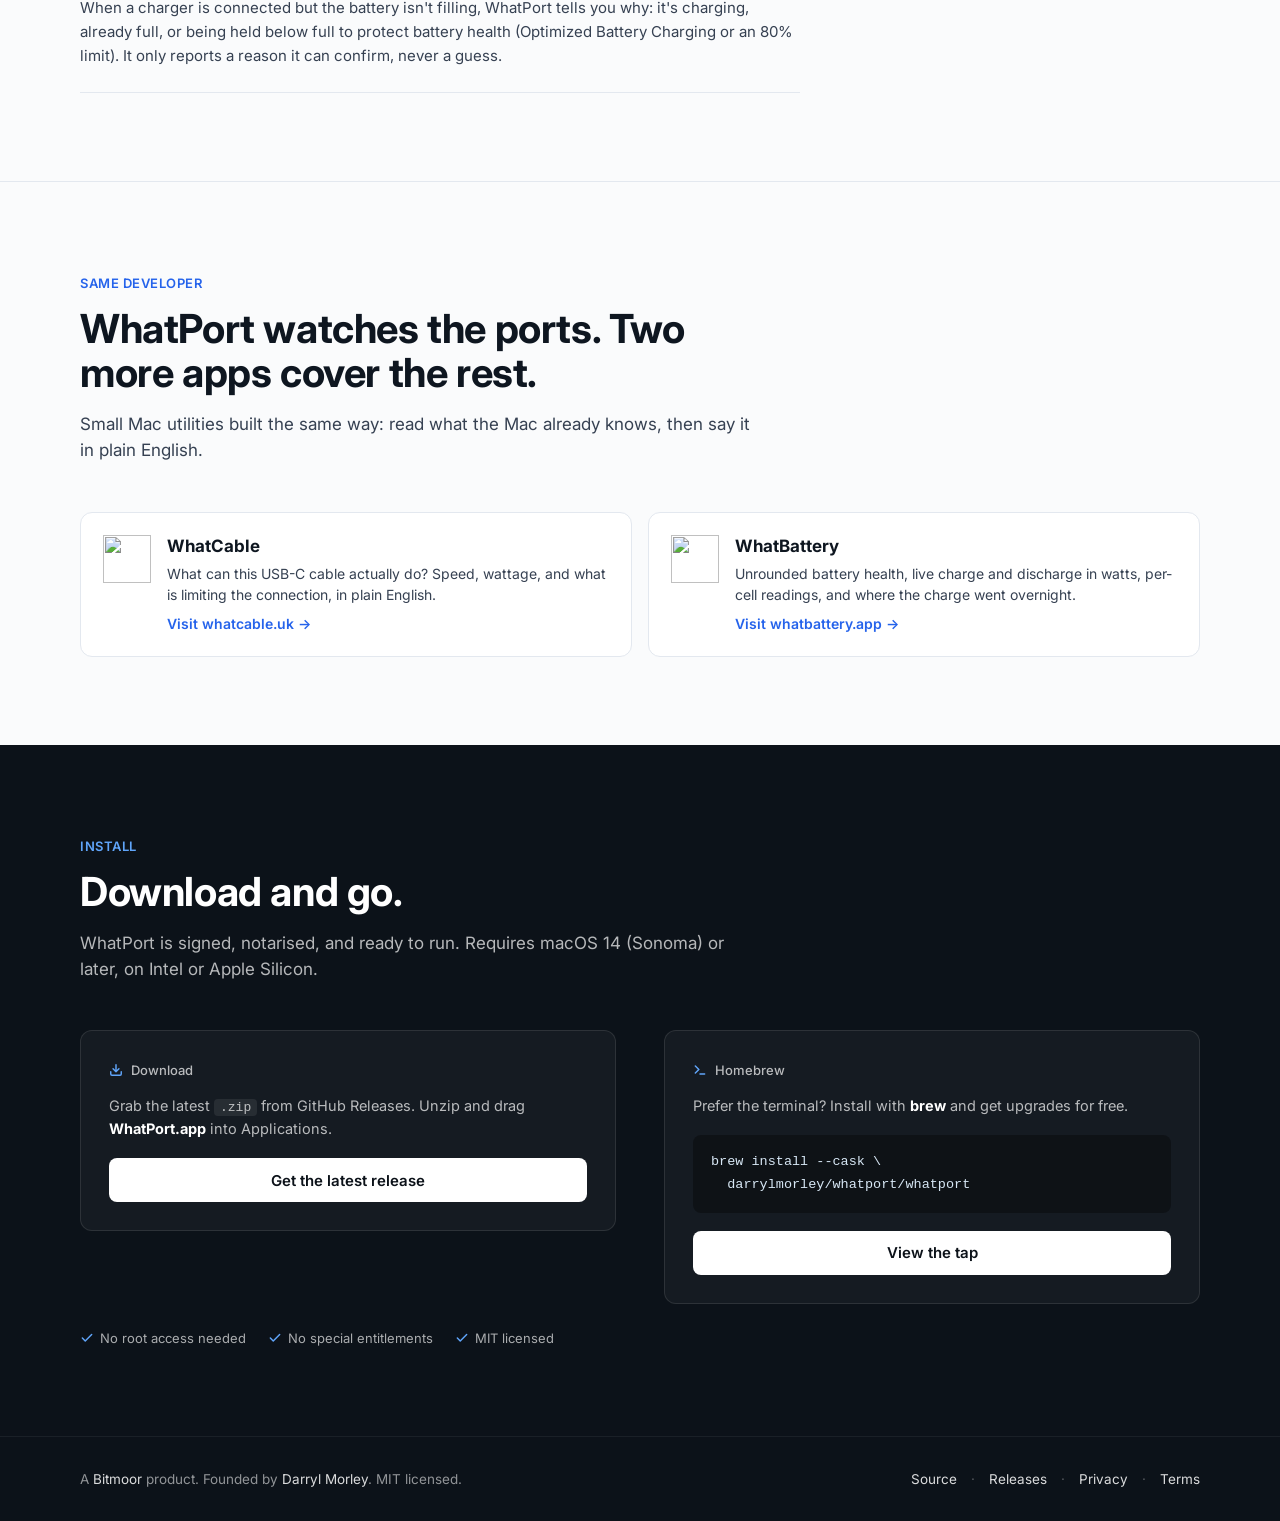
==== commit fb662d92: "Mirror from private (13370fc)" ====
--- a/docs/index.html
+++ b/docs/index.html
@@ -1261,6 +1261,7 @@
             </button>
             <p class="buy-reassure"><strong>14-day money-back guarantee, no questions asked.</strong> Full detail on Apple Silicon; Intel Macs run in reduced detail.</p>
             <p class="buy-stripe-note">Secure checkout via Stripe. Your licence key is emailed instantly.<br>By buying you agree to the <a href="/terms.html">terms and conditions</a>.</p>
+            <p class="buy-stripe-note">Student or educator? Email <a href="mailto:support@whatport.app">support@whatport.app</a> from your academic address for 50% off.</p>
             <p class="buy-error" id="buy-error" role="alert" hidden></p>
           </div>
           <p class="pro-existing">Already bought? Your key is in your email. Activate it in the app under Flight Recorder.</p>
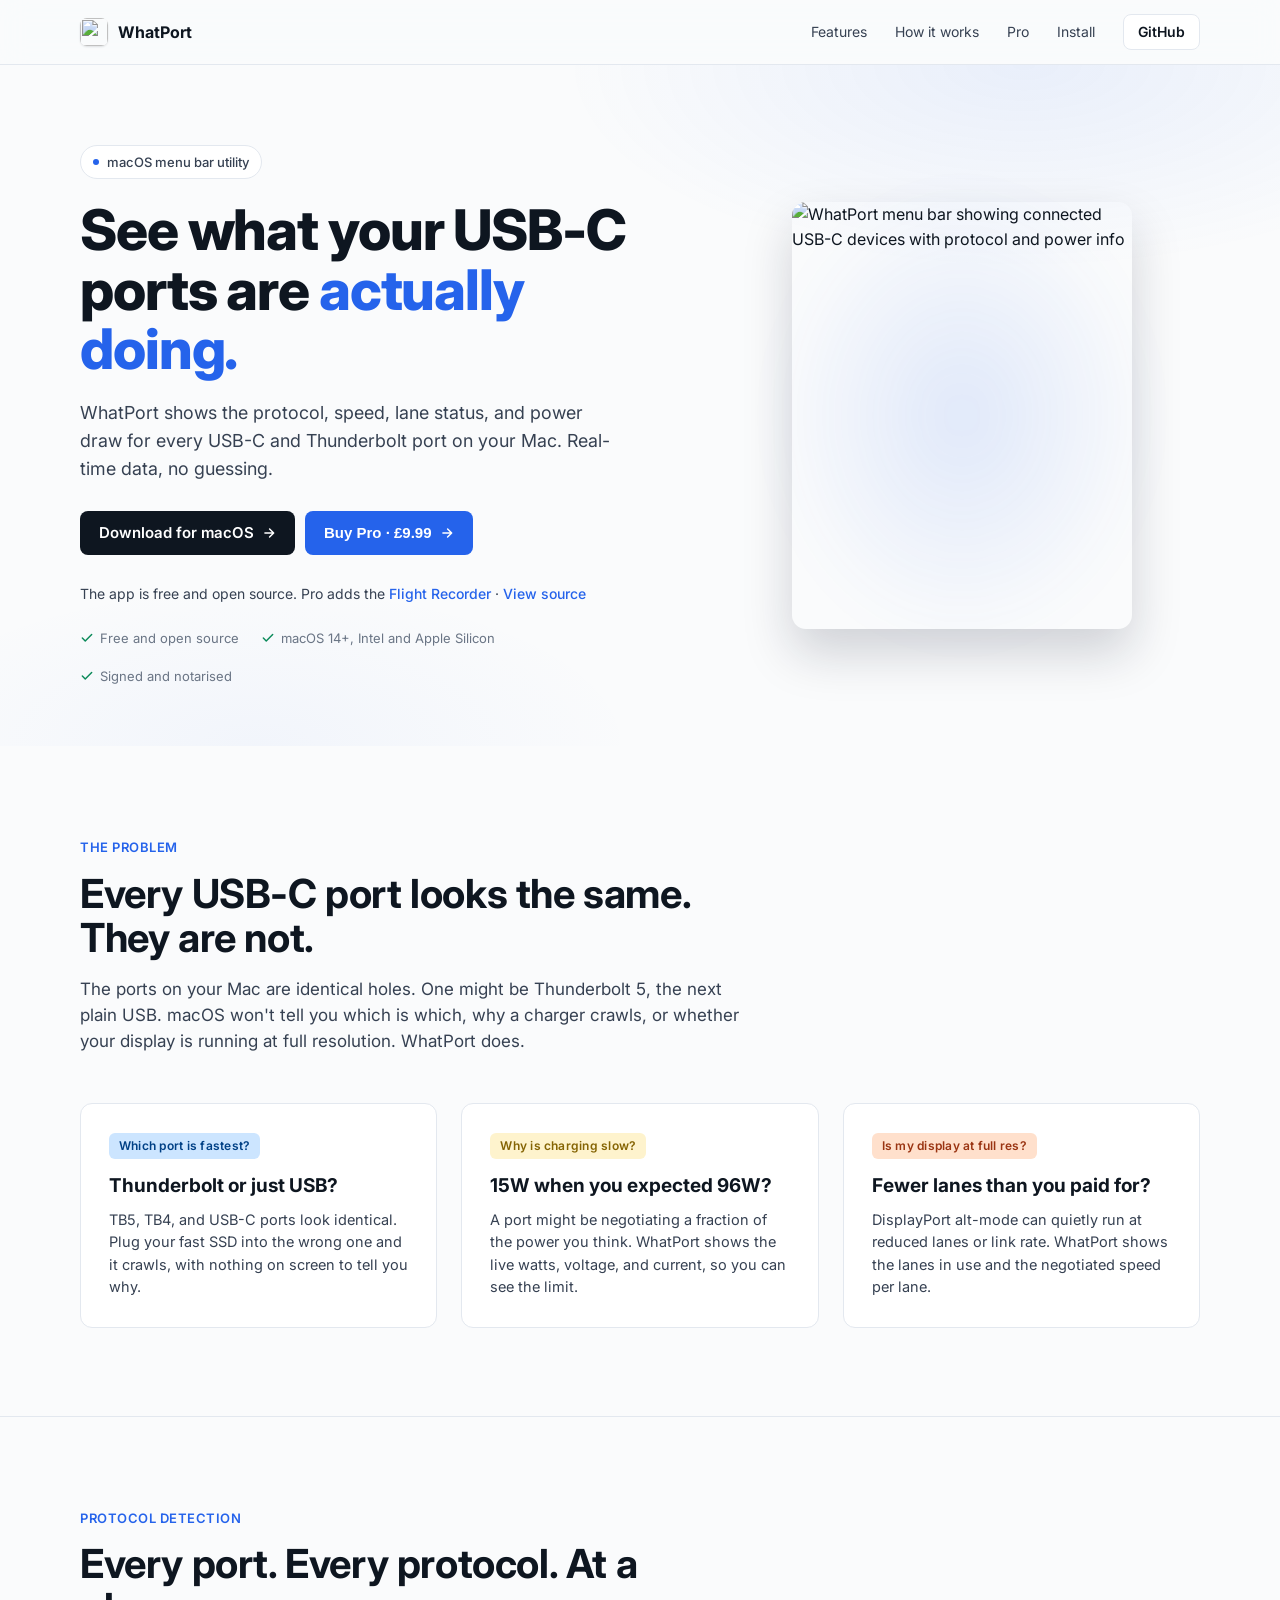
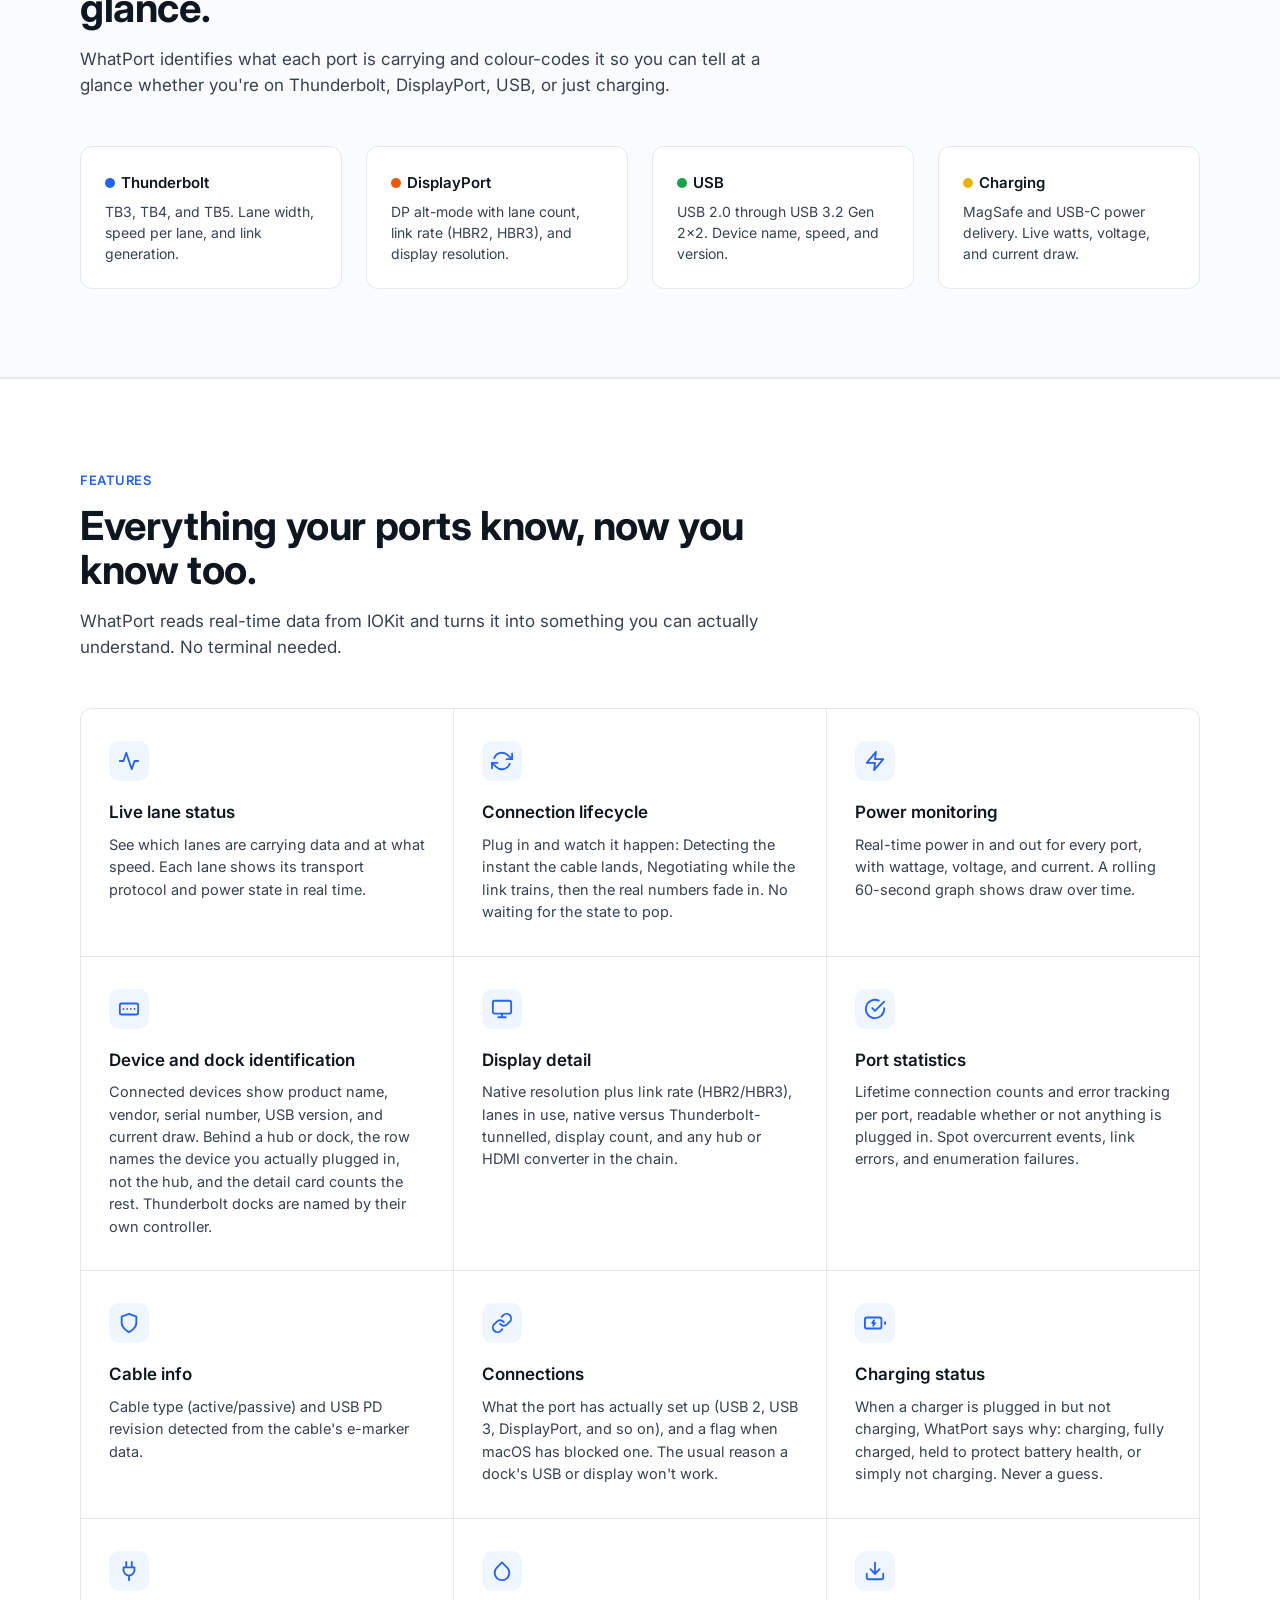
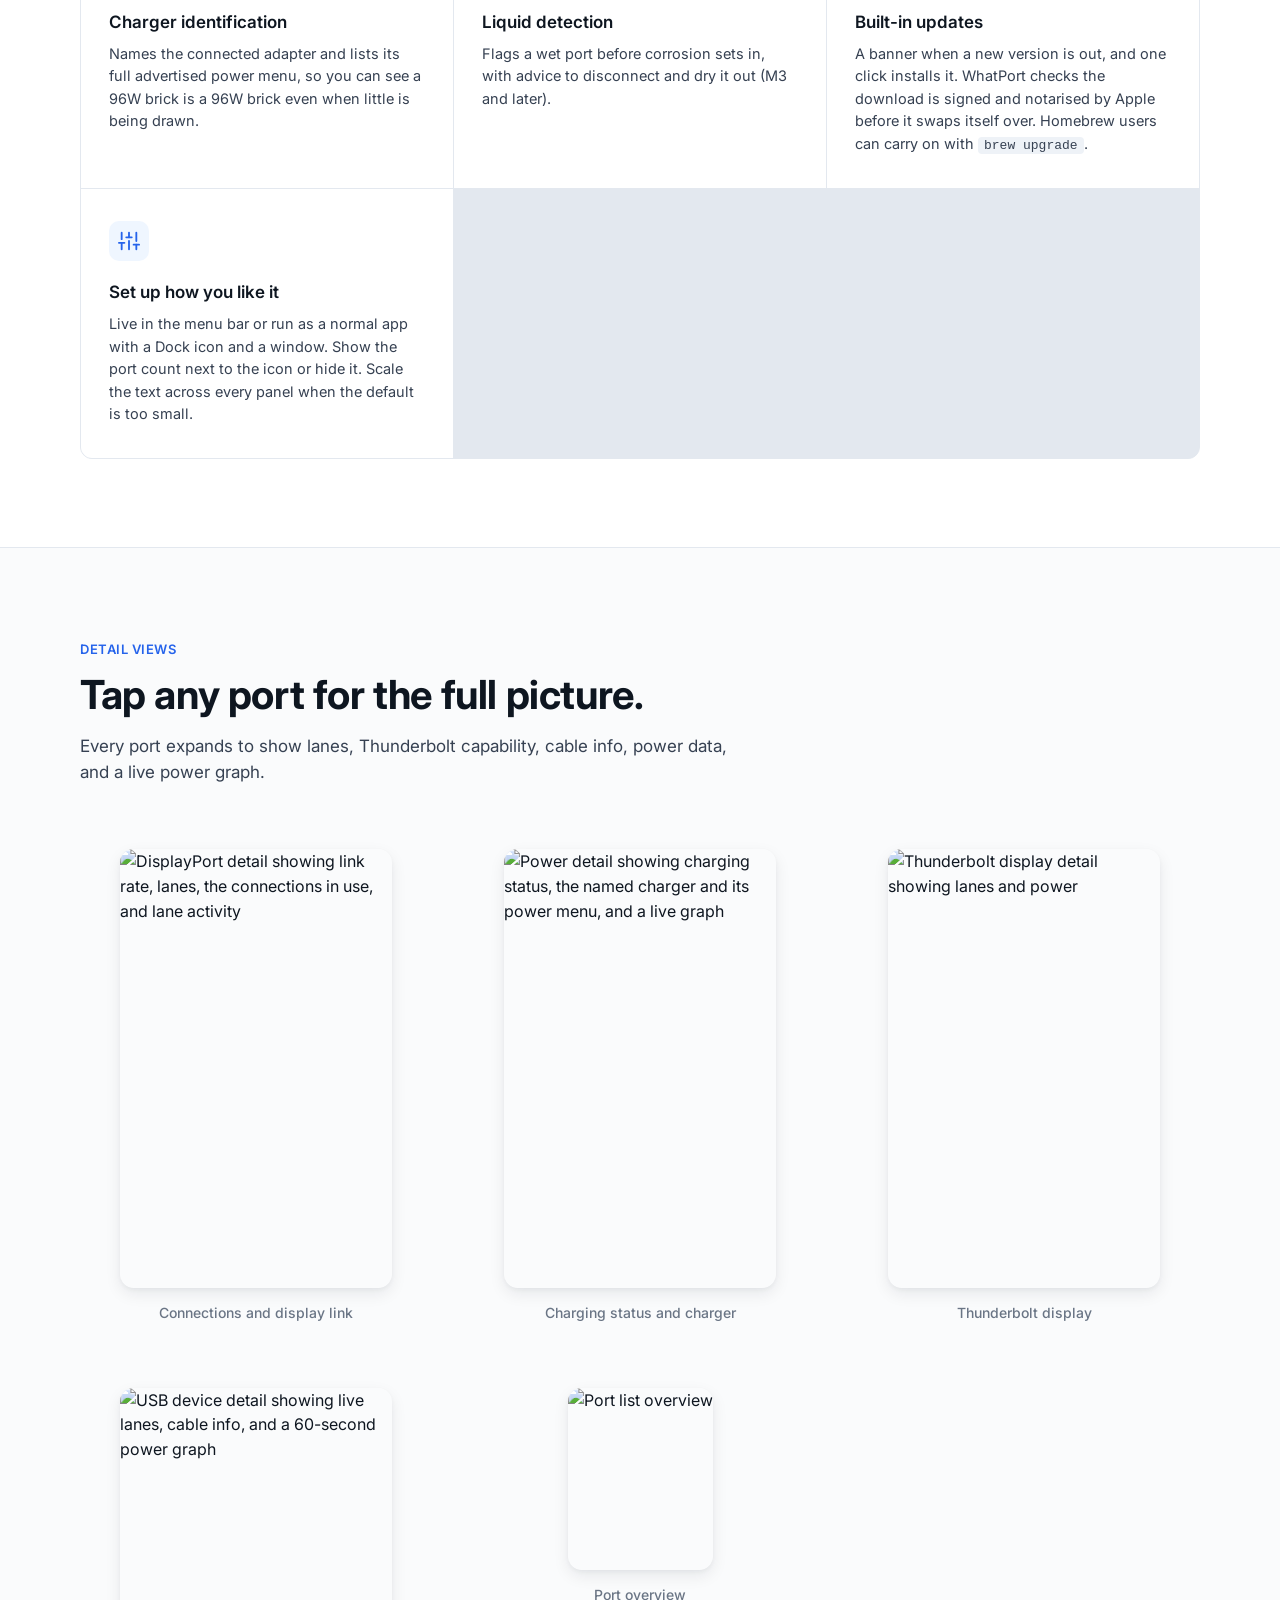
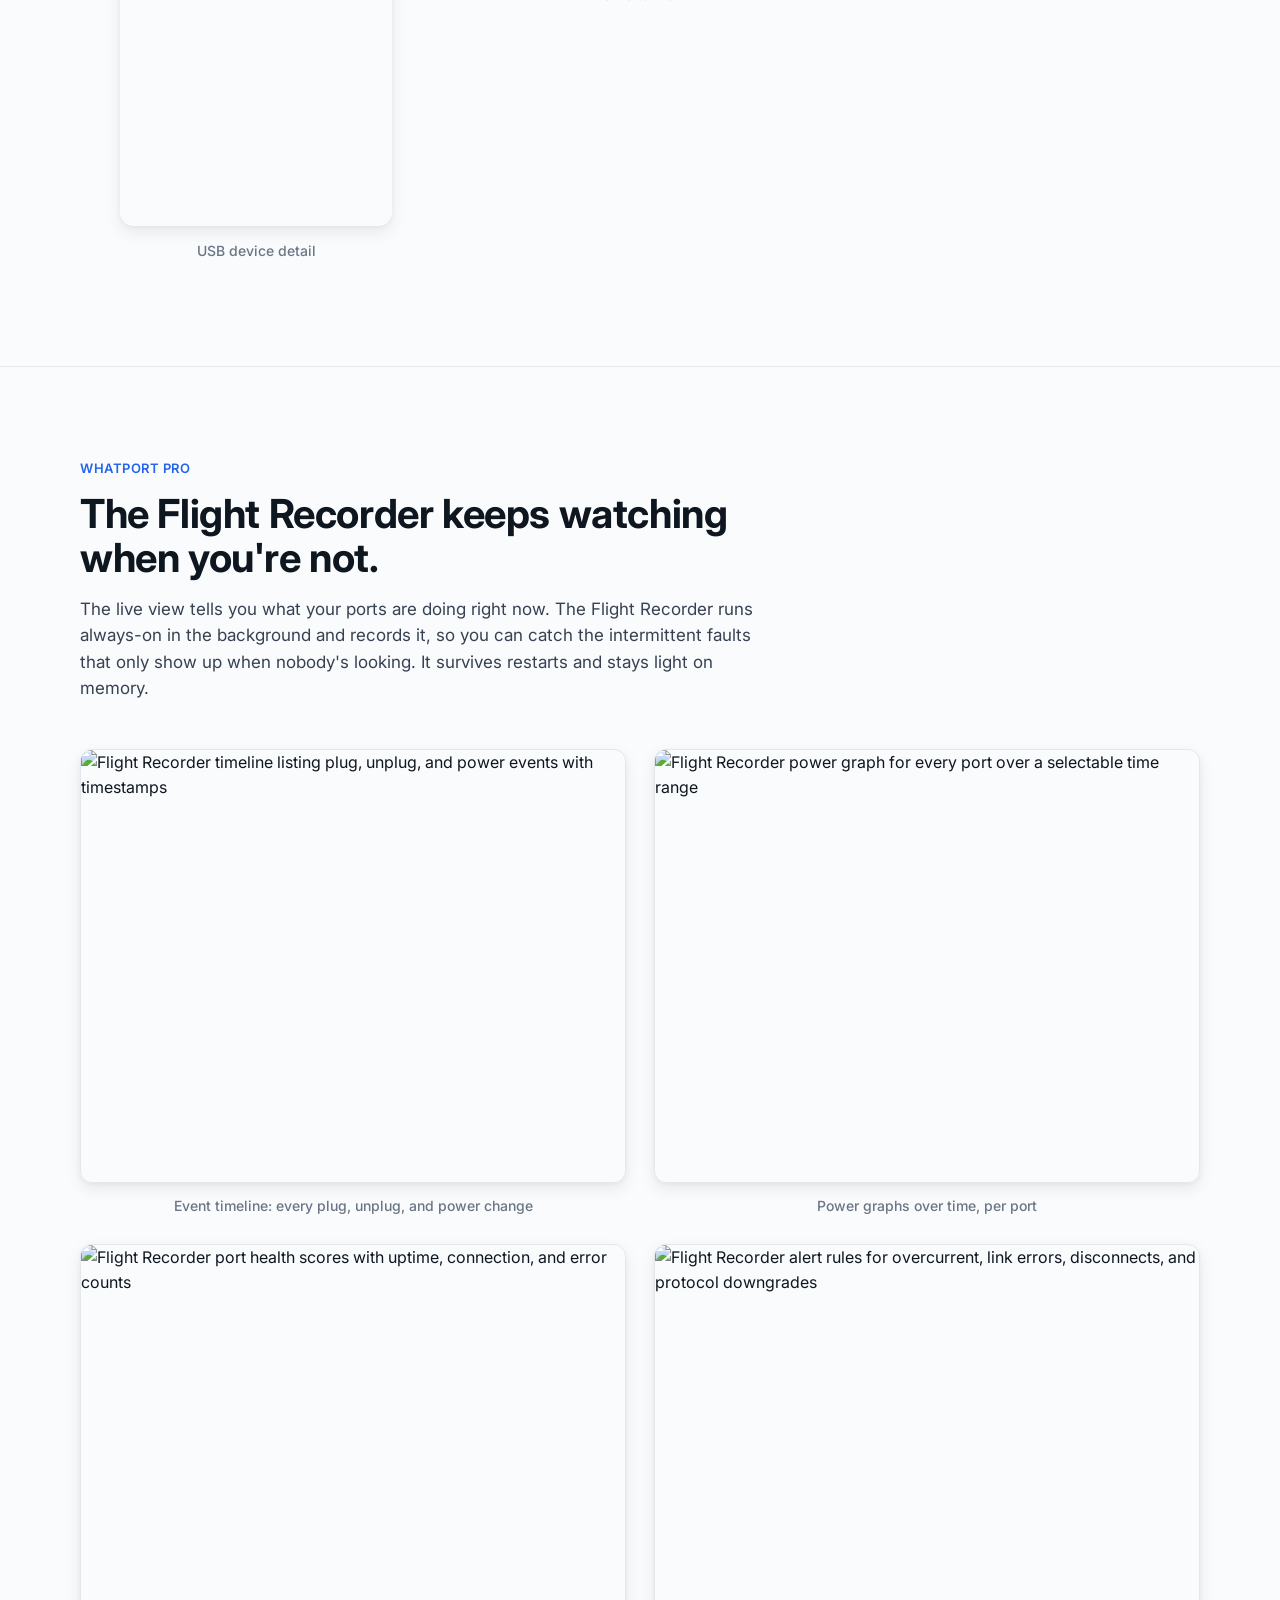
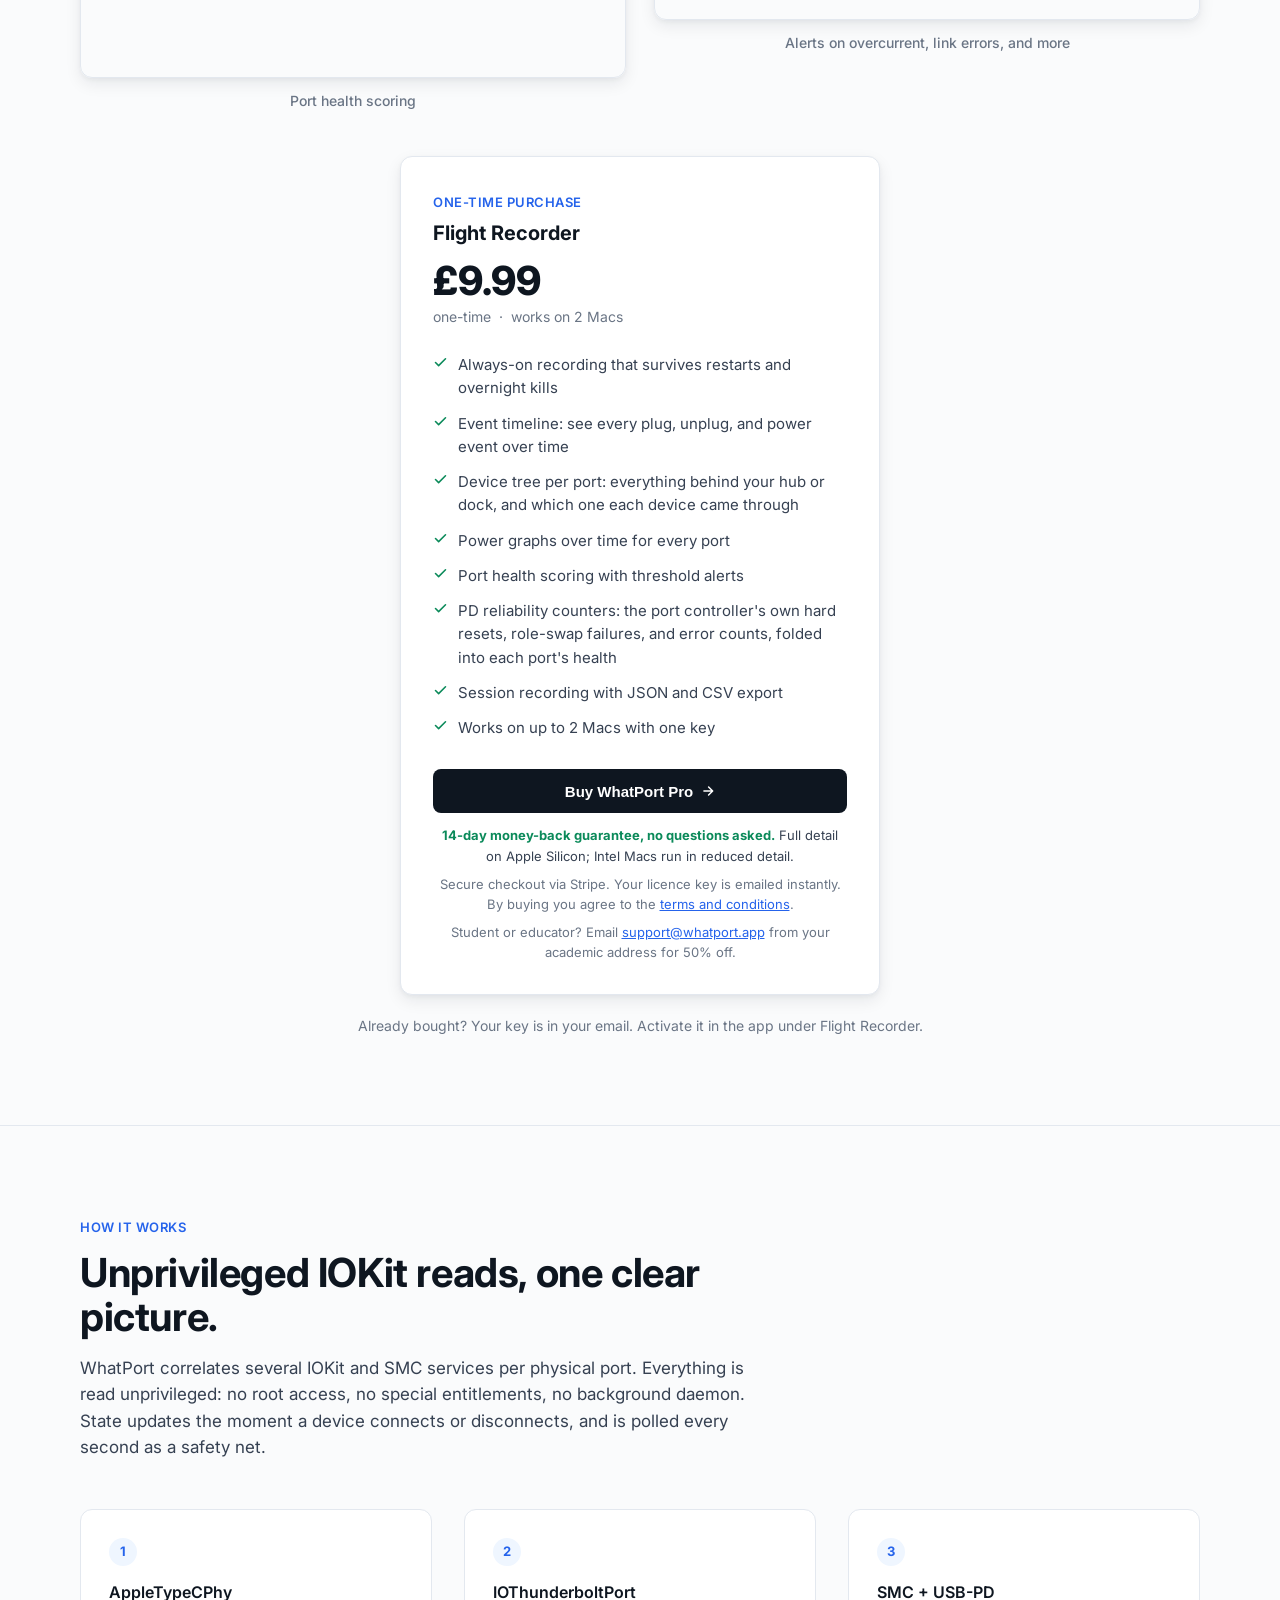
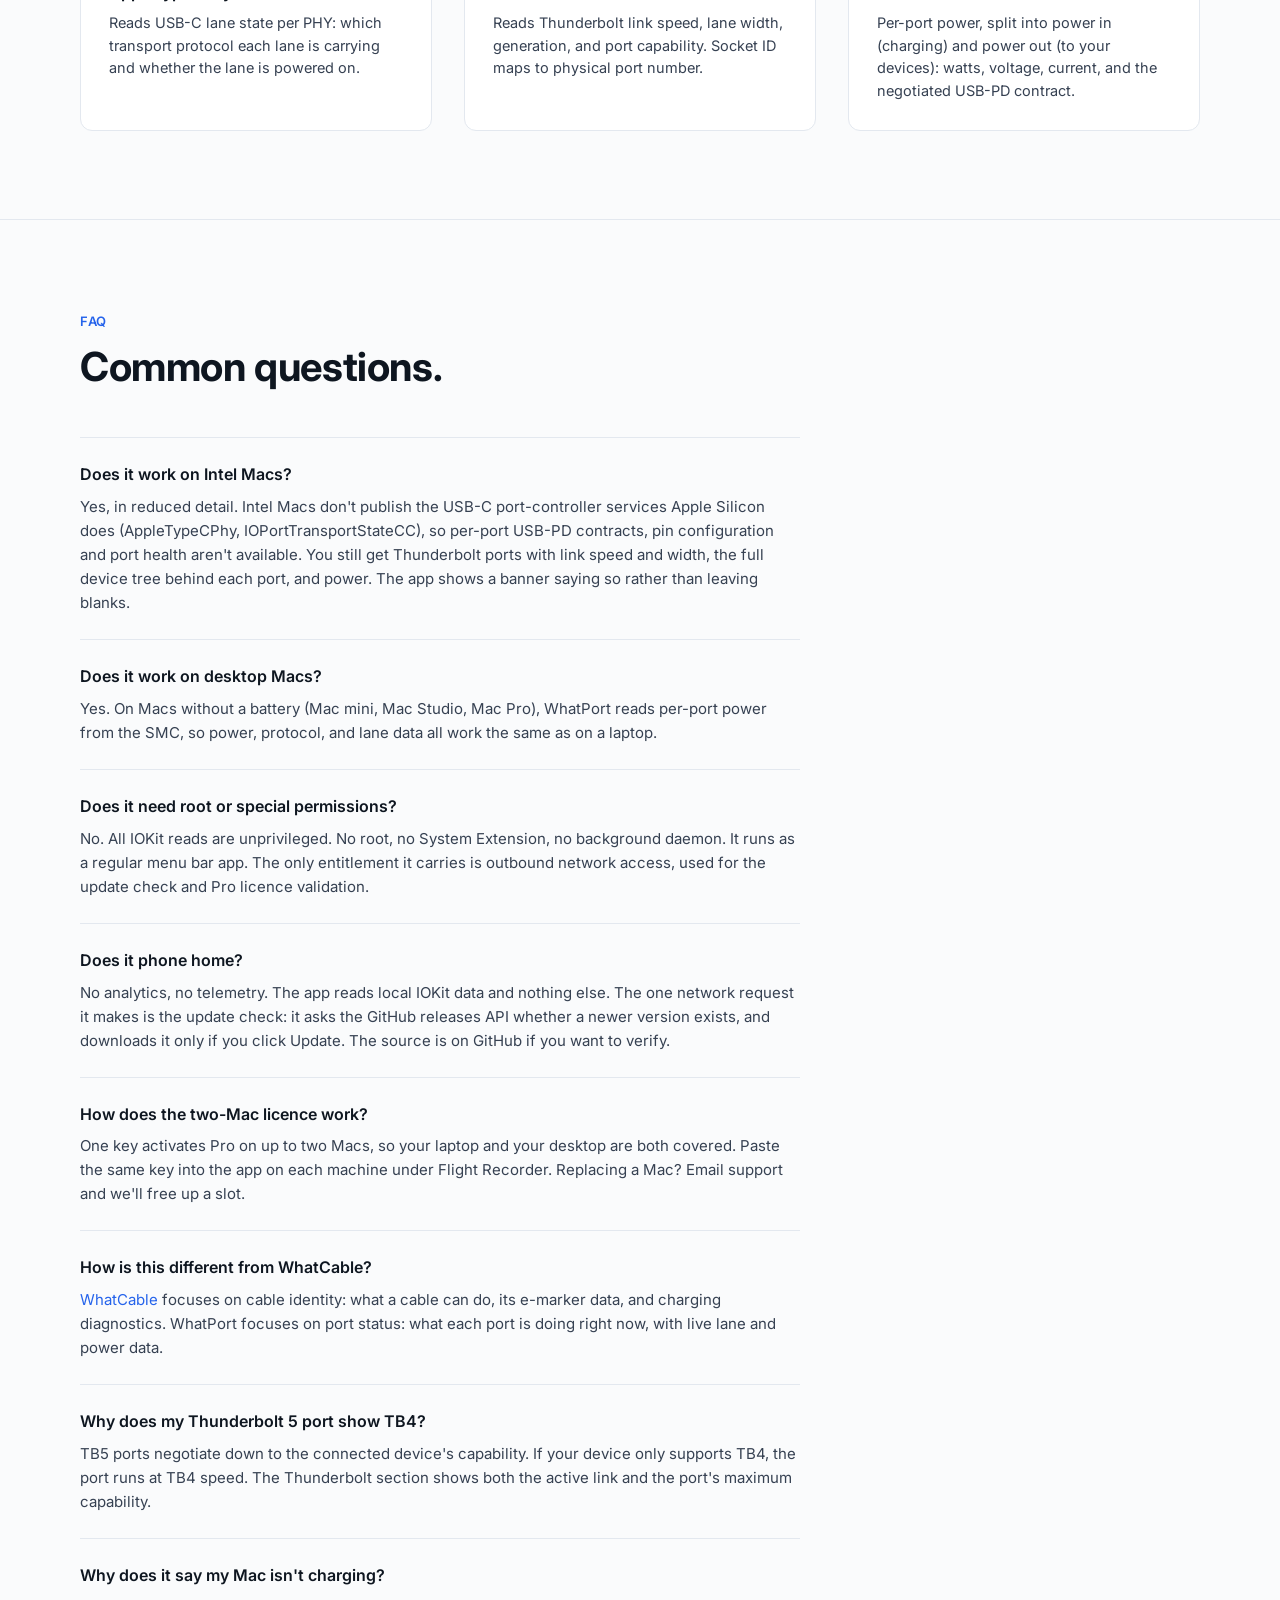
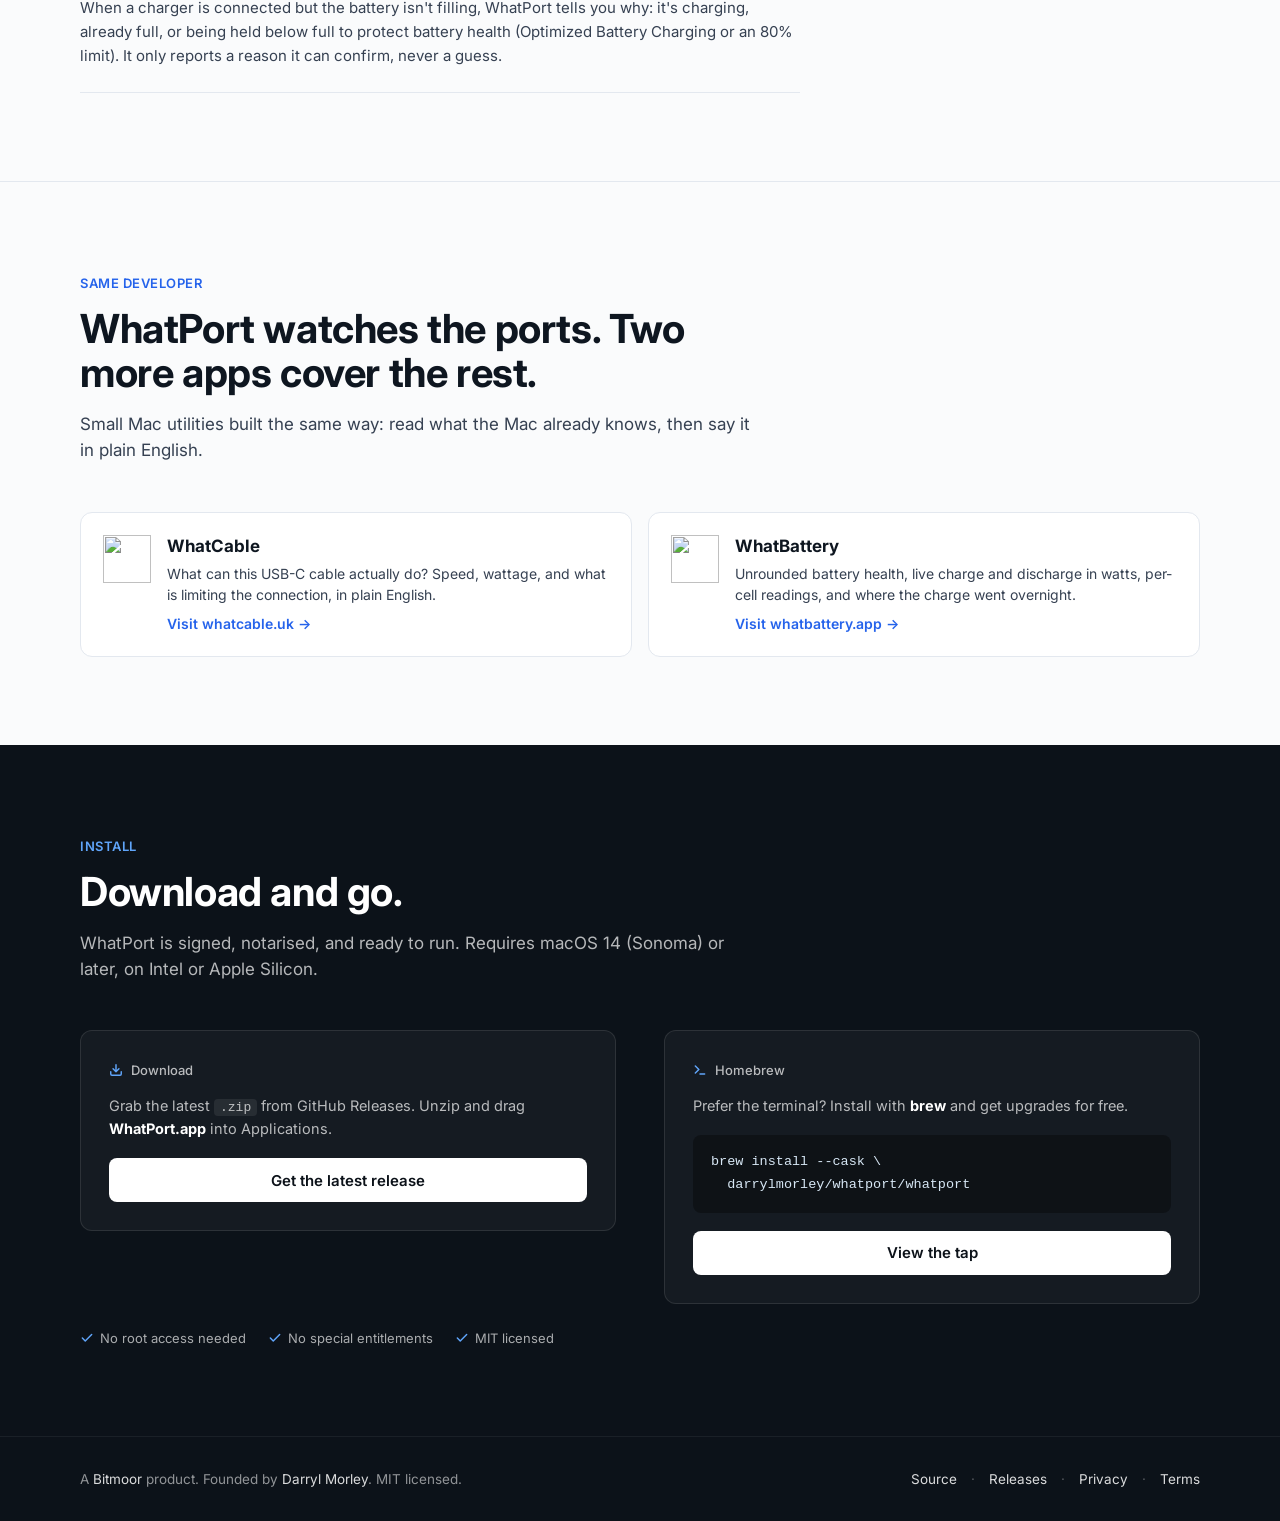
==== commit 85eca642: "Mirror from private (316102c)" ====
--- a/docs/index.html
+++ b/docs/index.html
@@ -46,7 +46,7 @@
         {
           "@type": "Offer",
           "name": "WhatPort Pro: Flight Recorder",
-          "price": "4.99",
+          "price": "9.99",
           "priceCurrency": "GBP",
           "url": "https://www.whatport.app/#pro"
         }
@@ -931,7 +931,7 @@
               <svg class="arrow" width="14" height="14" viewBox="0 0 24 24" fill="none" stroke="currentColor" stroke-width="2.5" stroke-linecap="round" stroke-linejoin="round" aria-hidden="true"><path d="M5 12h14M13 5l7 7-7 7"/></svg>
             </a>
             <button class="button buy" id="buy-pro-hero" type="button">
-              Buy Pro &middot; £4.99
+              Buy Pro &middot; £9.99
               <svg class="arrow" width="14" height="14" viewBox="0 0 24 24" fill="none" stroke="currentColor" stroke-width="2.5" stroke-linecap="round" stroke-linejoin="round" aria-hidden="true"><path d="M5 12h14M13 5l7 7-7 7"/></svg>
             </button>
           </div>
@@ -1219,7 +1219,7 @@
           <div class="pricing-card">
             <span class="card-label">One-time purchase</span>
             <p class="card-title">Flight Recorder</p>
-            <span class="price">£4.99</span>
+            <span class="price">£9.99</span>
             <span class="price-period">one-time &nbsp;&middot;&nbsp; works on 2 Macs</span>
             <ul class="pro-checklist">
               <li>
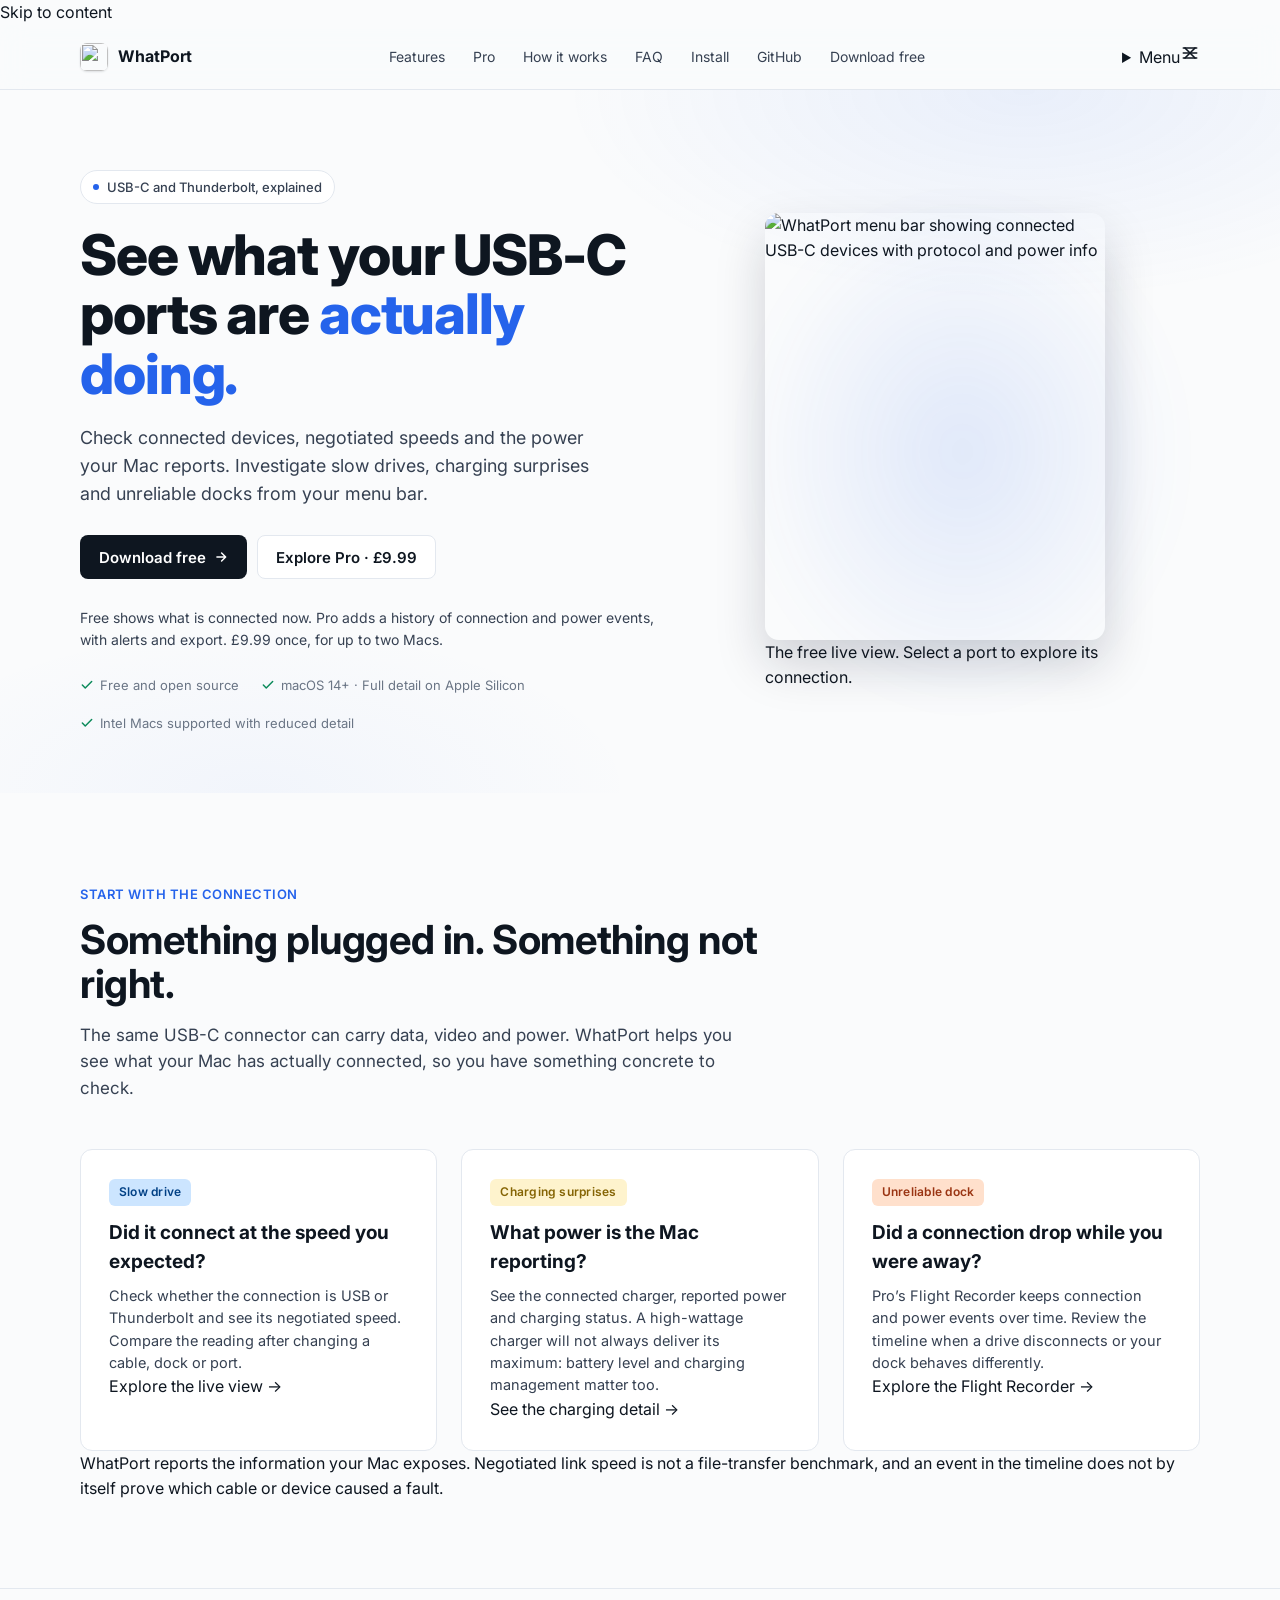
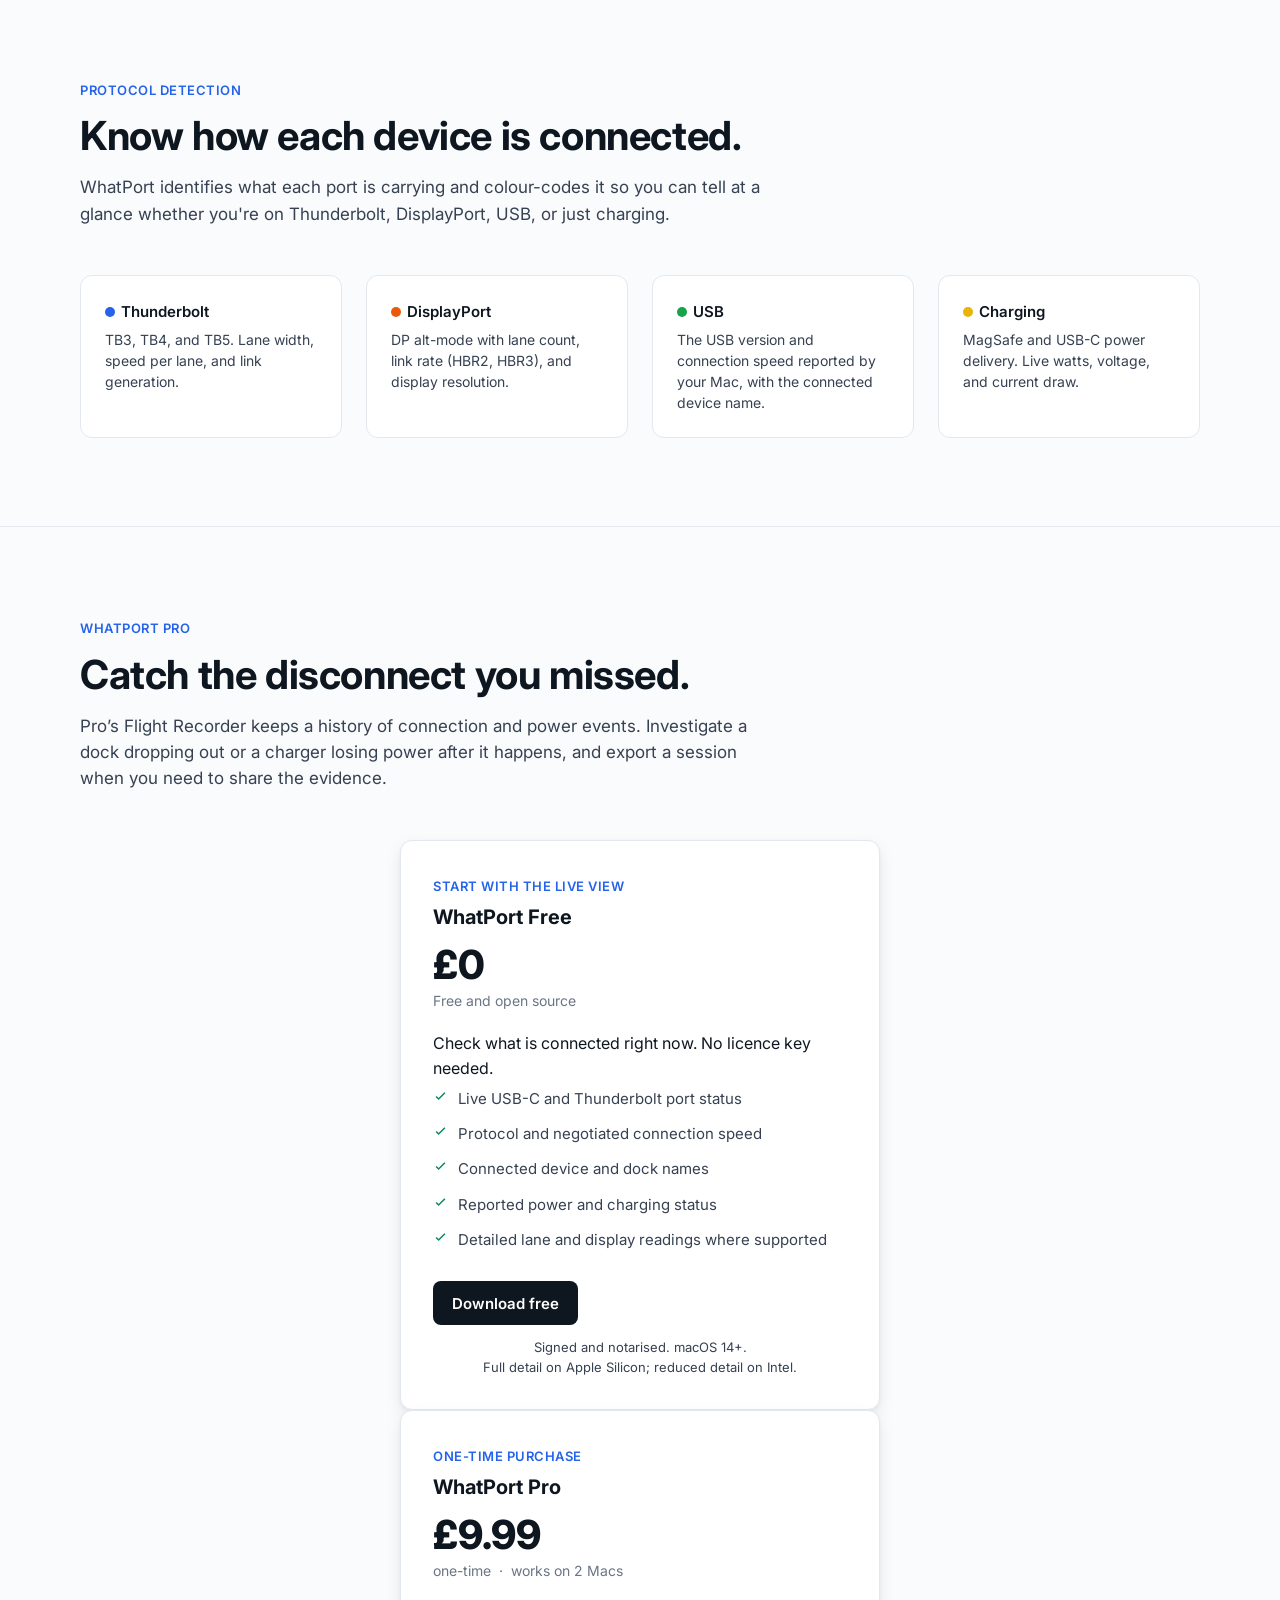
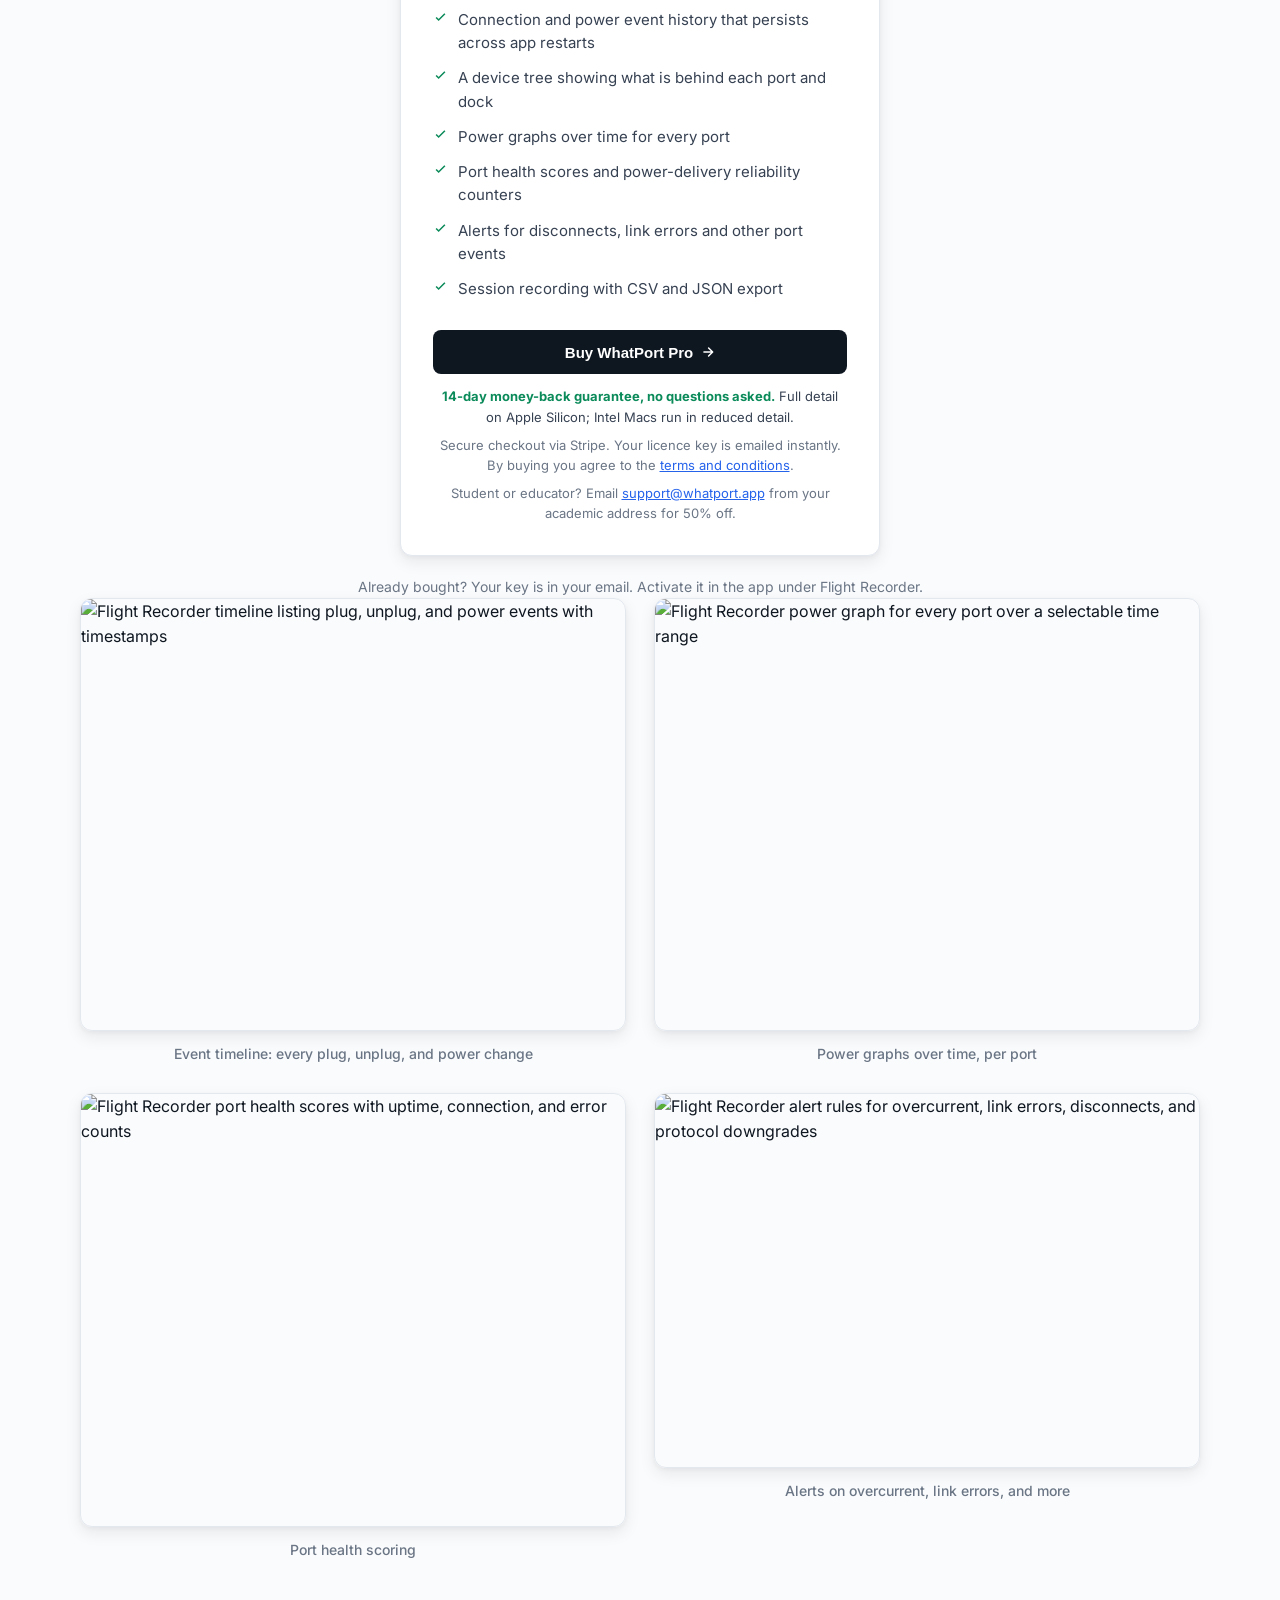
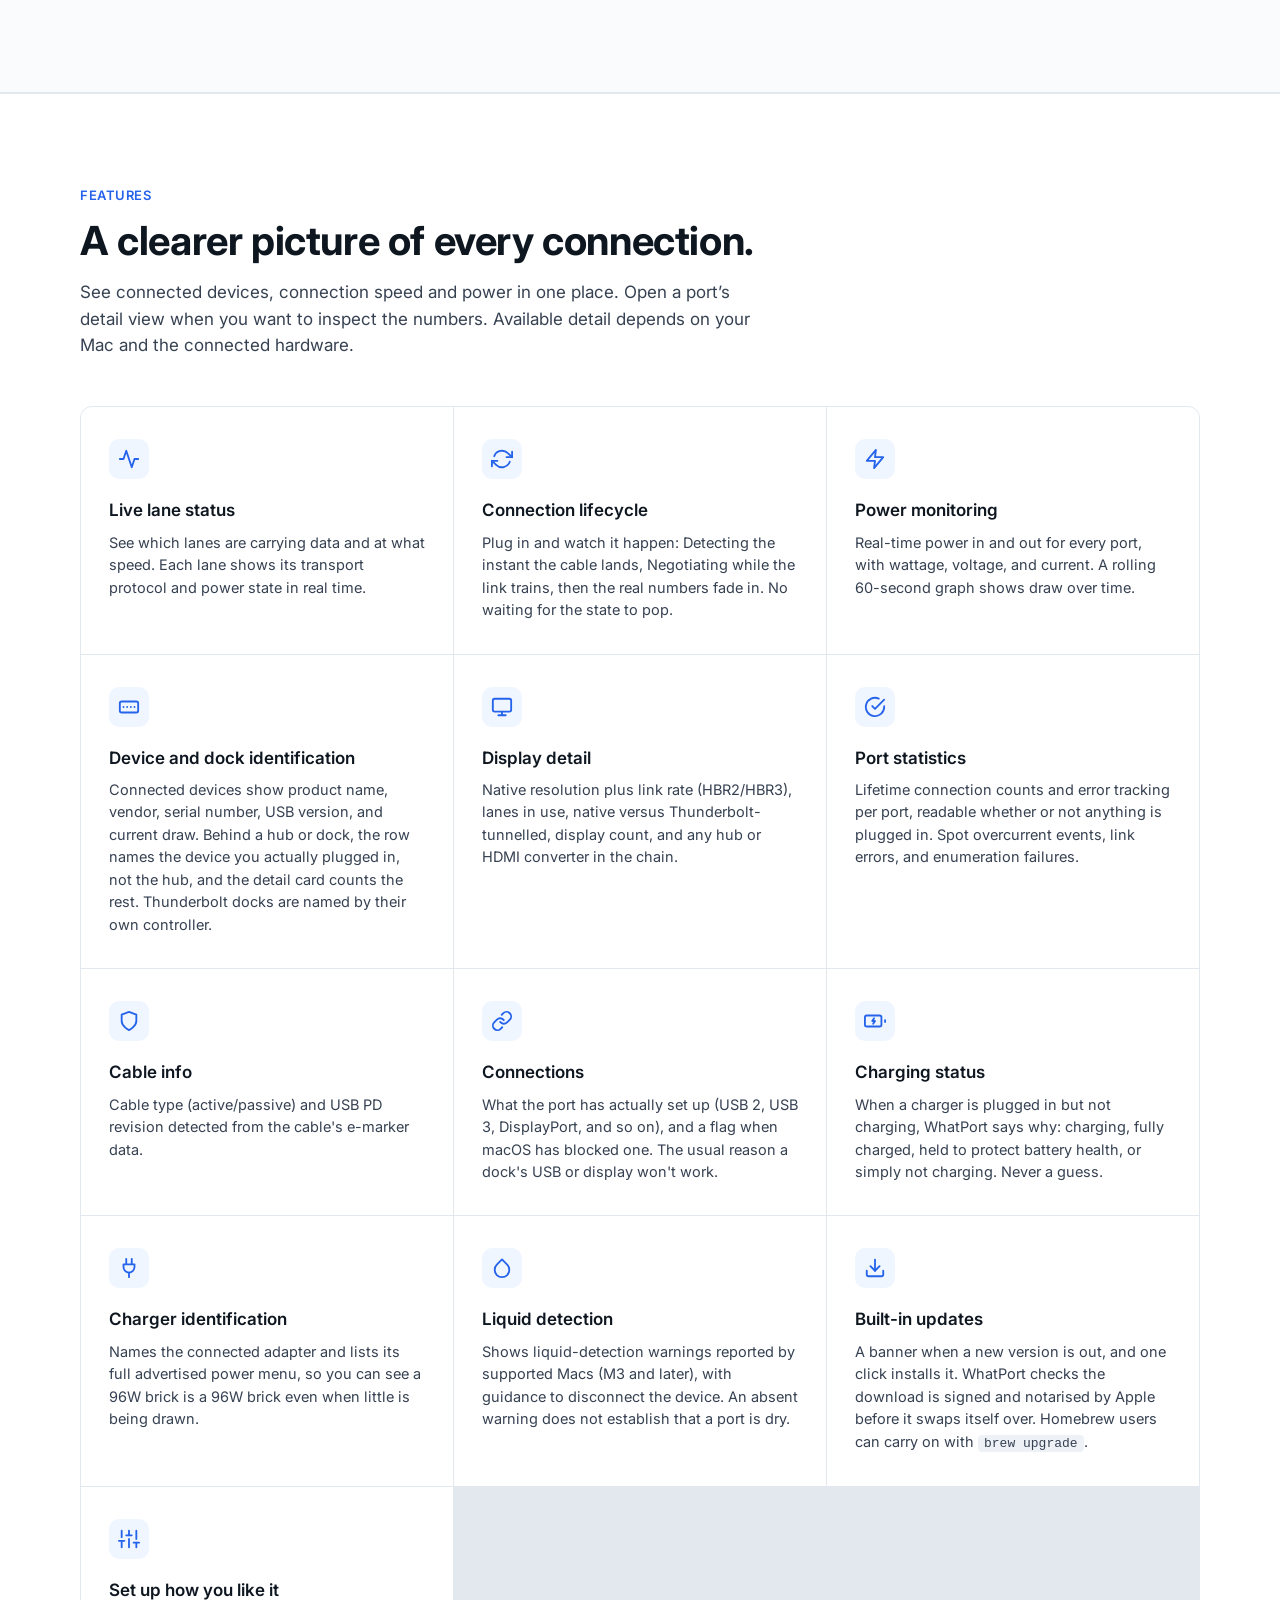
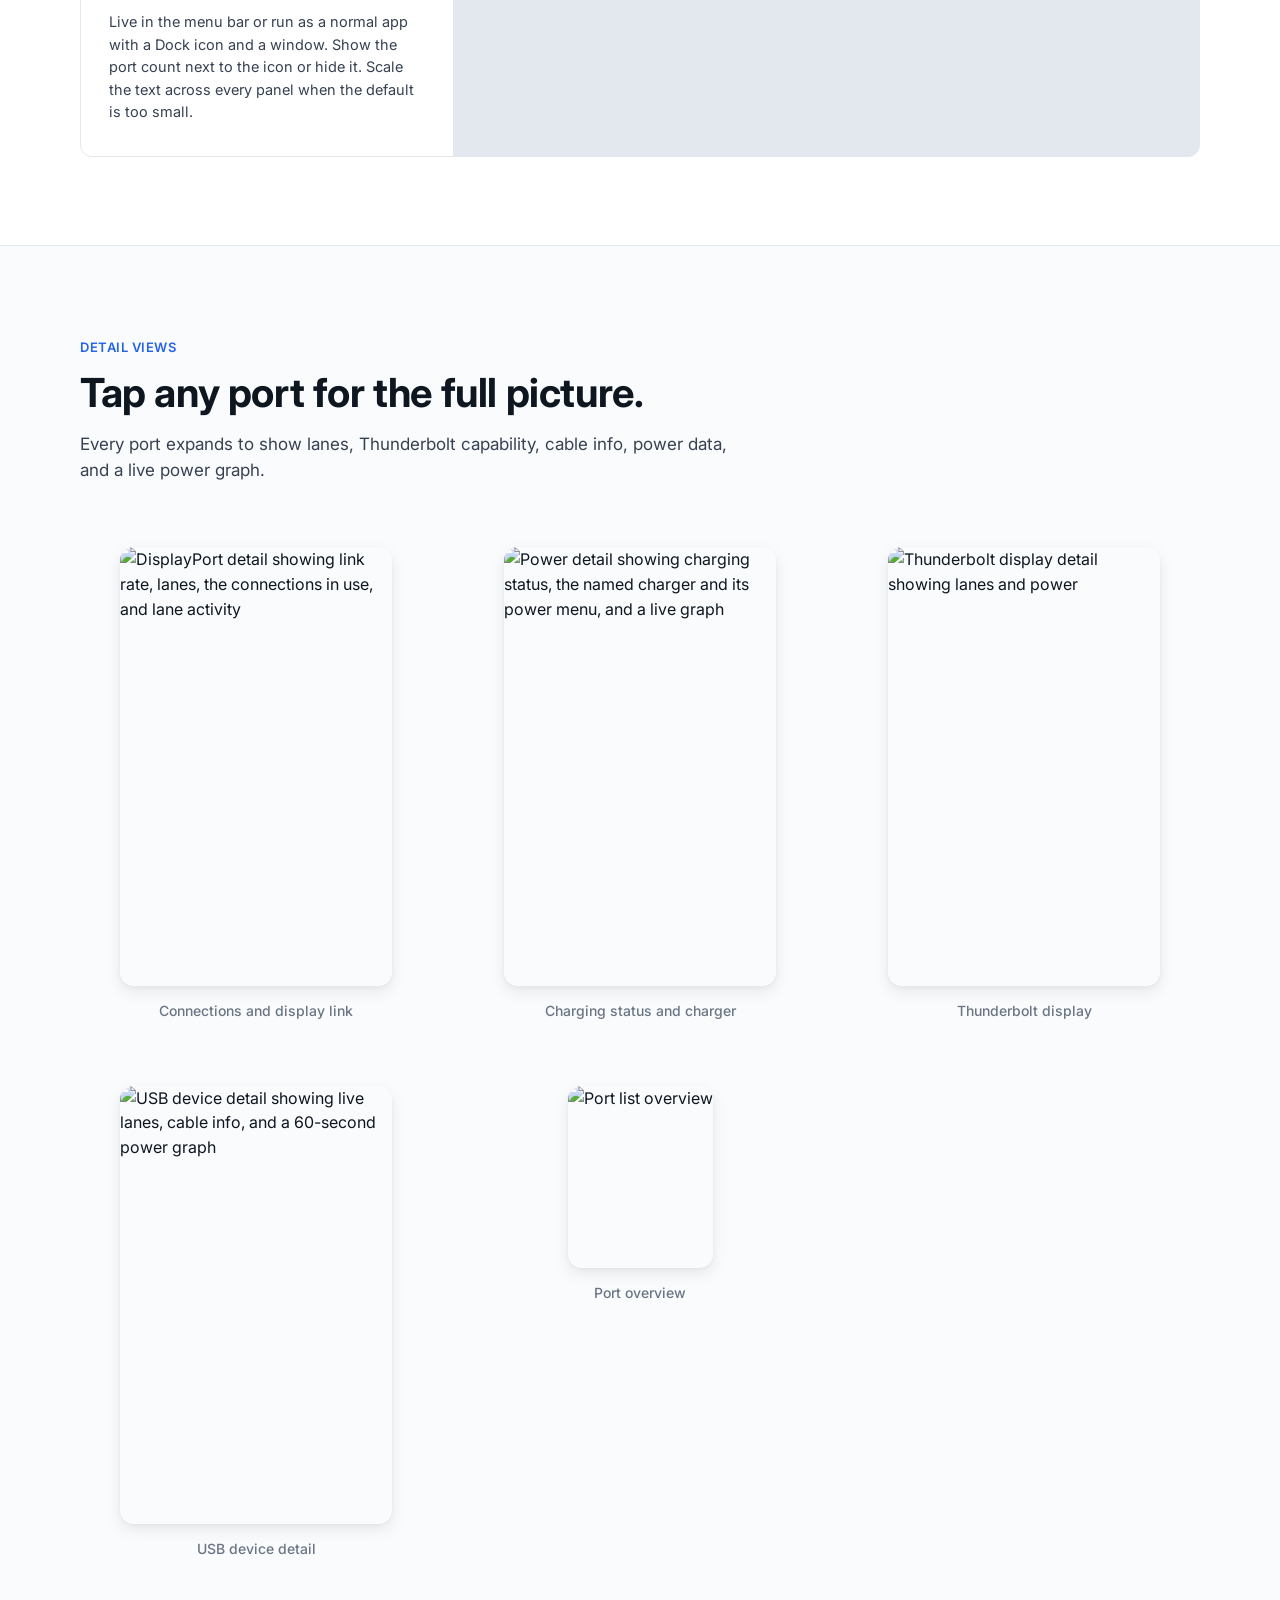
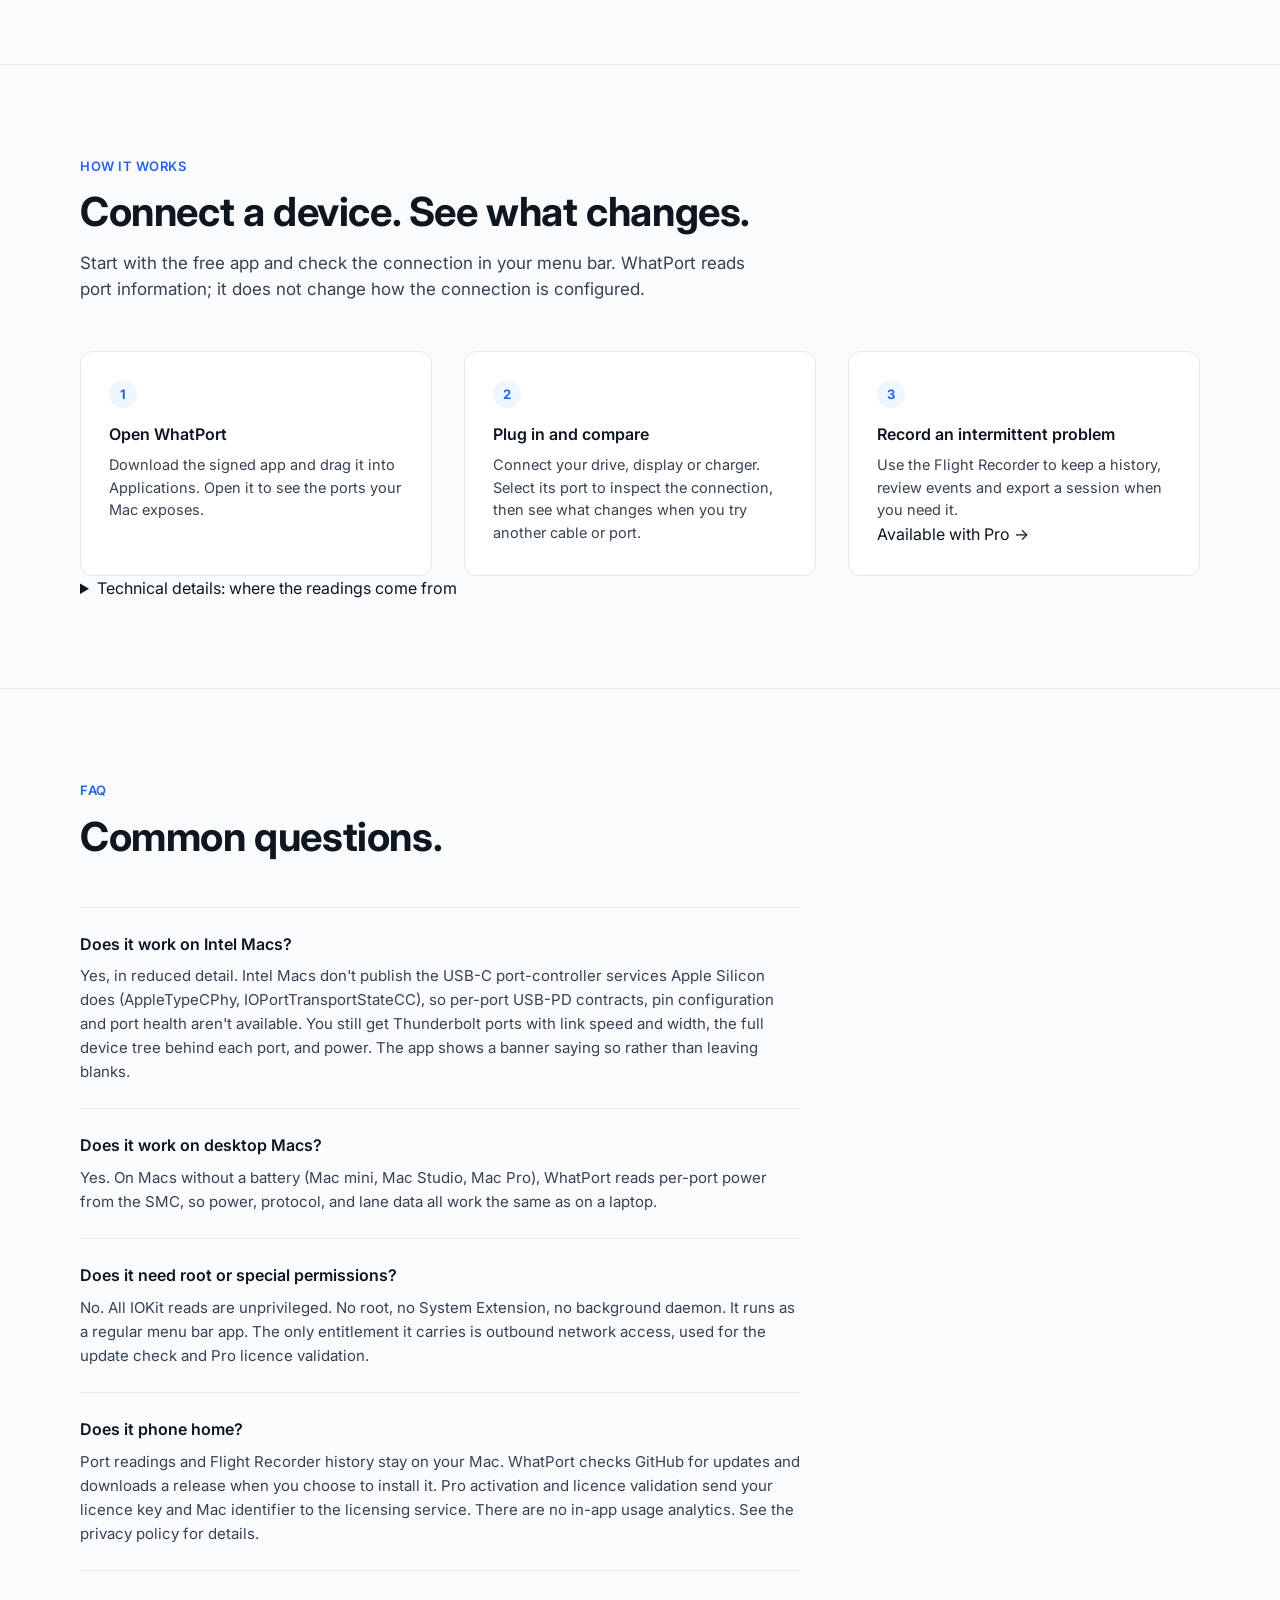
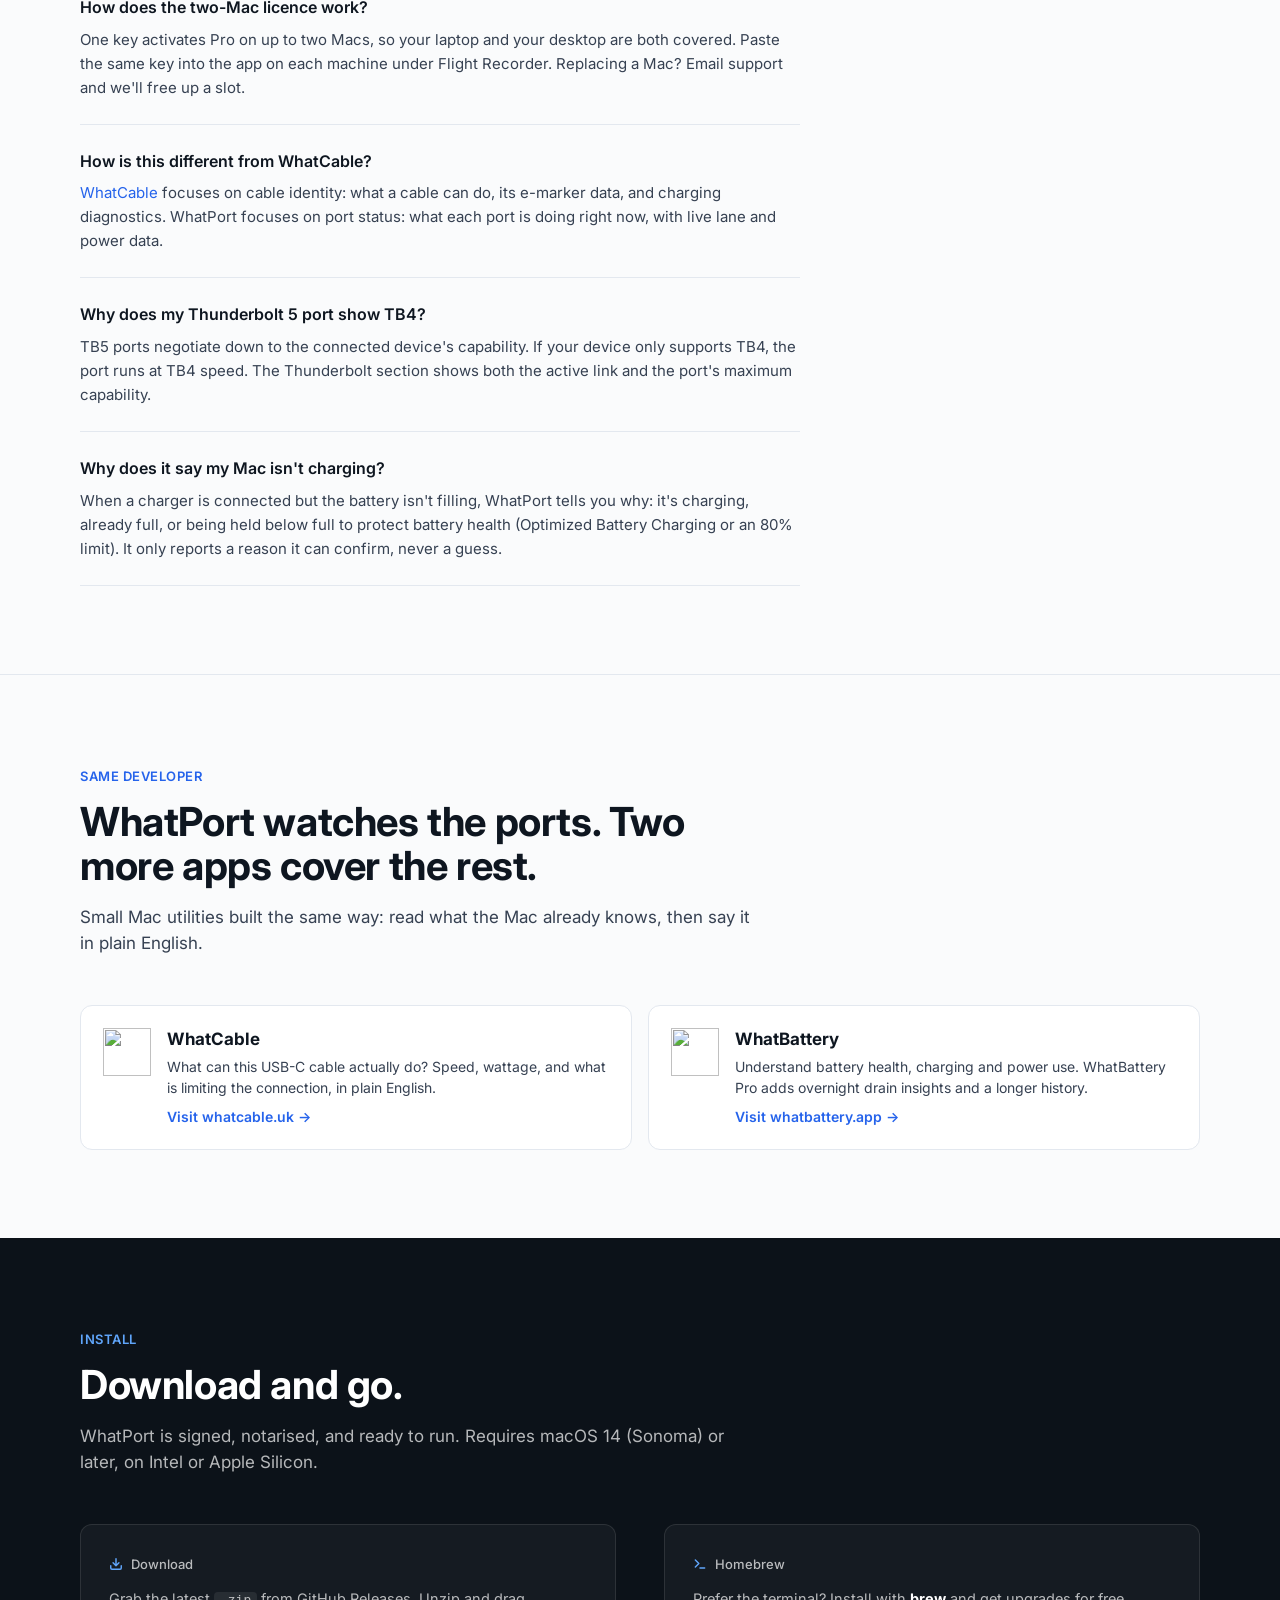
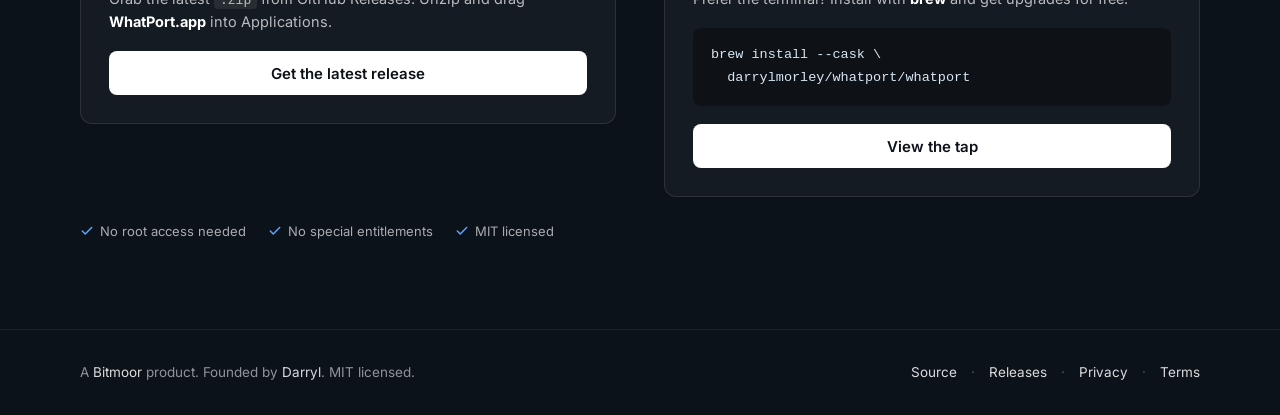
==== commit e6727567: "Mirror from private (b8687fa)" ====
--- a/docs/index.html
+++ b/docs/index.html
@@ -4,34 +4,71 @@
     <meta charset="utf-8">
     <meta name="viewport" content="width=device-width, initial-scale=1">
     <meta name="theme-color" content="#2563eb">
-    <title>WhatPort: Real-time USB-C port monitoring for Mac</title>
-    <meta
-      name="description"
-      content="See what every USB-C port on your Mac is doing right now. Protocol, speed, lane status, and live power monitoring in a lightweight menu bar app. Free, open source, Intel and Apple Silicon."
-    >
+    <title>WhatPort: USB-C and Thunderbolt monitoring for Mac</title>
+    <meta name="description" content="Check connected devices, connection speed and power on your Mac for free. WhatPort Pro adds connection history, alerts and export for £9.99 once.">
     <link rel="canonical" href="https://www.whatport.app/">
-    <link rel="icon" href="icon.png" type="image/png">
-    <link rel="apple-touch-icon" href="icon.png">
-
+    <link rel="icon" href="/icon.png" type="image/png">
+    <link rel="apple-touch-icon" href="/icon.png">
     <meta property="og:type" content="website">
     <meta property="og:site_name" content="WhatPort">
+    <meta property="og:locale" content="en_GB">
     <meta property="og:url" content="https://www.whatport.app/">
-    <meta property="og:title" content="WhatPort: Real-time USB-C port monitoring for Mac">
-    <meta property="og:description" content="See what every USB-C port on your Mac is doing. Protocol detection, live lane status, and power monitoring in a menu bar app.">
+    <meta property="og:title" content="WhatPort: USB-C and Thunderbolt monitoring for Mac">
+    <meta property="og:description" content="Check connected devices, connection speed and power on your Mac for free. WhatPort Pro adds connection history, alerts and export for £9.99 once.">
     <meta property="og:image" content="https://www.whatport.app/og-card.png">
+    <meta property="og:image:type" content="image/png">
     <meta property="og:image:width" content="1200">
     <meta property="og:image:height" content="630">
-    <meta property="og:image:alt" content="WhatPort: see what your USB-C ports are actually doing, with the menu bar port list">
-
+    <meta property="og:image:alt" content="WhatPort: see what your USB-C ports are doing, with the live port list">
     <meta name="twitter:card" content="summary_large_image">
-    <meta name="twitter:title" content="WhatPort: Real-time USB-C port monitoring for Mac">
-    <meta name="twitter:description" content="See what every USB-C port on your Mac is doing. Protocol detection, live lane status, and power monitoring in a menu bar app.">
+    <meta name="twitter:title" content="WhatPort: USB-C and Thunderbolt monitoring for Mac">
+    <meta name="twitter:description" content="Check connected devices, connection speed and power on your Mac for free. WhatPort Pro adds connection history, alerts and export for £9.99 once.">
     <meta name="twitter:image" content="https://www.whatport.app/og-card.png">
-    <meta name="twitter:image:alt" content="WhatPort: see what your USB-C ports are actually doing, with the menu bar port list">
-
+    <meta name="twitter:image:alt" content="WhatPort: see what your USB-C ports are doing, with the live port list">
     <script type="application/ld+json">
+{
+  "@context": "https://schema.org",
+  "@graph": [
     {
-      "@context": "https://schema.org",
+      "@type": "Organization",
+      "@id": "https://www.whatport.app/#publisher",
+      "name": "Bitmoor Ltd",
+      "url": "https://www.bitmoor.co.uk/"
+    },
+    {
+      "@type": "WebSite",
+      "@id": "https://www.whatport.app/#website",
+      "name": "WhatPort",
+      "url": "https://www.whatport.app/",
+      "publisher": {
+        "@id": "https://www.whatport.app/#publisher"
+      },
+      "inLanguage": "en-GB"
+    },
+    {
+      "@type": "WebPage",
+      "@id": "https://www.whatport.app/#webpage",
+      "url": "https://www.whatport.app/",
+      "name": "WhatPort: USB-C and Thunderbolt monitoring for Mac",
+      "description": "Check connected devices, connection speed and power on your Mac for free. WhatPort Pro adds connection history, alerts and export for £9.99 once.",
+      "isPartOf": {
+        "@id": "https://www.whatport.app/#website"
+      },
+      "inLanguage": "en-GB",
+      "mainEntity": {
+        "@id": "https://www.whatport.app/#app"
+      },
+      "hasPart": {
+        "@id": "https://www.whatport.app/#faq"
+      }
+    },
+    {
+      "@type": "Person",
+      "@id": "https://www.whatport.app/#creator",
+      "name": "Darryl",
+      "url": "https://www.darrylmorley.co.uk/"
+    },
+    {
       "@type": "SoftwareApplication",
       "name": "WhatPort",
       "operatingSystem": "macOS 14+",
@@ -41,7 +78,8 @@
           "@type": "Offer",
           "name": "WhatPort",
           "price": "0",
-          "priceCurrency": "GBP"
+          "priceCurrency": "GBP",
+          "url": "https://www.whatport.app/#install"
         },
         {
           "@type": "Offer",
@@ -51,23 +89,31 @@
           "url": "https://www.whatport.app/#pro"
         }
       ],
-      "description": "Real-time USB-C port monitoring for Mac. See protocol, speed, lane status, and power for every port.",
-      "url": "https://www.whatport.app",
+      "description": "Check connected devices, connection speed and power on your Mac for free. WhatPort Pro adds connection history, alerts and export for £9.99 once.",
+      "url": "https://www.whatport.app/",
       "downloadUrl": "https://github.com/darrylmorley/whatport/releases/latest/download/WhatPort.zip",
       "softwareVersion": "1.10.0",
       "author": {
-        "@type": "Person",
-        "name": "Darryl Morley",
-        "url": "https://github.com/darrylmorley"
+        "@id": "https://www.whatport.app/#creator"
       },
-      "license": "https://opensource.org/licenses/MIT"
-    }
-    </script>
-
-    <script type="application/ld+json">
+      "@id": "https://www.whatport.app/#app",
+      "publisher": {
+        "@id": "https://www.whatport.app/#publisher"
+      },
+      "image": "https://www.whatport.app/og-card.png",
+      "screenshot": [
+        "https://www.whatport.app/screenshot-list.webp",
+        "https://www.whatport.app/flight-recorder-timeline.webp"
+      ],
+      "installUrl": "https://www.whatport.app/#install"
+    },
     {
-      "@context": "https://schema.org",
       "@type": "FAQPage",
+      "@id": "https://www.whatport.app/#faq",
+      "url": "https://www.whatport.app/#faq",
+      "isPartOf": {
+        "@id": "https://www.whatport.app/#webpage"
+      },
       "mainEntity": [
         {
           "@type": "Question",
@@ -98,7 +144,7 @@
           "name": "Does it phone home?",
           "acceptedAnswer": {
             "@type": "Answer",
-            "text": "No analytics, no telemetry. The app reads local IOKit data and nothing else. The one network request it makes is the update check: it asks the GitHub releases API whether a newer version exists, and downloads it only if you click Update. The source is on GitHub if you want to verify."
+            "text": "Port readings and Flight Recorder history stay on your Mac. WhatPort checks GitHub for updates and downloads a release when you choose to install it. Pro activation and licence validation send your licence key and Mac identifier to the licensing service. There are no in-app usage analytics. See the privacy policy for details."
           }
         },
         {
@@ -135,6 +181,8 @@
         }
       ]
     }
+  ]
+}
     </script>
 
     <link rel="preconnect" href="https://fonts.googleapis.com">
@@ -894,50 +942,58 @@
       }
       .hero-pro-line a { color: var(--accent); font-weight: 500; }
     </style>
+    <link rel="stylesheet" href="/site.css?v=4c3ccfb95beb">
   </head>
-  <body>
+  <body class="home">
+    <a class="skip-link" href="#main">Skip to content</a>
     <nav class="nav" aria-label="Primary">
       <div class="wrap nav-inner">
-        <a class="brand" href="/">
-          <img class="mark" src="icon.png" alt="" aria-hidden="true" width="28" height="28">
-          <span>WhatPort</span>
-        </a>
+        <a class="brand" href="/" aria-label="WhatPort home"><img class="mark" src="/icon.png" alt="" aria-hidden="true" width="28" height="28"><span>WhatPort</span></a>
         <div class="nav-links">
-          <a href="#features">Features</a>
-          <a href="#how">How it works</a>
-          <a href="#pro">Pro</a>
-          <a href="#install">Install</a>
-          <a class="button secondary" href="https://github.com/darrylmorley/whatport">GitHub</a>
-        </div>
+          <a href="/#features">Features</a>
+          <a href="/#pro">Pro</a>
+          <a href="/#how">How it works</a>
+          <a href="/#faq">FAQ</a>
+          <a href="/#install">Install</a>
+          <a href="https://github.com/darrylmorley/whatport">GitHub</a>
+          <a class="nav-download" href="https://github.com/darrylmorley/whatport/releases/latest/download/WhatPort.zip">Download free</a>
+        </div>
+        <details class="mobile-nav" data-mobile-nav>
+          <summary aria-controls="mobile-nav-links"><span>Menu</span><svg viewBox="0 0 24 24" width="20" height="20" fill="none" stroke="currentColor" stroke-width="2" stroke-linecap="round" aria-hidden="true"><path class="menu-bars" d="M4 6h16M4 12h16M4 18h16"/><path class="menu-close" d="m6 6 12 12M18 6 6 18"/></svg></summary>
+          <div class="mobile-nav-links" id="mobile-nav-links">
+          <a href="/#features">Features</a>
+          <a href="/#pro">Pro</a>
+          <a href="/#how">How it works</a>
+          <a href="/#faq">FAQ</a>
+          <a href="/#install">Install</a>
+          <a href="https://github.com/darrylmorley/whatport">GitHub</a>
+          <a class="nav-download" href="https://github.com/darrylmorley/whatport/releases/latest/download/WhatPort.zip">Download free</a>
+          </div>
+        </details>
       </div>
     </nav>
 
+    <main id="main">
     <header class="hero">
       <div class="wrap hero-grid">
         <div class="hero-copy">
           <span class="eyebrow">
             <span class="dot-accent" aria-hidden="true"></span>
-            macOS menu bar utility
+            USB-C and Thunderbolt, explained
           </span>
           <h1>See what your USB-C ports are <span class="accent">actually doing.</span></h1>
           <p class="lede">
-            WhatPort shows the protocol, speed, lane status, and power draw
-            for every USB-C and Thunderbolt port on your Mac. Real-time data,
-            no guessing.
+            Check connected devices, negotiated speeds and the power your Mac reports.
+            Investigate slow drives, charging surprises and unreliable docks from your menu bar.
           </p>
           <div class="actions">
             <a class="button primary" href="https://github.com/darrylmorley/whatport/releases/latest/download/WhatPort.zip">
-              Download for macOS
+              Download free
               <svg class="arrow" width="14" height="14" viewBox="0 0 24 24" fill="none" stroke="currentColor" stroke-width="2.5" stroke-linecap="round" stroke-linejoin="round" aria-hidden="true"><path d="M5 12h14M13 5l7 7-7 7"/></svg>
             </a>
-            <button class="button buy" id="buy-pro-hero" type="button">
-              Buy Pro &middot; £9.99
-              <svg class="arrow" width="14" height="14" viewBox="0 0 24 24" fill="none" stroke="currentColor" stroke-width="2.5" stroke-linecap="round" stroke-linejoin="round" aria-hidden="true"><path d="M5 12h14M13 5l7 7-7 7"/></svg>
-            </button>
-          </div>
-          <p class="hero-pro-line">
-            The app is free and open source. Pro adds the <a href="#pro">Flight Recorder</a> &middot; <a href="https://github.com/darrylmorley/whatport">View source</a>
-          </p>
+            <a class="button secondary" href="#pro">Explore Pro &middot; £9.99</a>
+          </div>
+          <p class="hero-pro-line">Free shows what is connected now. Pro adds a history of connection and power events, with alerts and export. £9.99 once, for up to two Macs.</p>
           <div class="meta-row">
             <span>
               <svg width="14" height="14" viewBox="0 0 24 24" fill="none" stroke="currentColor" stroke-width="2.5" stroke-linecap="round" stroke-linejoin="round" aria-hidden="true"><path d="M20 6L9 17l-5-5"/></svg>
@@ -945,44 +1001,49 @@
             </span>
             <span>
               <svg width="14" height="14" viewBox="0 0 24 24" fill="none" stroke="currentColor" stroke-width="2.5" stroke-linecap="round" stroke-linejoin="round" aria-hidden="true"><path d="M20 6L9 17l-5-5"/></svg>
-              macOS 14+, Intel and Apple Silicon
+              macOS 14+ · Full detail on Apple Silicon
             </span>
             <span>
               <svg width="14" height="14" viewBox="0 0 24 24" fill="none" stroke="currentColor" stroke-width="2.5" stroke-linecap="round" stroke-linejoin="round" aria-hidden="true"><path d="M20 6L9 17l-5-5"/></svg>
-              Signed and notarised
+              Intel Macs supported with reduced detail
             </span>
           </div>
         </div>
-        <div class="hero-shot">
-          <img src="screenshot-list.webp" alt="WhatPort menu bar showing connected USB-C devices with protocol and power info" width="392" height="492">
-        </div>
+        <figure class="hero-shot">
+          <img src="screenshot-list.webp" alt="WhatPort menu bar showing connected USB-C devices with protocol and power info" width="392" height="492" fetchpriority="high">
+          <figcaption>The free live view. Select a port to explore its connection.</figcaption>
+        </figure>
       </div>
     </header>
 
-    <section class="problem">
+    <section class="problem" aria-labelledby="problem-heading">
       <div class="wrap">
         <div class="section-head">
-          <span class="section-tag">The problem</span>
-          <h2>Every USB-C port looks the same. They are not.</h2>
-          <p>The ports on your Mac are identical holes. One might be Thunderbolt 5, the next plain USB. macOS won't tell you which is which, why a charger crawls, or whether your display is running at full resolution. WhatPort does.</p>
+          <span class="section-tag">Start with the connection</span>
+          <h2 id="problem-heading">Something plugged in. Something not right.</h2>
+          <p>The same USB-C connector can carry data, video and power. WhatPort helps you see what your Mac has actually connected, so you have something concrete to check.</p>
         </div>
         <div class="problem-grid">
-          <div class="problem-card">
-            <span class="label speed">Which port is fastest?</span>
-            <div class="ask">Thunderbolt or just USB?</div>
-            <p>TB5, TB4, and USB-C ports look identical. Plug your fast SSD into the wrong one and it crawls, with nothing on screen to tell you why.</p>
-          </div>
-          <div class="problem-card">
-            <span class="label power">Why is charging slow?</span>
-            <div class="ask">15W when you expected 96W?</div>
-            <p>A port might be negotiating a fraction of the power you think. WhatPort shows the live watts, voltage, and current, so you can see the limit.</p>
-          </div>
-          <div class="problem-card">
-            <span class="label display">Is my display at full res?</span>
-            <div class="ask">Fewer lanes than you paid for?</div>
-            <p>DisplayPort alt-mode can quietly run at reduced lanes or link rate. WhatPort shows the lanes in use and the negotiated speed per lane.</p>
-          </div>
-        </div>
+          <article class="problem-card">
+            <span class="label speed">Slow drive</span>
+            <h3 class="ask">Did it connect at the speed you expected?</h3>
+            <p>Check whether the connection is USB or Thunderbolt and see its negotiated speed. Compare the reading after changing a cable, dock or port.</p>
+            <a class="text-link" href="#features">Explore the live view →</a>
+          </article>
+          <article class="problem-card">
+            <span class="label power">Charging surprises</span>
+            <h3 class="ask">What power is the Mac reporting?</h3>
+            <p>See the connected charger, reported power and charging status. A high-wattage charger will not always deliver its maximum: battery level and charging management matter too.</p>
+            <a class="text-link" href="#screenshots">See the charging detail →</a>
+          </article>
+          <article class="problem-card">
+            <span class="label display">Unreliable dock</span>
+            <h3 class="ask">Did a connection drop while you were away?</h3>
+            <p>Pro’s Flight Recorder keeps connection and power events over time. Review the timeline when a drive disconnects or your dock behaves differently.</p>
+            <a class="text-link" href="#pro">Explore the Flight Recorder →</a>
+          </article>
+        </div>
+        <p class="problem-note">WhatPort reports the information your Mac exposes. Negotiated link speed is not a file-transfer benchmark, and an event in the timeline does not by itself prove which cable or device caused a fault.</p>
       </div>
     </section>
 
@@ -990,7 +1051,7 @@
       <div class="wrap">
         <div class="section-head">
           <span class="section-tag">Protocol detection</span>
-          <h2>Every port. Every protocol. At a glance.</h2>
+          <h2>Know how each device is connected.</h2>
           <p>
             WhatPort identifies what each port is carrying and colour-codes it so you can tell at a glance whether you're on Thunderbolt, DisplayPort, USB, or just charging.
           </p>
@@ -1016,7 +1077,7 @@
               <span class="protocol-dot" style="background: #16a34a;" aria-hidden="true"></span>
               USB
             </div>
-            <p>USB 2.0 through USB 3.2 Gen 2x2. Device name, speed, and version.</p>
+            <p>The USB version and connection speed reported by your Mac, with the connected device name.</p>
           </div>
           <div class="protocol-card">
             <div class="proto-name">
@@ -1029,14 +1090,75 @@
       </div>
     </section>
 
+    <section class="pro" id="pro">
+      <div class="wrap">
+        <div class="section-head">
+          <span class="section-tag">WhatPort Pro</span>
+          <h2>Catch the disconnect you missed.</h2>
+          <p>
+            Pro’s Flight Recorder keeps a history of connection and power events. Investigate a dock dropping out or a charger losing power after it happens, and export a session when you need to share the evidence.
+          </p>
+        </div>
+
+        <div class="pro-card-wrap">
+          <div class="pricing-card free-plan">
+            <span class="card-label">Start with the live view</span>
+            <h3 class="card-title">WhatPort Free</h3>
+            <span class="price">£0</span>
+            <span class="price-period">Free and open source</span>
+            <p class="plan-summary">Check what is connected right now. No licence key needed.</p>
+            <ul class="pro-checklist"><li><svg width="15" height="15" viewBox="0 0 24 24" fill="none" stroke="currentColor" stroke-width="2.5" aria-hidden="true"><path d="m5 12 4 4 10-10"/></svg><span>Live USB-C and Thunderbolt port status</span></li><li><svg width="15" height="15" viewBox="0 0 24 24" fill="none" stroke="currentColor" stroke-width="2.5" aria-hidden="true"><path d="m5 12 4 4 10-10"/></svg><span>Protocol and negotiated connection speed</span></li><li><svg width="15" height="15" viewBox="0 0 24 24" fill="none" stroke="currentColor" stroke-width="2.5" aria-hidden="true"><path d="m5 12 4 4 10-10"/></svg><span>Connected device and dock names</span></li><li><svg width="15" height="15" viewBox="0 0 24 24" fill="none" stroke="currentColor" stroke-width="2.5" aria-hidden="true"><path d="m5 12 4 4 10-10"/></svg><span>Reported power and charging status</span></li><li><svg width="15" height="15" viewBox="0 0 24 24" fill="none" stroke="currentColor" stroke-width="2.5" aria-hidden="true"><path d="m5 12 4 4 10-10"/></svg><span>Detailed lane and display readings where supported</span></li></ul>
+            <a class="button primary" href="https://github.com/darrylmorley/whatport/releases/latest/download/WhatPort.zip">Download free</a>
+            <p class="buy-reassure">Signed and notarised. macOS 14+.<br>Full detail on Apple Silicon; reduced detail on Intel.</p>
+          </div>
+
+          <div class="pricing-card pro-plan">
+            <span class="card-label">One-time purchase</span>
+            <h3 class="card-title">WhatPort Pro</h3>
+            <span class="price">£9.99</span>
+            <span class="price-period">one-time &nbsp;&middot;&nbsp; works on 2 Macs</span>
+            <ul class="pro-checklist"><li><svg width="15" height="15" viewBox="0 0 24 24" fill="none" stroke="currentColor" stroke-width="2.5" aria-hidden="true"><path d="m5 12 4 4 10-10"/></svg><span>Connection and power event history that persists across app restarts</span></li><li><svg width="15" height="15" viewBox="0 0 24 24" fill="none" stroke="currentColor" stroke-width="2.5" aria-hidden="true"><path d="m5 12 4 4 10-10"/></svg><span>A device tree showing what is behind each port and dock</span></li><li><svg width="15" height="15" viewBox="0 0 24 24" fill="none" stroke="currentColor" stroke-width="2.5" aria-hidden="true"><path d="m5 12 4 4 10-10"/></svg><span>Power graphs over time for every port</span></li><li><svg width="15" height="15" viewBox="0 0 24 24" fill="none" stroke="currentColor" stroke-width="2.5" aria-hidden="true"><path d="m5 12 4 4 10-10"/></svg><span>Port health scores and power-delivery reliability counters</span></li><li><svg width="15" height="15" viewBox="0 0 24 24" fill="none" stroke="currentColor" stroke-width="2.5" aria-hidden="true"><path d="m5 12 4 4 10-10"/></svg><span>Alerts for disconnects, link errors and other port events</span></li><li><svg width="15" height="15" viewBox="0 0 24 24" fill="none" stroke="currentColor" stroke-width="2.5" aria-hidden="true"><path d="m5 12 4 4 10-10"/></svg><span>Session recording with CSV and JSON export</span></li></ul>
+            <button class="button primary" id="buy-pro" type="button" style="width:100%;">
+              Buy WhatPort Pro
+              <svg class="arrow" width="14" height="14" viewBox="0 0 24 24" fill="none" stroke="currentColor" stroke-width="2.5" stroke-linecap="round" stroke-linejoin="round" aria-hidden="true"><path d="M5 12h14M13 5l7 7-7 7"/></svg>
+            </button>
+            <p class="buy-reassure"><strong>14-day money-back guarantee, no questions asked.</strong> Full detail on Apple Silicon; Intel Macs run in reduced detail.</p>
+            <p class="buy-stripe-note">Secure checkout via Stripe. Your licence key is emailed instantly.<br>By buying you agree to the <a href="/terms.html">terms and conditions</a>.</p>
+            <p class="buy-stripe-note">Student or educator? Email <a href="mailto:support@whatport.app">support@whatport.app</a> from your academic address for 50% off.</p>
+            <p class="buy-error" id="buy-error" role="alert" hidden></p>
+          </div>
+          <p class="pro-existing">Already bought? Your key is in your email. Activate it in the app under Flight Recorder.</p>
+        </div>
+        <div class="fr-grid">
+          <figure>
+            <img src="flight-recorder-timeline.webp" alt="Flight Recorder timeline listing plug, unplug, and power events with timestamps" width="812" height="644" loading="lazy">
+            <figcaption>Event timeline: every plug, unplug, and power change</figcaption>
+          </figure>
+          <figure>
+            <img src="flight-recorder-graphs.webp" alt="Flight Recorder power graph for every port over a selectable time range" width="812" height="644" loading="lazy">
+            <figcaption>Power graphs over time, per port</figcaption>
+          </figure>
+          <figure>
+            <img src="flight-recorder-health.webp" alt="Flight Recorder port health scores with uptime, connection, and error counts" width="812" height="644" loading="lazy">
+            <figcaption>Port health scoring</figcaption>
+          </figure>
+          <figure>
+            <img src="flight-recorder-alerts.webp" alt="Flight Recorder alert rules for overcurrent, link errors, disconnects, and protocol downgrades" width="939" height="644" loading="lazy">
+            <figcaption>Alerts on overcurrent, link errors, and more</figcaption>
+          </figure>
+        </div>
+
+      </div>
+    </section>
+
     <section class="features" id="features">
       <div class="wrap">
         <div class="section-head">
           <span class="section-tag">Features</span>
-          <h2>Everything your ports know, now you know too.</h2>
+          <h2>A clearer picture of every connection.</h2>
           <p>
-            WhatPort reads real-time data from IOKit and turns it into
-            something you can actually understand. No terminal needed.
+            See connected devices, connection speed and power in one place.
+            Open a port’s detail view when you want to inspect the numbers. Available detail depends on your Mac and the connected hardware.
           </p>
         </div>
 
@@ -1126,7 +1248,7 @@
               <svg width="22" height="22" viewBox="0 0 24 24" fill="none" stroke="currentColor" stroke-width="2" stroke-linecap="round" stroke-linejoin="round"><path d="M12 2.69l5.66 5.66a8 8 0 1 1-11.31 0z"/></svg>
             </div>
             <h3>Liquid detection</h3>
-            <p>Flags a wet port before corrosion sets in, with advice to disconnect and dry it out (M3 and later).</p>
+            <p>Shows liquid-detection warnings reported by supported Macs (M3 and later), with guidance to disconnect the device. An absent warning does not establish that a port is dry.</p>
           </article>
 
           <article class="feature">
@@ -1148,7 +1270,7 @@
       </div>
     </section>
 
-    <section class="screenshots">
+    <section class="screenshots" id="screenshots">
       <div class="wrap">
         <div class="section-head">
           <span class="section-tag">Detail views</span>
@@ -1184,101 +1306,21 @@
       </div>
     </section>
 
-    <section class="pro" id="pro">
-      <div class="wrap">
-        <div class="section-head">
-          <span class="section-tag">WhatPort Pro</span>
-          <h2>The Flight Recorder keeps watching when you're not.</h2>
-          <p>
-            The live view tells you what your ports are doing right now. The Flight Recorder
-            runs always-on in the background and records it, so you can catch the intermittent
-            faults that only show up when nobody's looking. It survives restarts and stays light on memory.
-          </p>
-        </div>
-
-        <div class="fr-grid">
-          <figure>
-            <img src="flight-recorder-timeline.webp" alt="Flight Recorder timeline listing plug, unplug, and power events with timestamps" width="812" height="644" loading="lazy">
-            <figcaption>Event timeline: every plug, unplug, and power change</figcaption>
-          </figure>
-          <figure>
-            <img src="flight-recorder-graphs.webp" alt="Flight Recorder power graph for every port over a selectable time range" width="812" height="644" loading="lazy">
-            <figcaption>Power graphs over time, per port</figcaption>
-          </figure>
-          <figure>
-            <img src="flight-recorder-health.webp" alt="Flight Recorder port health scores with uptime, connection, and error counts" width="812" height="644" loading="lazy">
-            <figcaption>Port health scoring</figcaption>
-          </figure>
-          <figure>
-            <img src="flight-recorder-alerts.webp" alt="Flight Recorder alert rules for overcurrent, link errors, disconnects, and protocol downgrades" width="939" height="644" loading="lazy">
-            <figcaption>Alerts on overcurrent, link errors, and more</figcaption>
-          </figure>
-        </div>
-
-        <div class="pro-card-wrap">
-          <div class="pricing-card">
-            <span class="card-label">One-time purchase</span>
-            <p class="card-title">Flight Recorder</p>
-            <span class="price">£9.99</span>
-            <span class="price-period">one-time &nbsp;&middot;&nbsp; works on 2 Macs</span>
-            <ul class="pro-checklist">
-              <li>
-                <svg width="15" height="15" viewBox="0 0 24 24" fill="none" stroke="currentColor" stroke-width="2.5" stroke-linecap="round" stroke-linejoin="round" aria-hidden="true"><path d="M20 6L9 17l-5-5"/></svg>
-                Always-on recording that survives restarts and overnight kills
-              </li>
-              <li>
-                <svg width="15" height="15" viewBox="0 0 24 24" fill="none" stroke="currentColor" stroke-width="2.5" stroke-linecap="round" stroke-linejoin="round" aria-hidden="true"><path d="M20 6L9 17l-5-5"/></svg>
-                Event timeline: see every plug, unplug, and power event over time
-              </li>
-              <li>
-                <svg width="15" height="15" viewBox="0 0 24 24" fill="none" stroke="currentColor" stroke-width="2.5" stroke-linecap="round" stroke-linejoin="round" aria-hidden="true"><path d="M20 6L9 17l-5-5"/></svg>
-                Device tree per port: everything behind your hub or dock, and which one each device came through
-              </li>
-              <li>
-                <svg width="15" height="15" viewBox="0 0 24 24" fill="none" stroke="currentColor" stroke-width="2.5" stroke-linecap="round" stroke-linejoin="round" aria-hidden="true"><path d="M20 6L9 17l-5-5"/></svg>
-                Power graphs over time for every port
-              </li>
-              <li>
-                <svg width="15" height="15" viewBox="0 0 24 24" fill="none" stroke="currentColor" stroke-width="2.5" stroke-linecap="round" stroke-linejoin="round" aria-hidden="true"><path d="M20 6L9 17l-5-5"/></svg>
-                Port health scoring with threshold alerts
-              </li>
-              <li>
-                <svg width="15" height="15" viewBox="0 0 24 24" fill="none" stroke="currentColor" stroke-width="2.5" stroke-linecap="round" stroke-linejoin="round" aria-hidden="true"><path d="M20 6L9 17l-5-5"/></svg>
-                PD reliability counters: the port controller's own hard resets, role-swap failures, and error counts, folded into each port's health
-              </li>
-              <li>
-                <svg width="15" height="15" viewBox="0 0 24 24" fill="none" stroke="currentColor" stroke-width="2.5" stroke-linecap="round" stroke-linejoin="round" aria-hidden="true"><path d="M20 6L9 17l-5-5"/></svg>
-                Session recording with JSON and CSV export
-              </li>
-              <li>
-                <svg width="15" height="15" viewBox="0 0 24 24" fill="none" stroke="currentColor" stroke-width="2.5" stroke-linecap="round" stroke-linejoin="round" aria-hidden="true"><path d="M20 6L9 17l-5-5"/></svg>
-                Works on up to 2 Macs with one key
-              </li>
-            </ul>
-            <button class="button primary" id="buy-pro" type="button" style="width:100%;">
-              Buy WhatPort Pro
-              <svg class="arrow" width="14" height="14" viewBox="0 0 24 24" fill="none" stroke="currentColor" stroke-width="2.5" stroke-linecap="round" stroke-linejoin="round" aria-hidden="true"><path d="M5 12h14M13 5l7 7-7 7"/></svg>
-            </button>
-            <p class="buy-reassure"><strong>14-day money-back guarantee, no questions asked.</strong> Full detail on Apple Silicon; Intel Macs run in reduced detail.</p>
-            <p class="buy-stripe-note">Secure checkout via Stripe. Your licence key is emailed instantly.<br>By buying you agree to the <a href="/terms.html">terms and conditions</a>.</p>
-            <p class="buy-stripe-note">Student or educator? Email <a href="mailto:support@whatport.app">support@whatport.app</a> from your academic address for 50% off.</p>
-            <p class="buy-error" id="buy-error" role="alert" hidden></p>
-          </div>
-          <p class="pro-existing">Already bought? Your key is in your email. Activate it in the app under Flight Recorder.</p>
-        </div>
-      </div>
-    </section>
-
     <section id="how">
       <div class="wrap">
         <div class="section-head">
           <span class="section-tag">How it works</span>
-          <h2>Unprivileged IOKit reads, one clear picture.</h2>
-          <p>
-            WhatPort correlates several IOKit and SMC services per physical port. Everything is read unprivileged: no root access, no special entitlements, no background daemon. State updates the moment a device connects or disconnects, and is polled every second as a safety net.
-          </p>
-        </div>
-
+          <h2>Connect a device. See what changes.</h2>
+          <p>Start with the free app and check the connection in your menu bar. WhatPort reads port information; it does not change how the connection is configured.</p>
+        </div>
+        <div class="how-grid">
+          <div class="how-card"><div class="step">1</div><h3>Open WhatPort</h3><p>Download the signed app and drag it into Applications. Open it to see the ports your Mac exposes.</p></div>
+          <div class="how-card"><div class="step">2</div><h3>Plug in and compare</h3><p>Connect your drive, display or charger. Select its port to inspect the connection, then see what changes when you try another cable or port.</p></div>
+          <div class="how-card"><div class="step">3</div><h3>Record an intermittent problem</h3><p>Use the Flight Recorder to keep a history, review events and export a session when you need it.</p><a class="pro-note" href="#pro">Available with Pro →</a></div>
+        </div>
+        <details class="technical-details">
+          <summary>Technical details: where the readings come from</summary>
+          <p>WhatPort reads IOKit and SMC services without root access. It responds to connection changes and polls for updated readings. Available services vary between Apple Silicon and Intel Macs.</p>
         <div class="how-grid">
           <div class="how-card">
             <div class="step">1</div>
@@ -1296,6 +1338,7 @@
             <p>Per-port power, split into power in (charging) and power out (to your devices): watts, voltage, current, and the negotiated USB-PD contract.</p>
           </div>
         </div>
+        </details>
       </div>
     </section>
 
@@ -1321,7 +1364,7 @@
           </div>
           <div class="faq-item">
             <h3>Does it phone home?</h3>
-            <p>No analytics, no telemetry. The app reads local IOKit data and nothing else. The one network request it makes is the update check: it asks the GitHub releases API whether a newer version exists, and downloads it only if you click Update. The source is on GitHub if you want to verify.</p>
+            <p>Port readings and Flight Recorder history stay on your Mac. WhatPort checks GitHub for updates and downloads a release when you choose to install it. Pro activation and licence validation send your licence key and Mac identifier to the licensing service. There are no in-app usage analytics. See the <a href="/privacy.html">privacy policy</a> for details.</p>
           </div>
           <div class="faq-item">
             <h3>How does the two-Mac licence work?</h3>
@@ -1363,7 +1406,7 @@
             <img class="family-icon" src="/whatbattery-icon.png" alt="" width="48" height="48" loading="lazy">
             <div>
               <h3>WhatBattery</h3>
-              <p>Unrounded battery health, live charge and discharge in watts, per-cell readings, and where the charge went overnight.</p>
+              <p>Understand battery health, charging and power use. WhatBattery Pro adds overnight drain insights and a longer history.</p>
               <span class="family-go">Visit whatbattery.app →</span>
             </div>
           </a>
@@ -1429,9 +1472,10 @@
       </div>
     </section>
 
+    </main>
     <footer>
       <div class="wrap">
-        <span>A <a href="https://www.bitmoor.co.uk">Bitmoor</a> product. Founded by <a href="https://github.com/darrylmorley">Darryl Morley</a>. MIT licensed.</span>
+        <span>A <a href="https://www.bitmoor.co.uk">Bitmoor</a> product. Founded by <a href="https://github.com/darrylmorley">Darryl</a>. MIT licensed.</span>
         <span class="footer-links">
           <a href="https://github.com/darrylmorley/whatport">Source</a>
           <span class="sep">&middot;</span>
@@ -1475,5 +1519,6 @@
         wireBuyButton(document.getElementById('buy-pro-hero'));
       })();
     </script>
+    <script src="/navigation.js?v=70e8112be6ae" defer></script>
   </body>
 </html>
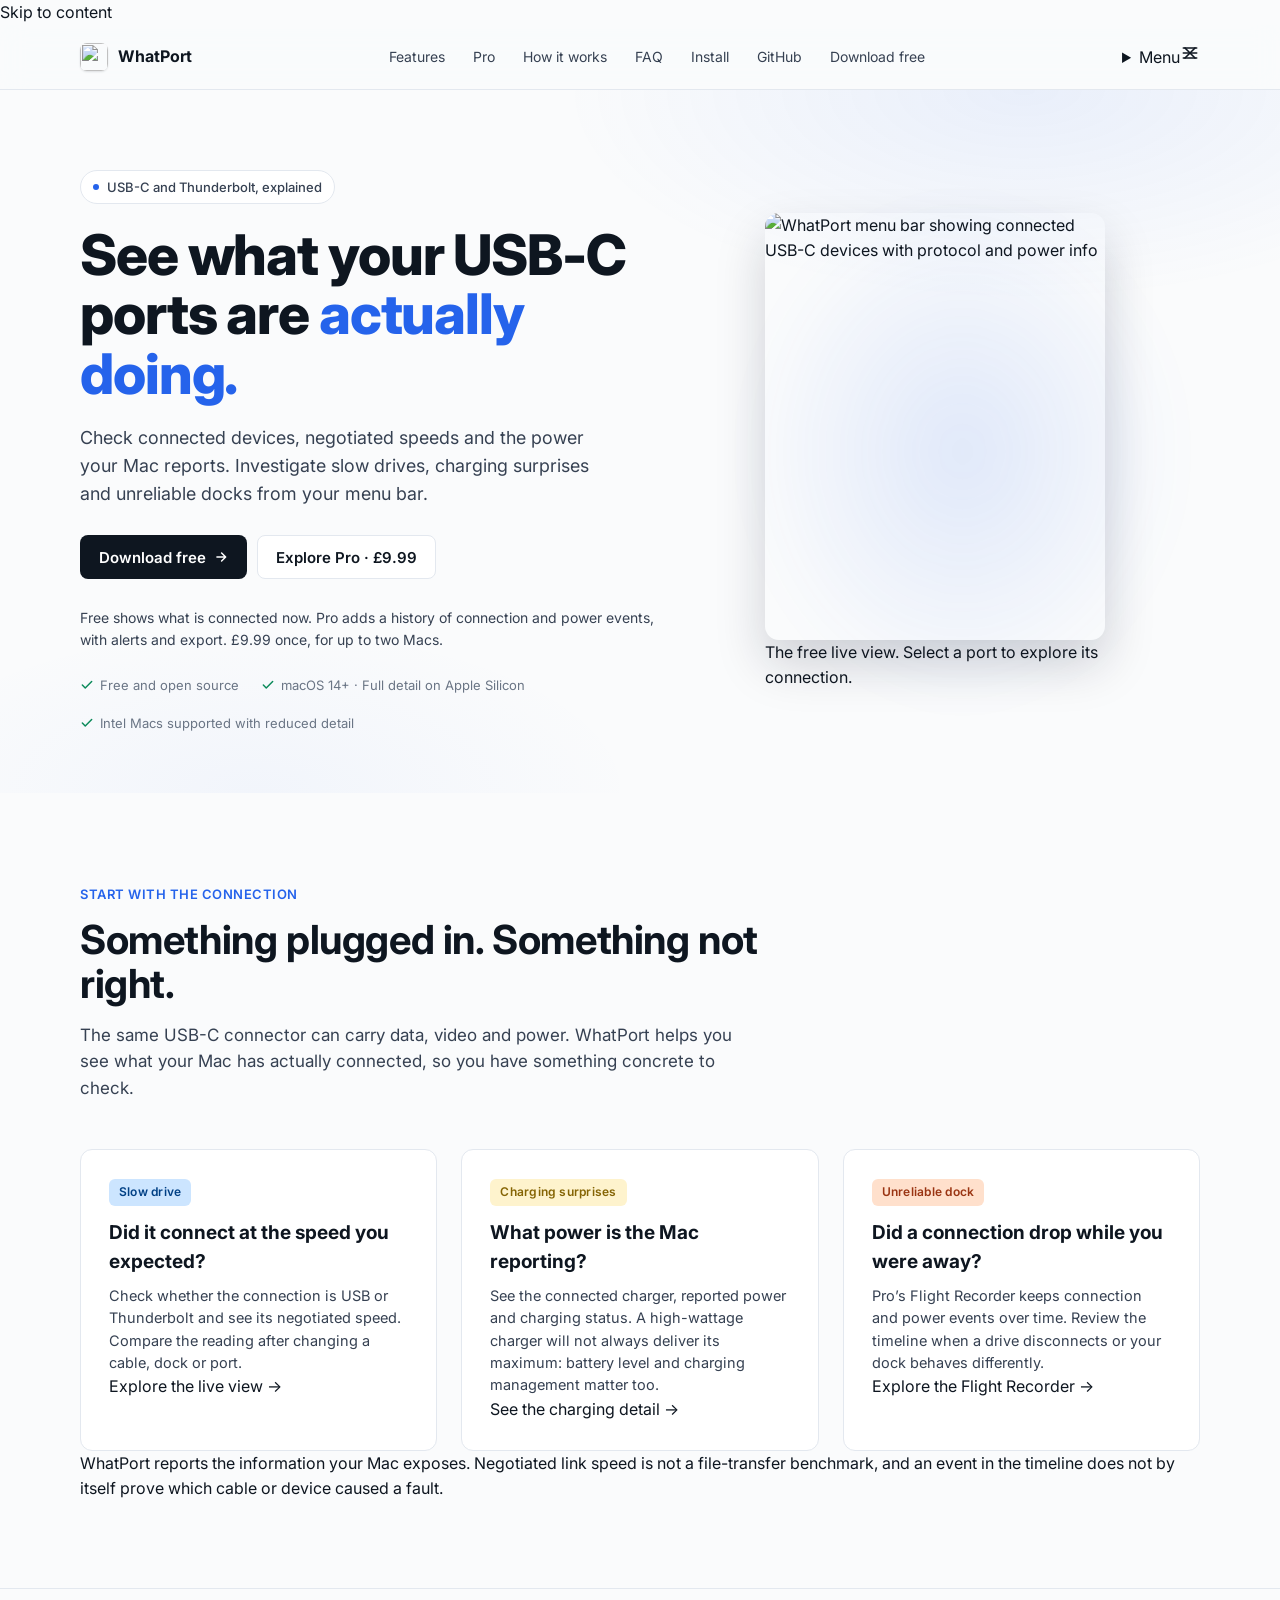
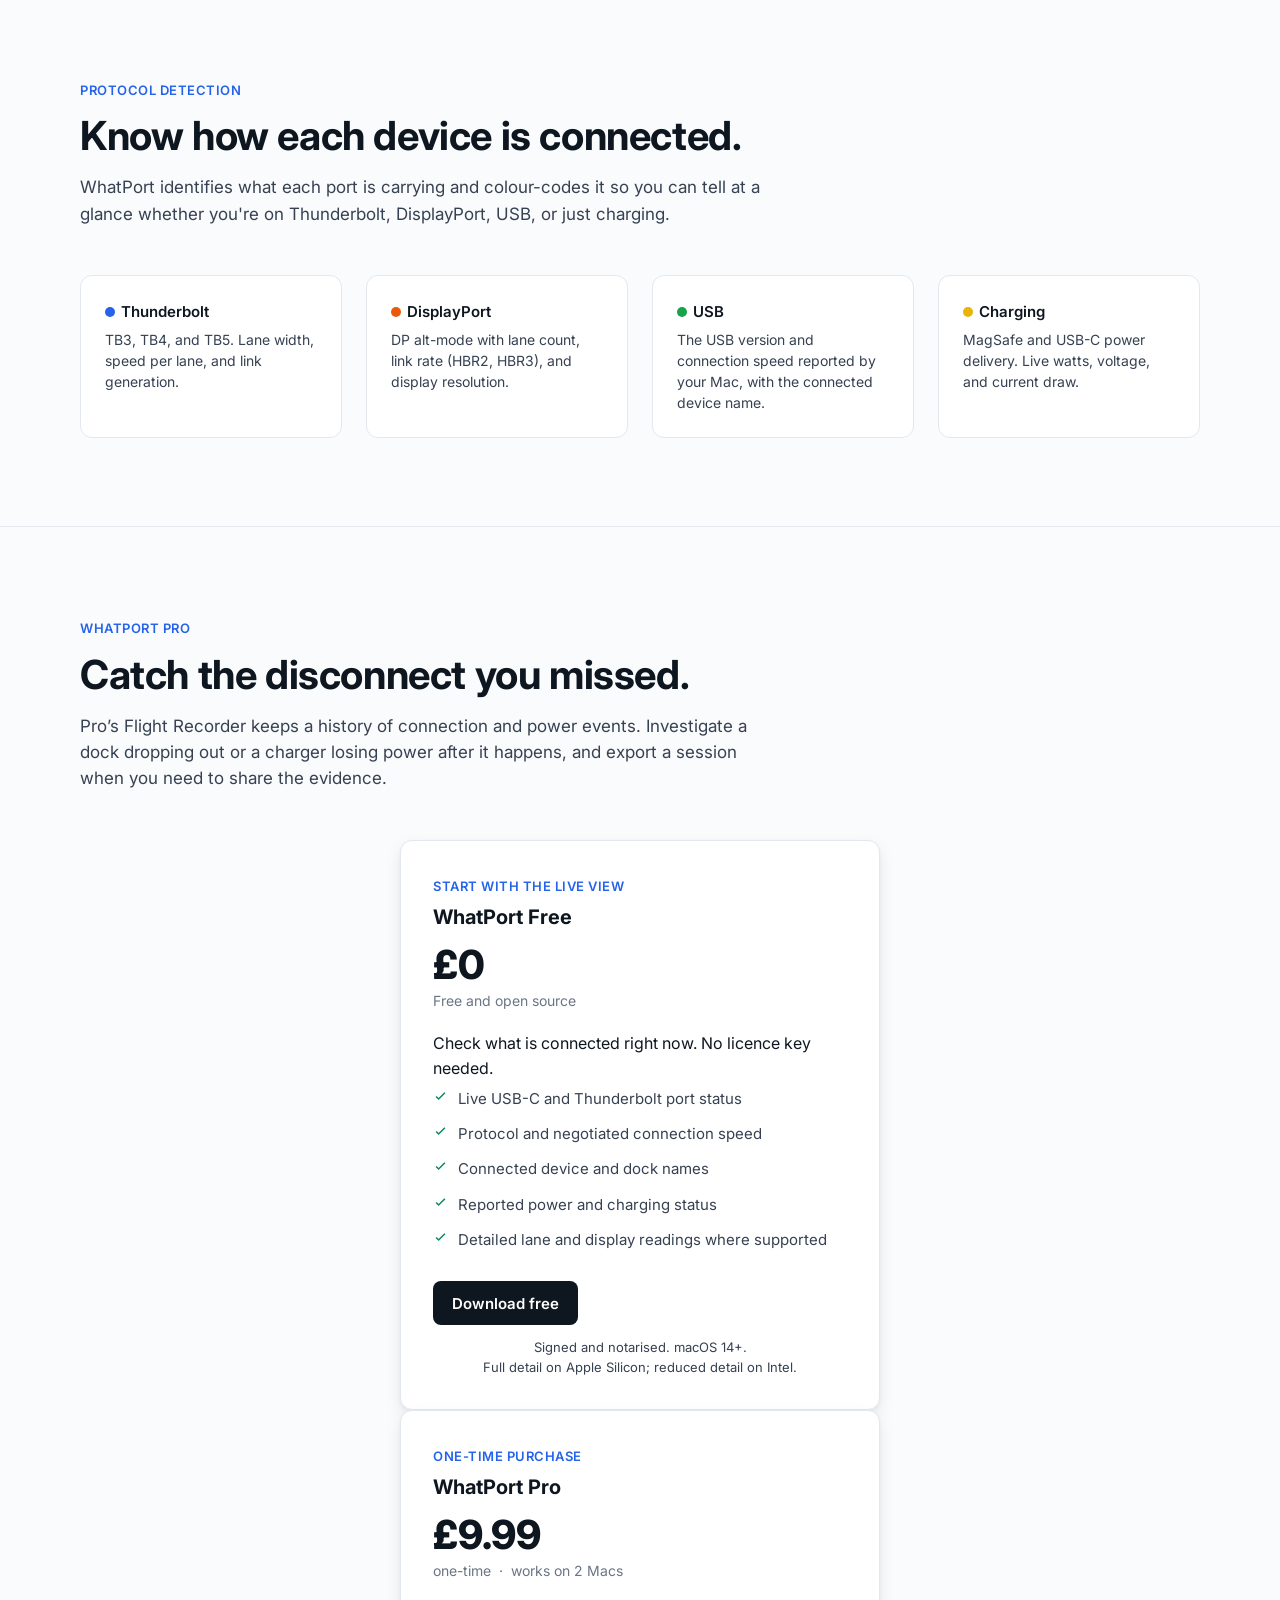
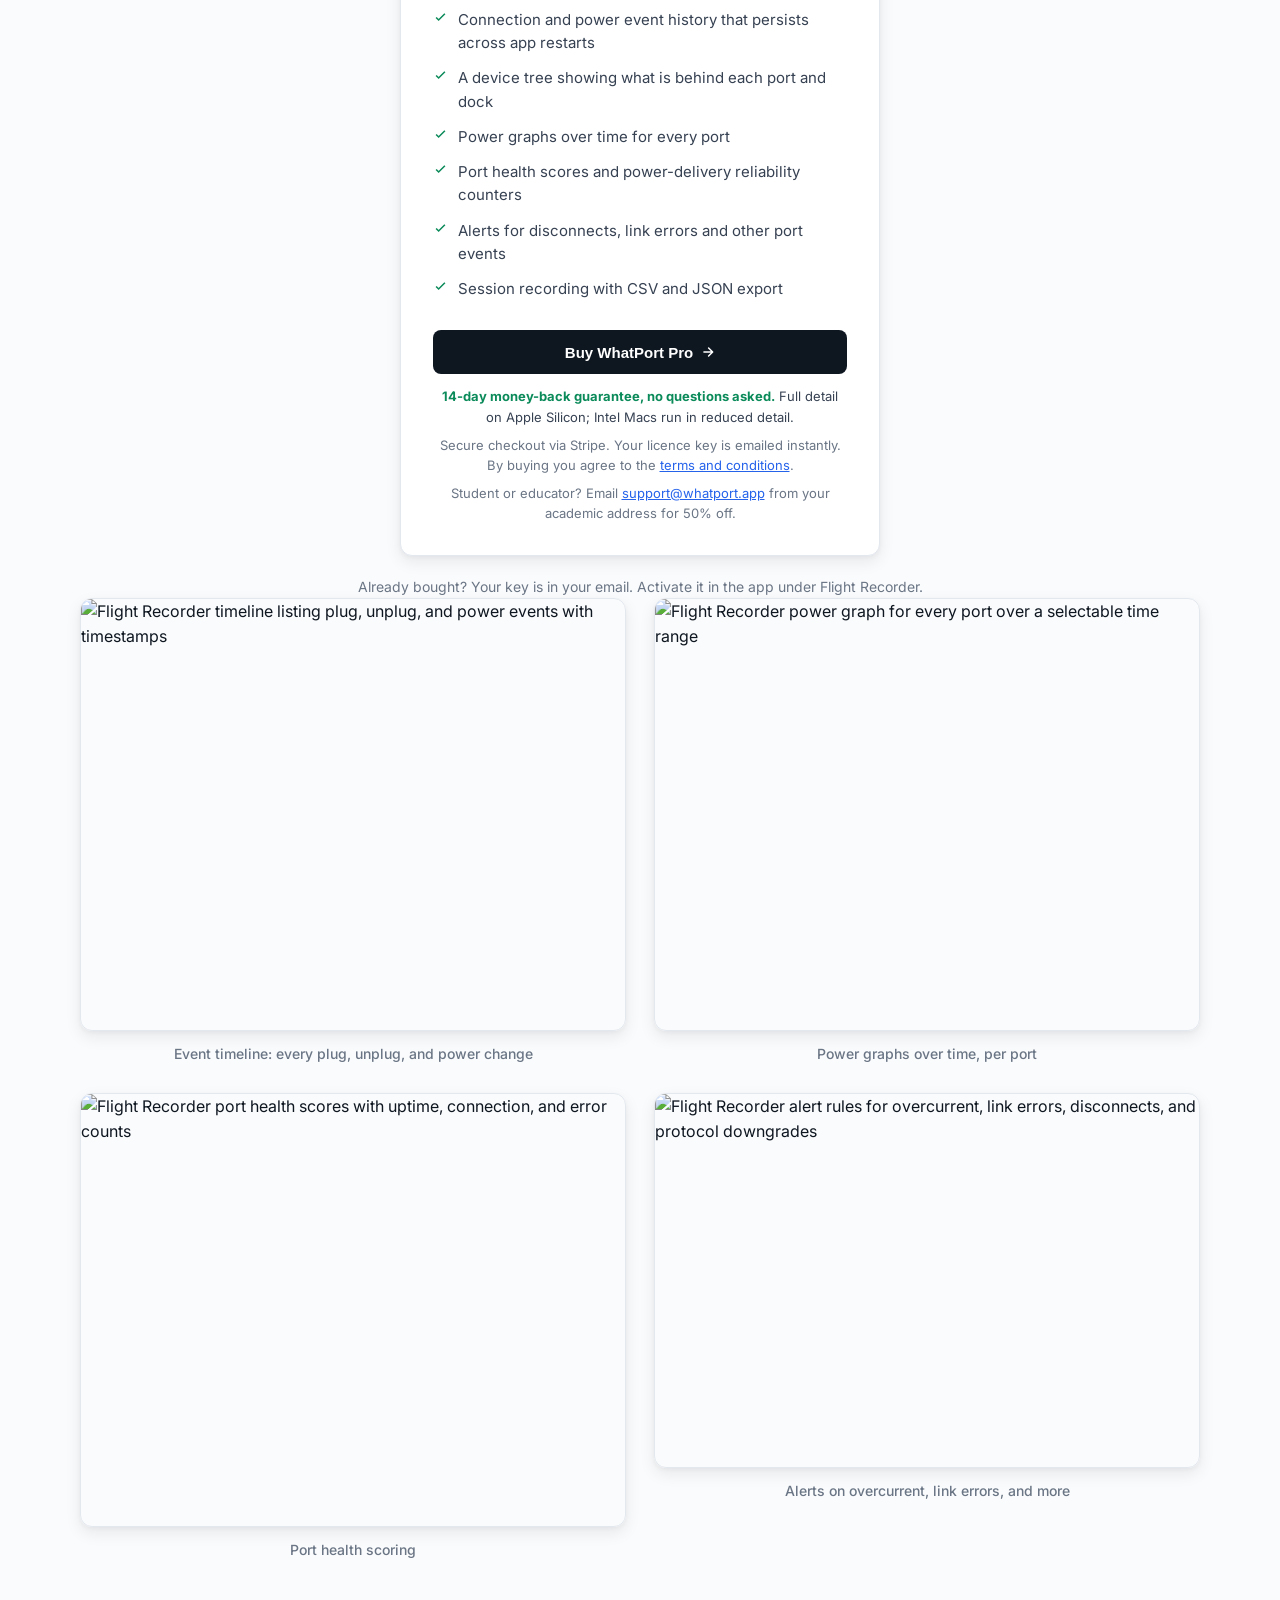
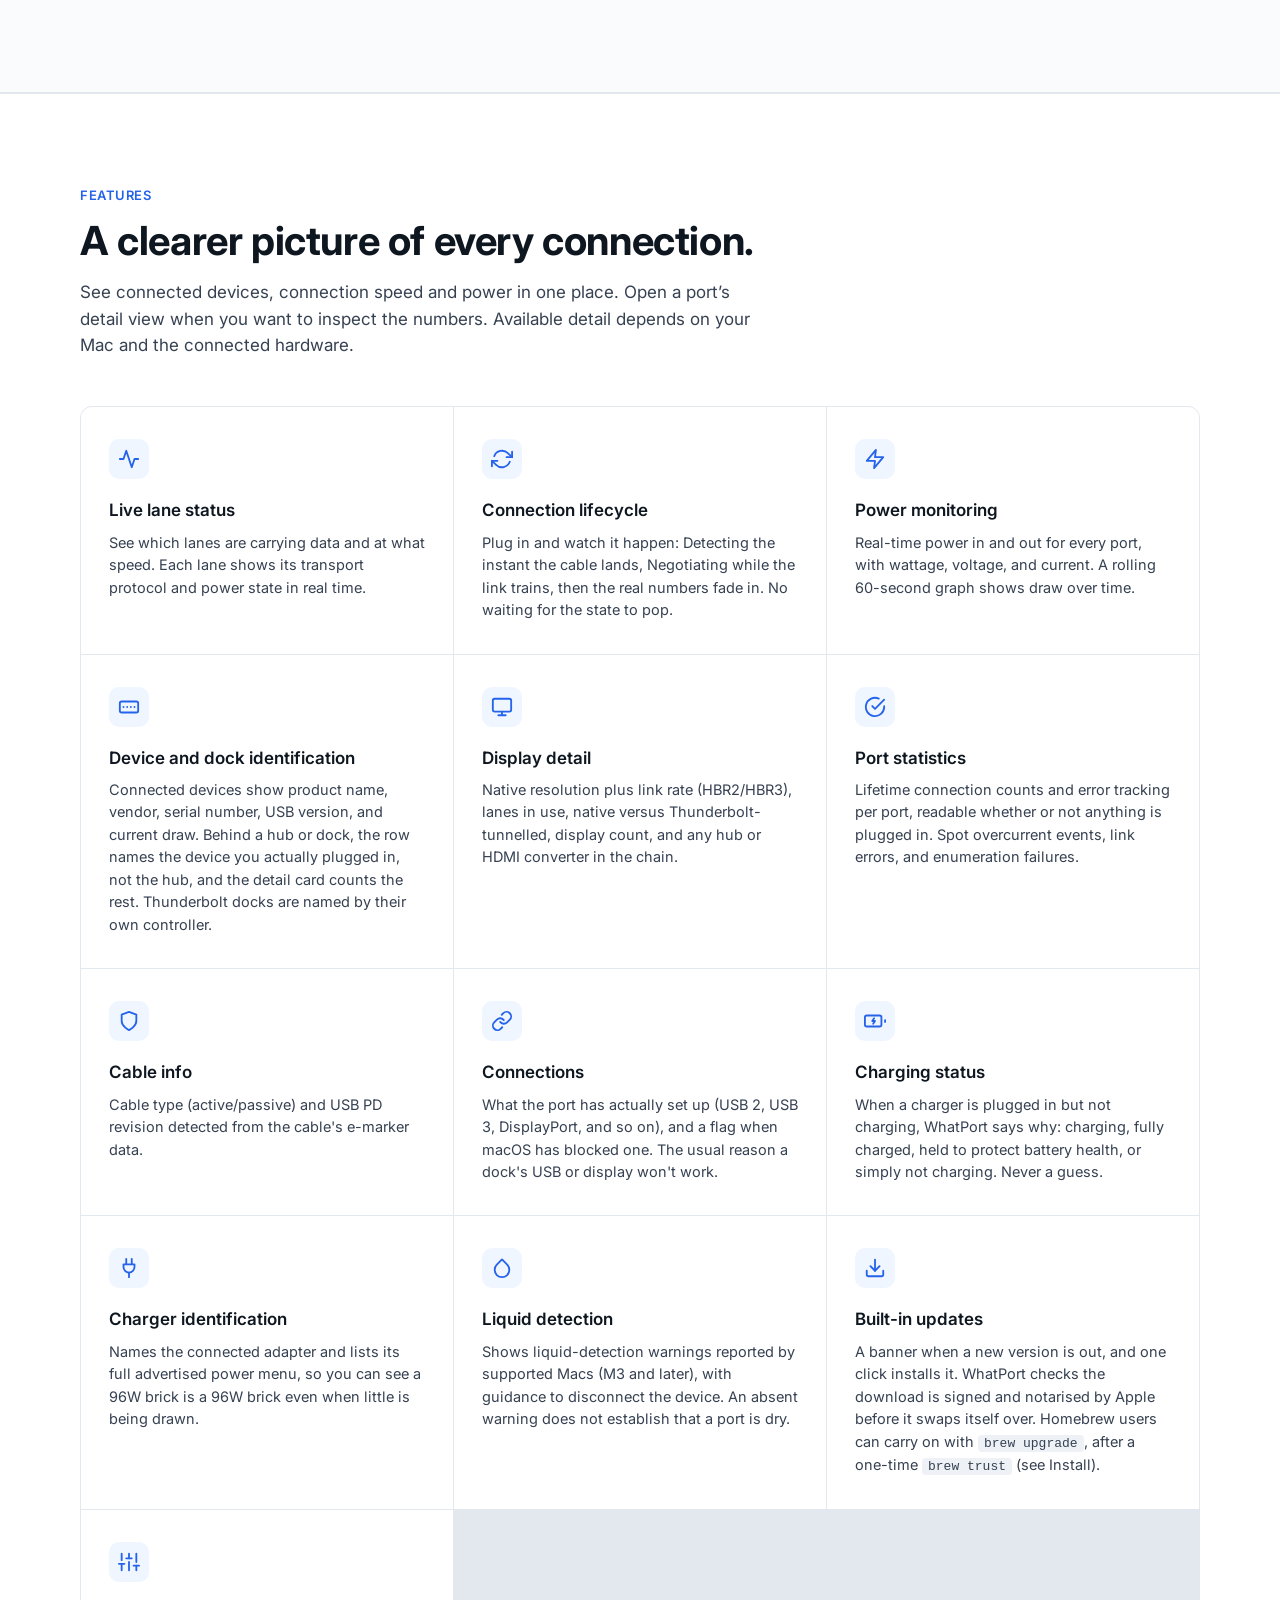
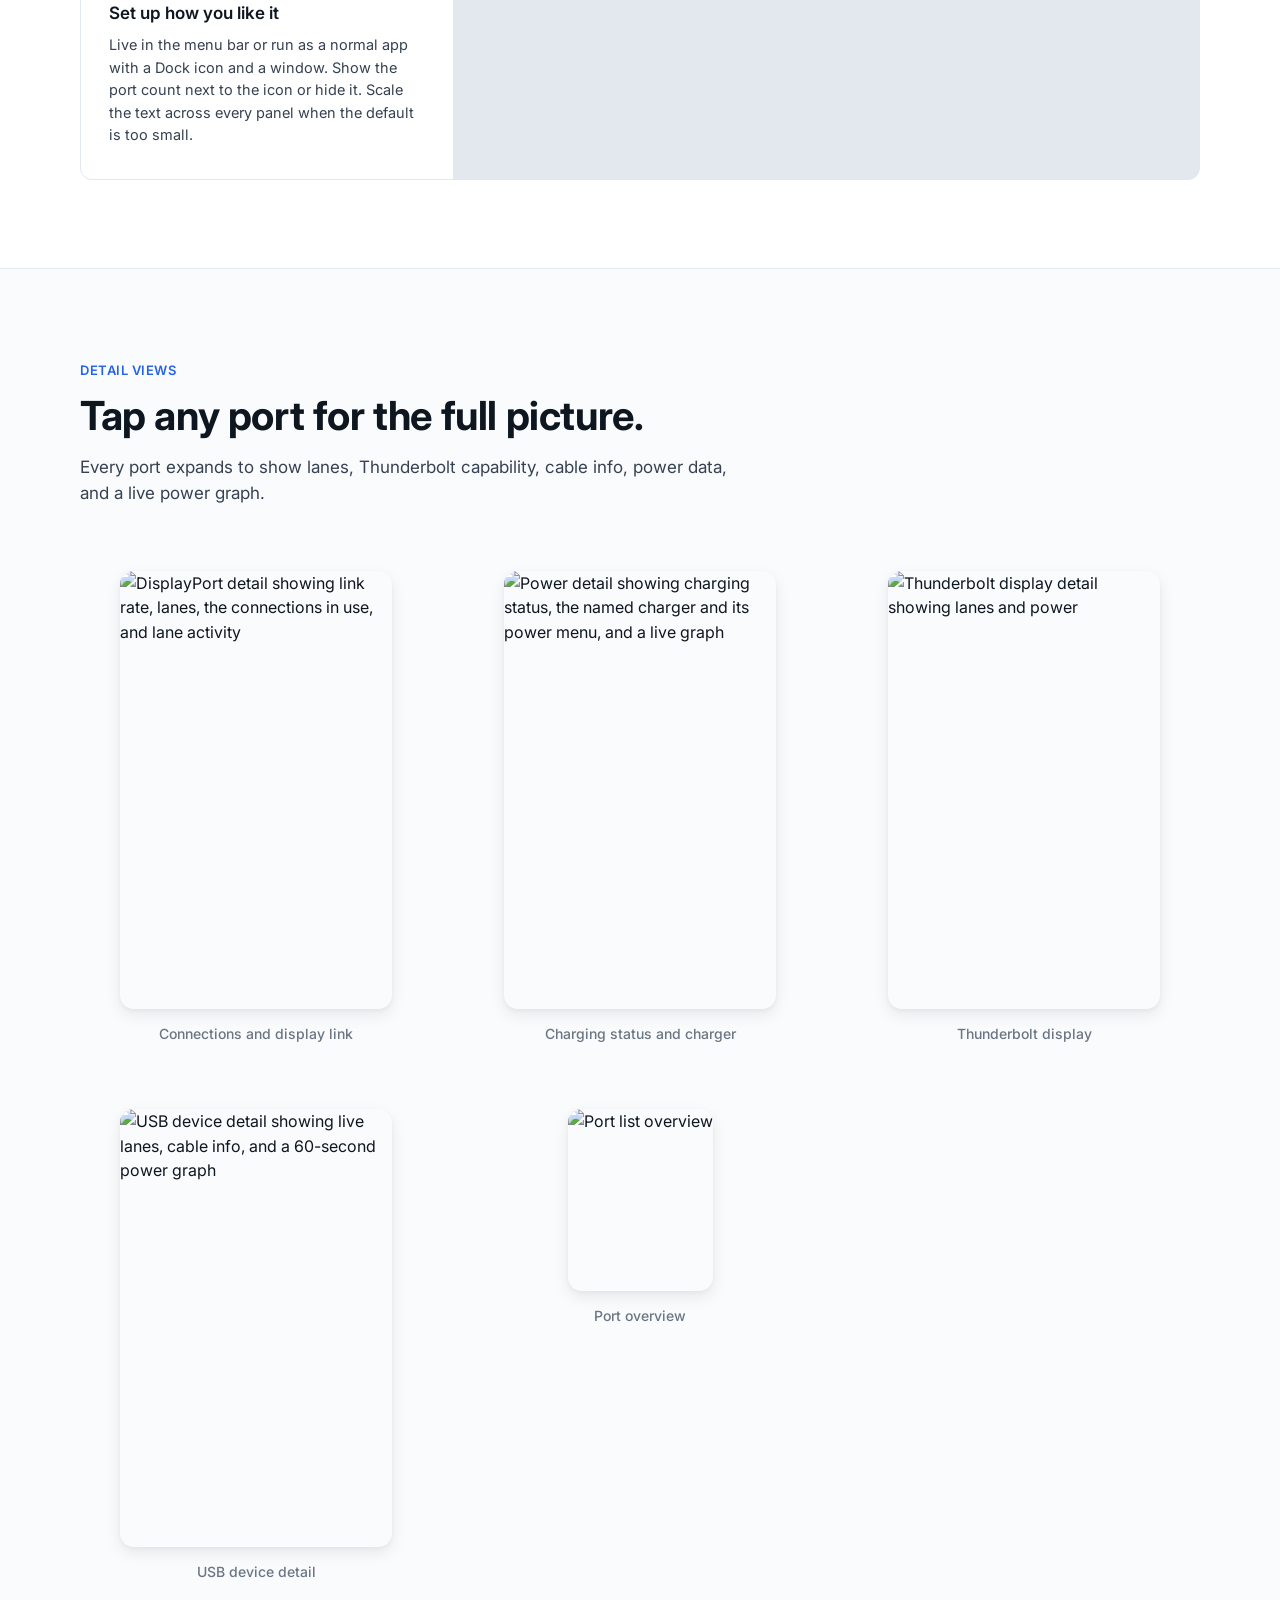
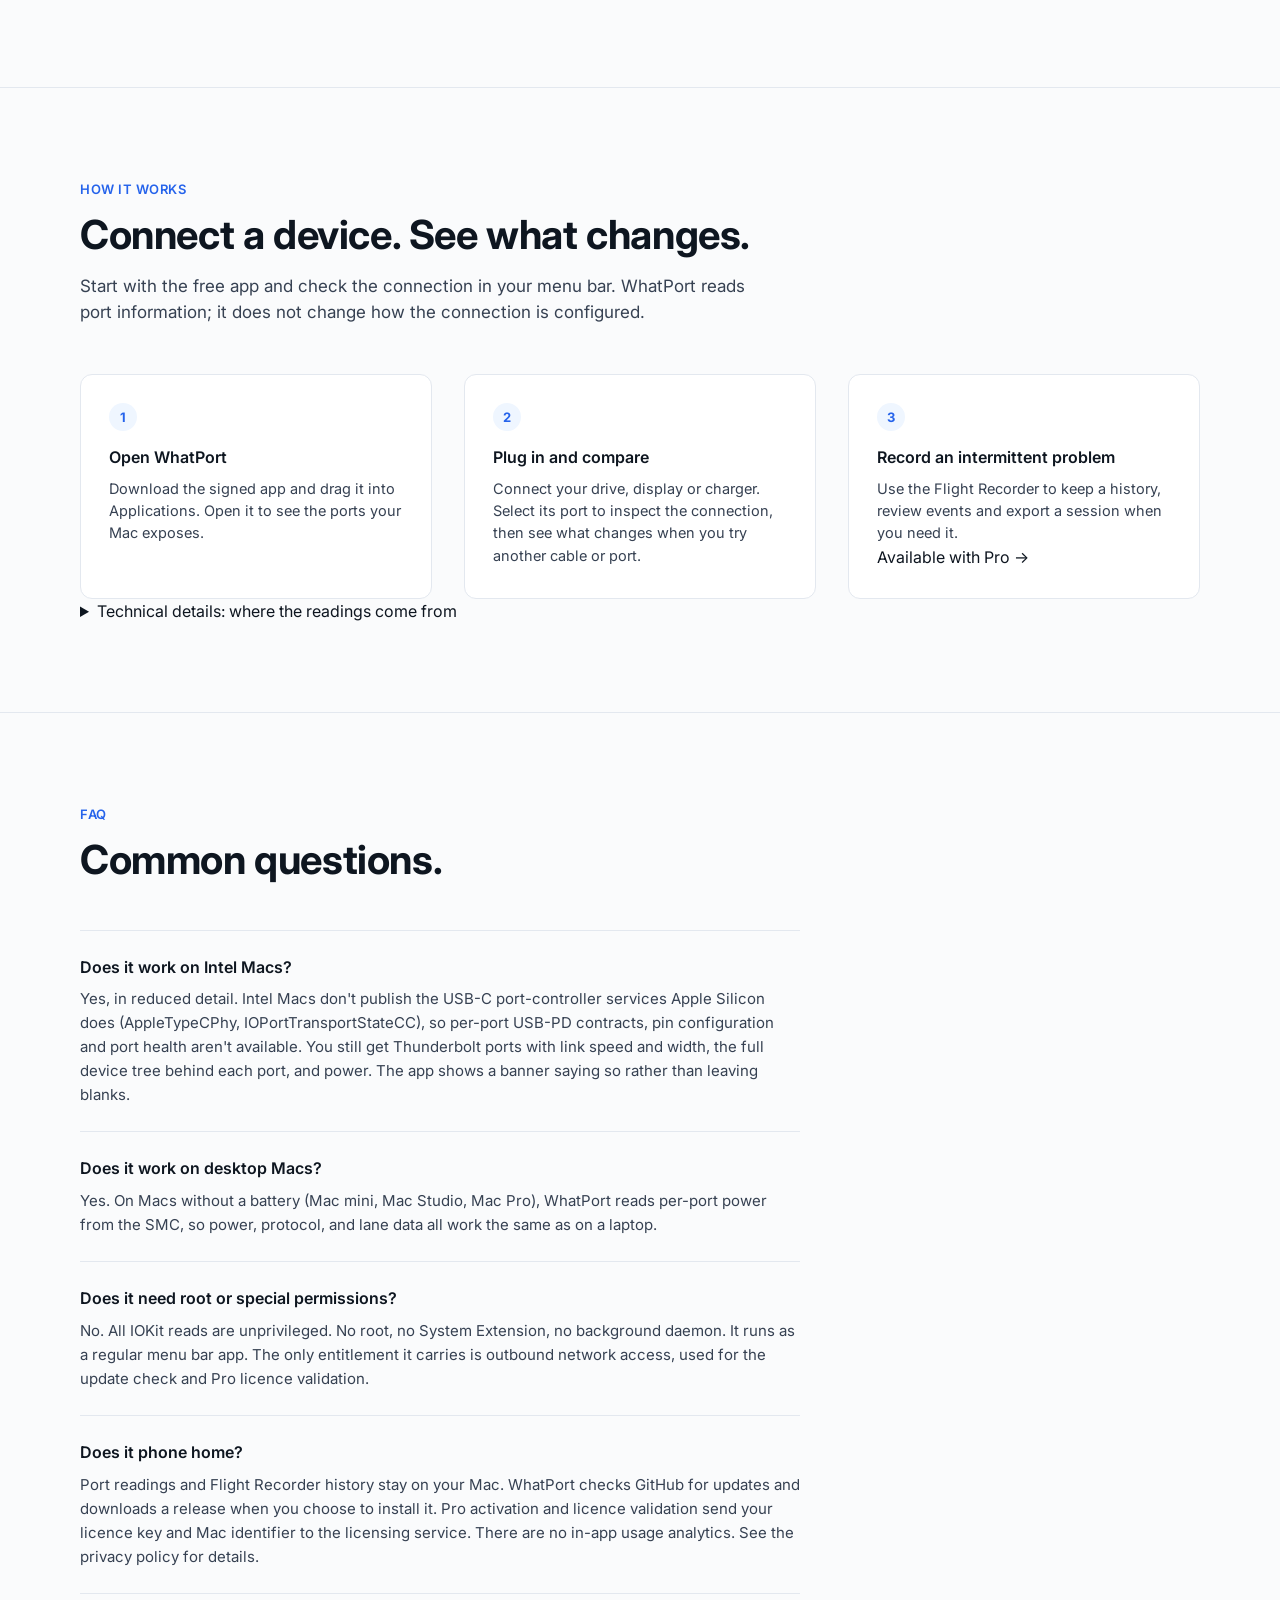
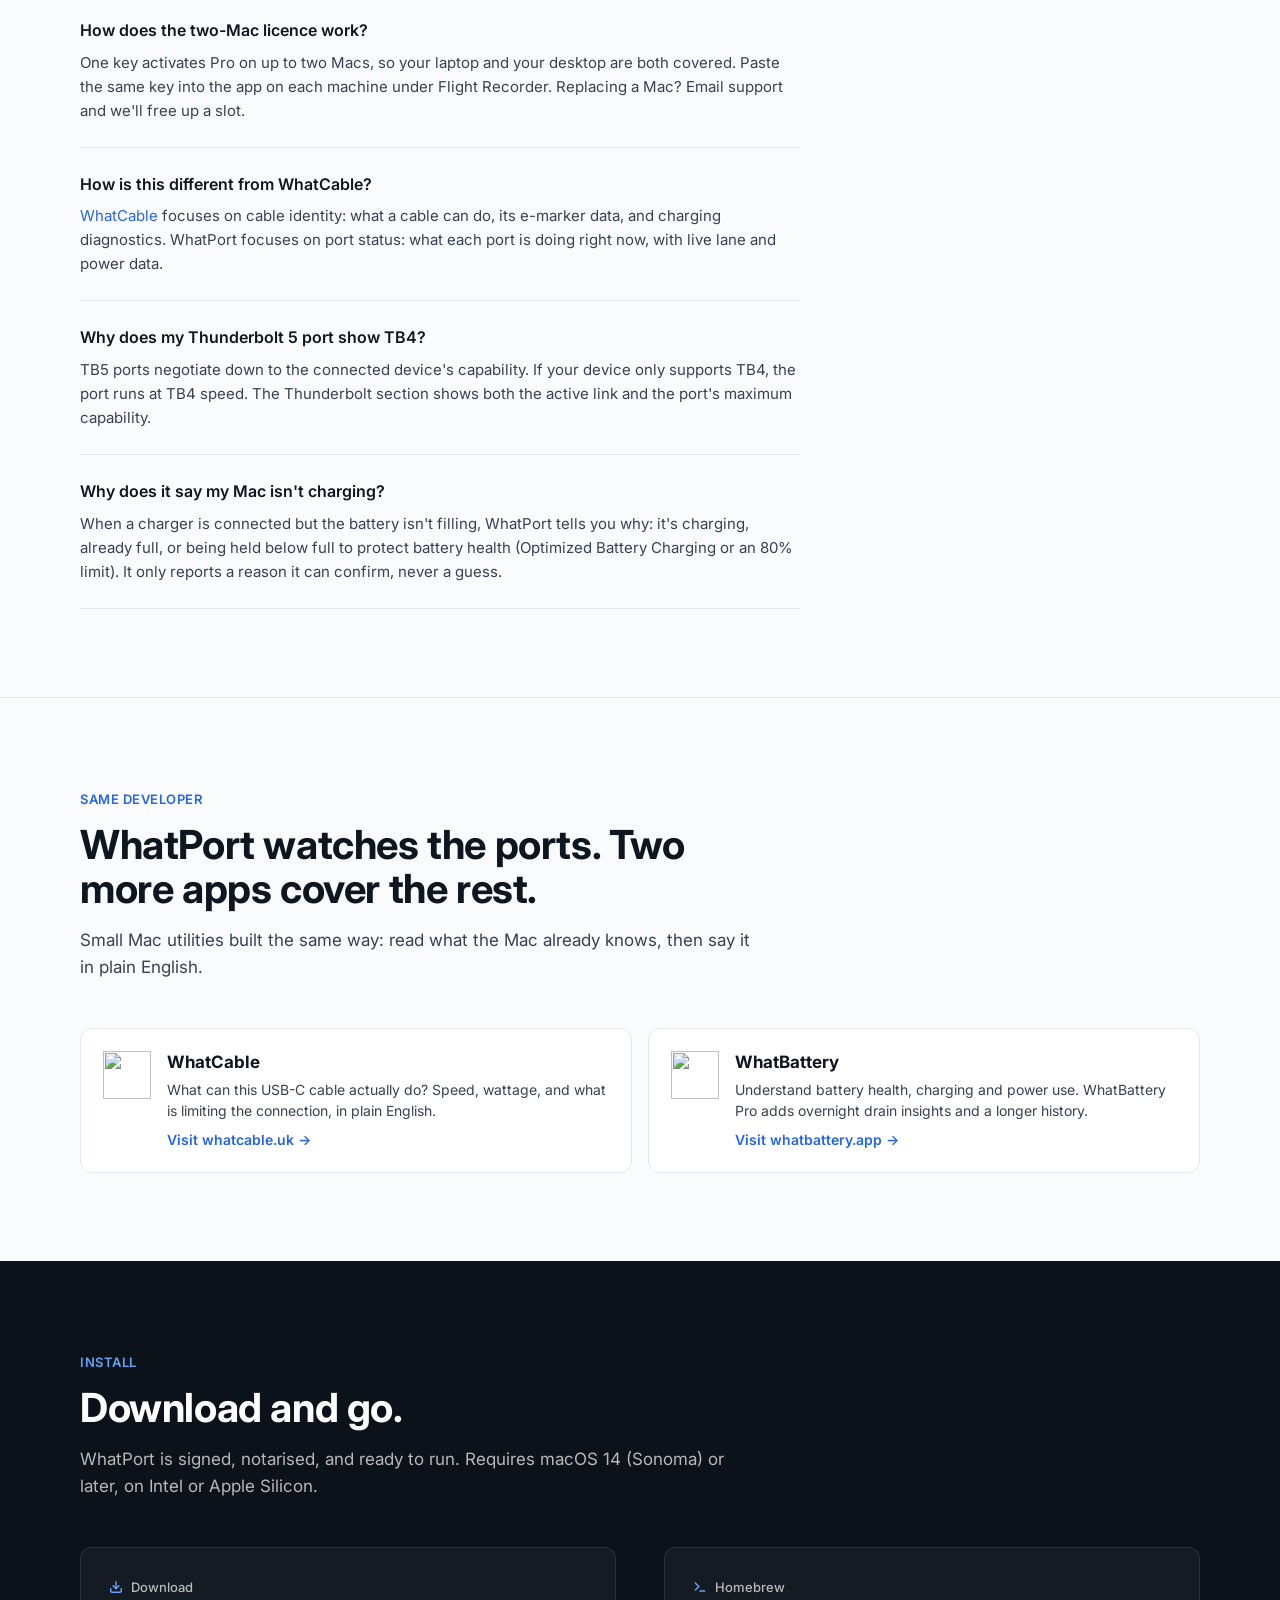
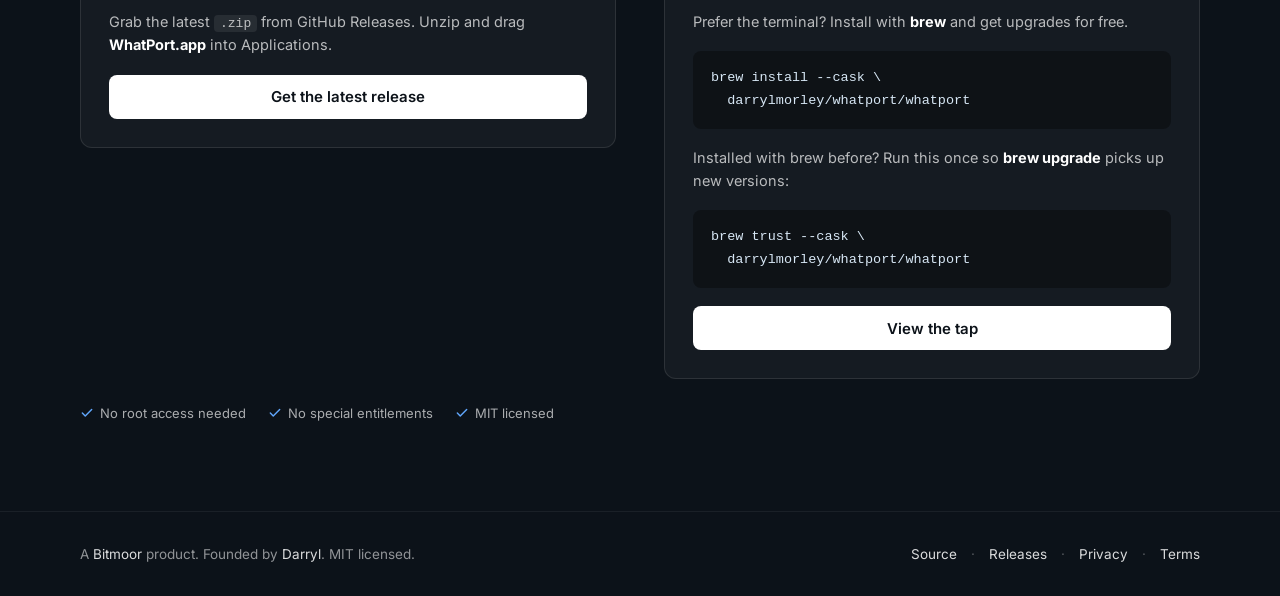
==== commit fad222b5: "Mirror from private (257675c)" ====
--- a/docs/index.html
+++ b/docs/index.html
@@ -92,7 +92,7 @@
       "description": "Check connected devices, connection speed and power on your Mac for free. WhatPort Pro adds connection history, alerts and export for £9.99 once.",
       "url": "https://www.whatport.app/",
       "downloadUrl": "https://github.com/darrylmorley/whatport/releases/latest/download/WhatPort.zip",
-      "softwareVersion": "1.10.0",
+      "softwareVersion": "1.11.0",
       "author": {
         "@id": "https://www.whatport.app/#creator"
       },
@@ -1256,7 +1256,7 @@
               <svg width="22" height="22" viewBox="0 0 24 24" fill="none" stroke="currentColor" stroke-width="2" stroke-linecap="round" stroke-linejoin="round"><path d="M21 15v4a2 2 0 0 1-2 2H5a2 2 0 0 1-2-2v-4"/><polyline points="7 10 12 15 17 10"/><line x1="12" y1="15" x2="12" y2="3"/></svg>
             </div>
             <h3>Built-in updates</h3>
-            <p>A banner when a new version is out, and one click installs it. WhatPort checks the download is signed and notarised by Apple before it swaps itself over. Homebrew users can carry on with <code>brew upgrade</code>.</p>
+            <p>A banner when a new version is out, and one click installs it. WhatPort checks the download is signed and notarised by Apple before it swaps itself over. Homebrew users can carry on with <code>brew upgrade</code>, after a one-time <code>brew trust</code> (see Install).</p>
           </article>
 
           <article class="feature">
@@ -1448,6 +1448,11 @@
               Prefer the terminal? Install with <strong style="color: #fff;">brew</strong> and get upgrades for free.
             </p>
 <pre>brew install --cask \
+  darrylmorley/whatport/whatport</pre>
+            <p>
+              Installed with brew before? Run this once so <strong style="color: #fff;">brew upgrade</strong> picks up new versions:
+            </p>
+<pre>brew trust --cask \
   darrylmorley/whatport/whatport</pre>
             <a class="button primary" href="https://github.com/darrylmorley/homebrew-whatport">
               View the tap
